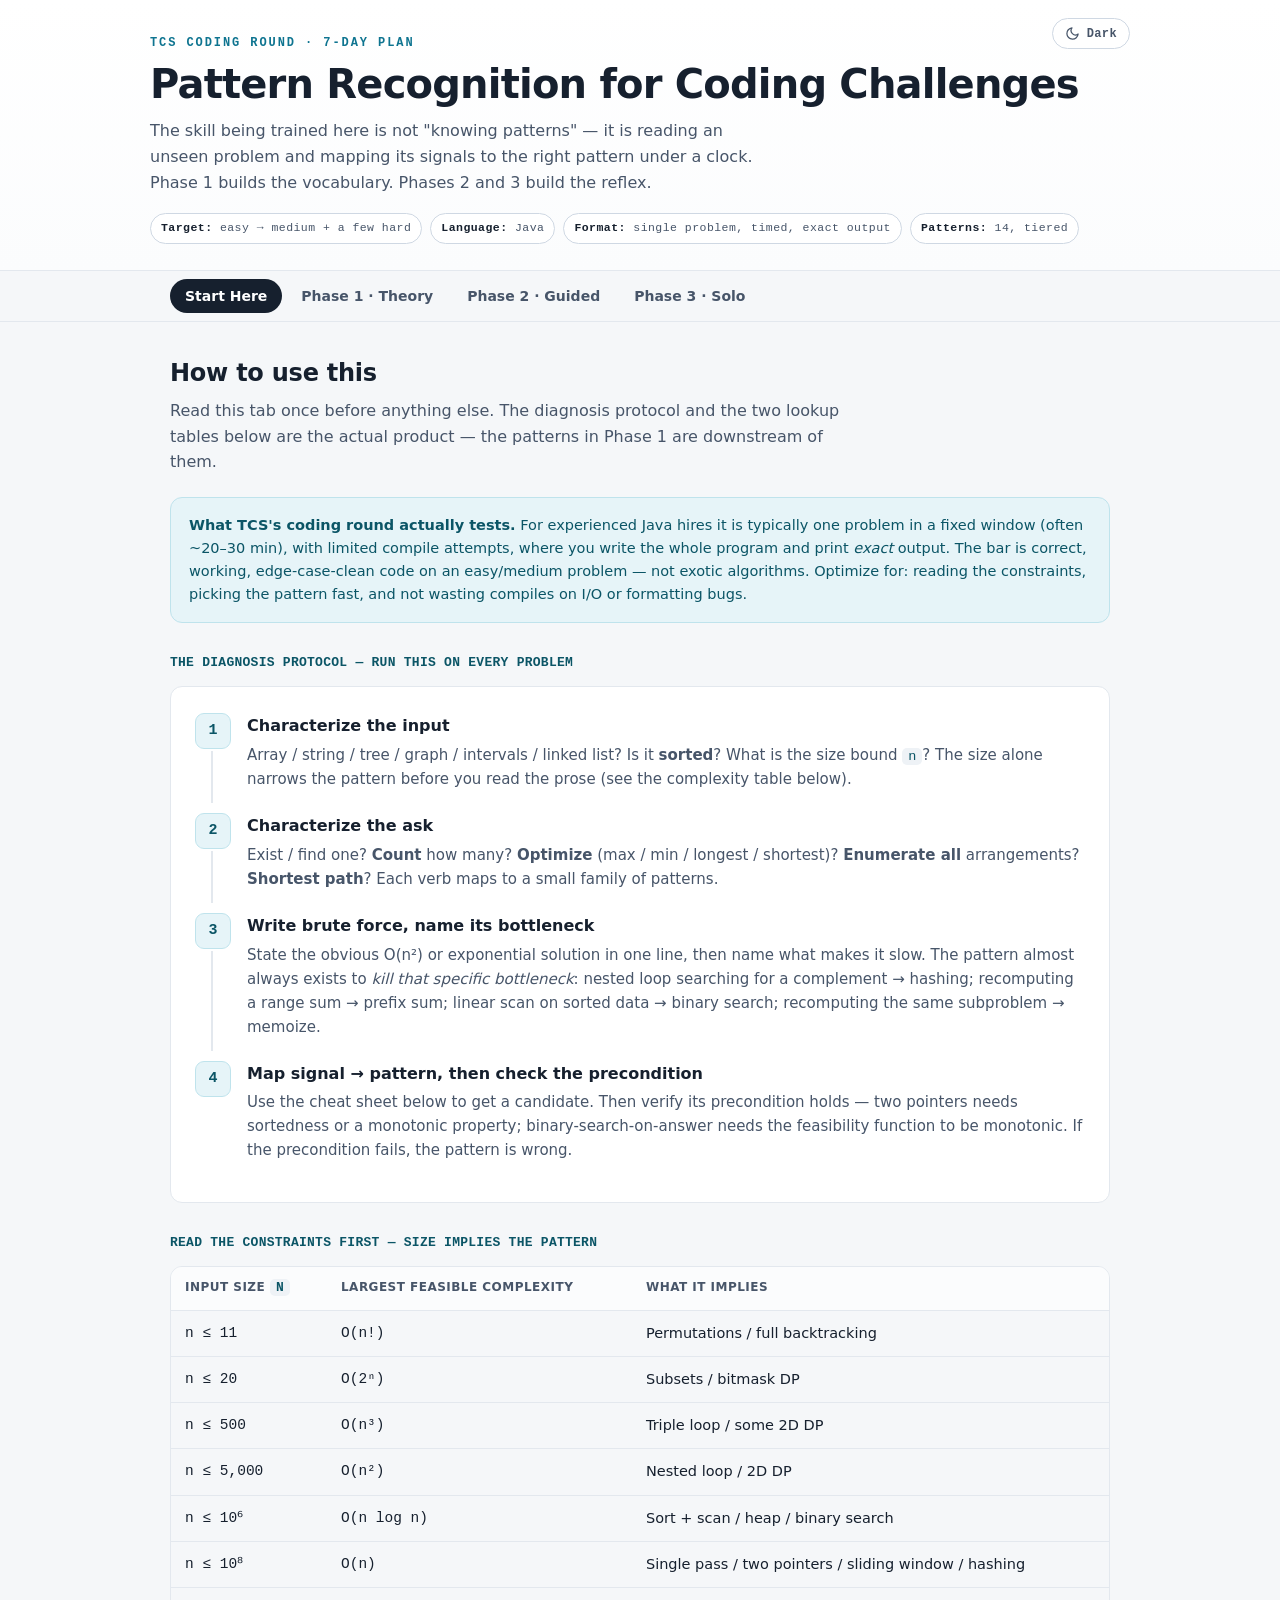
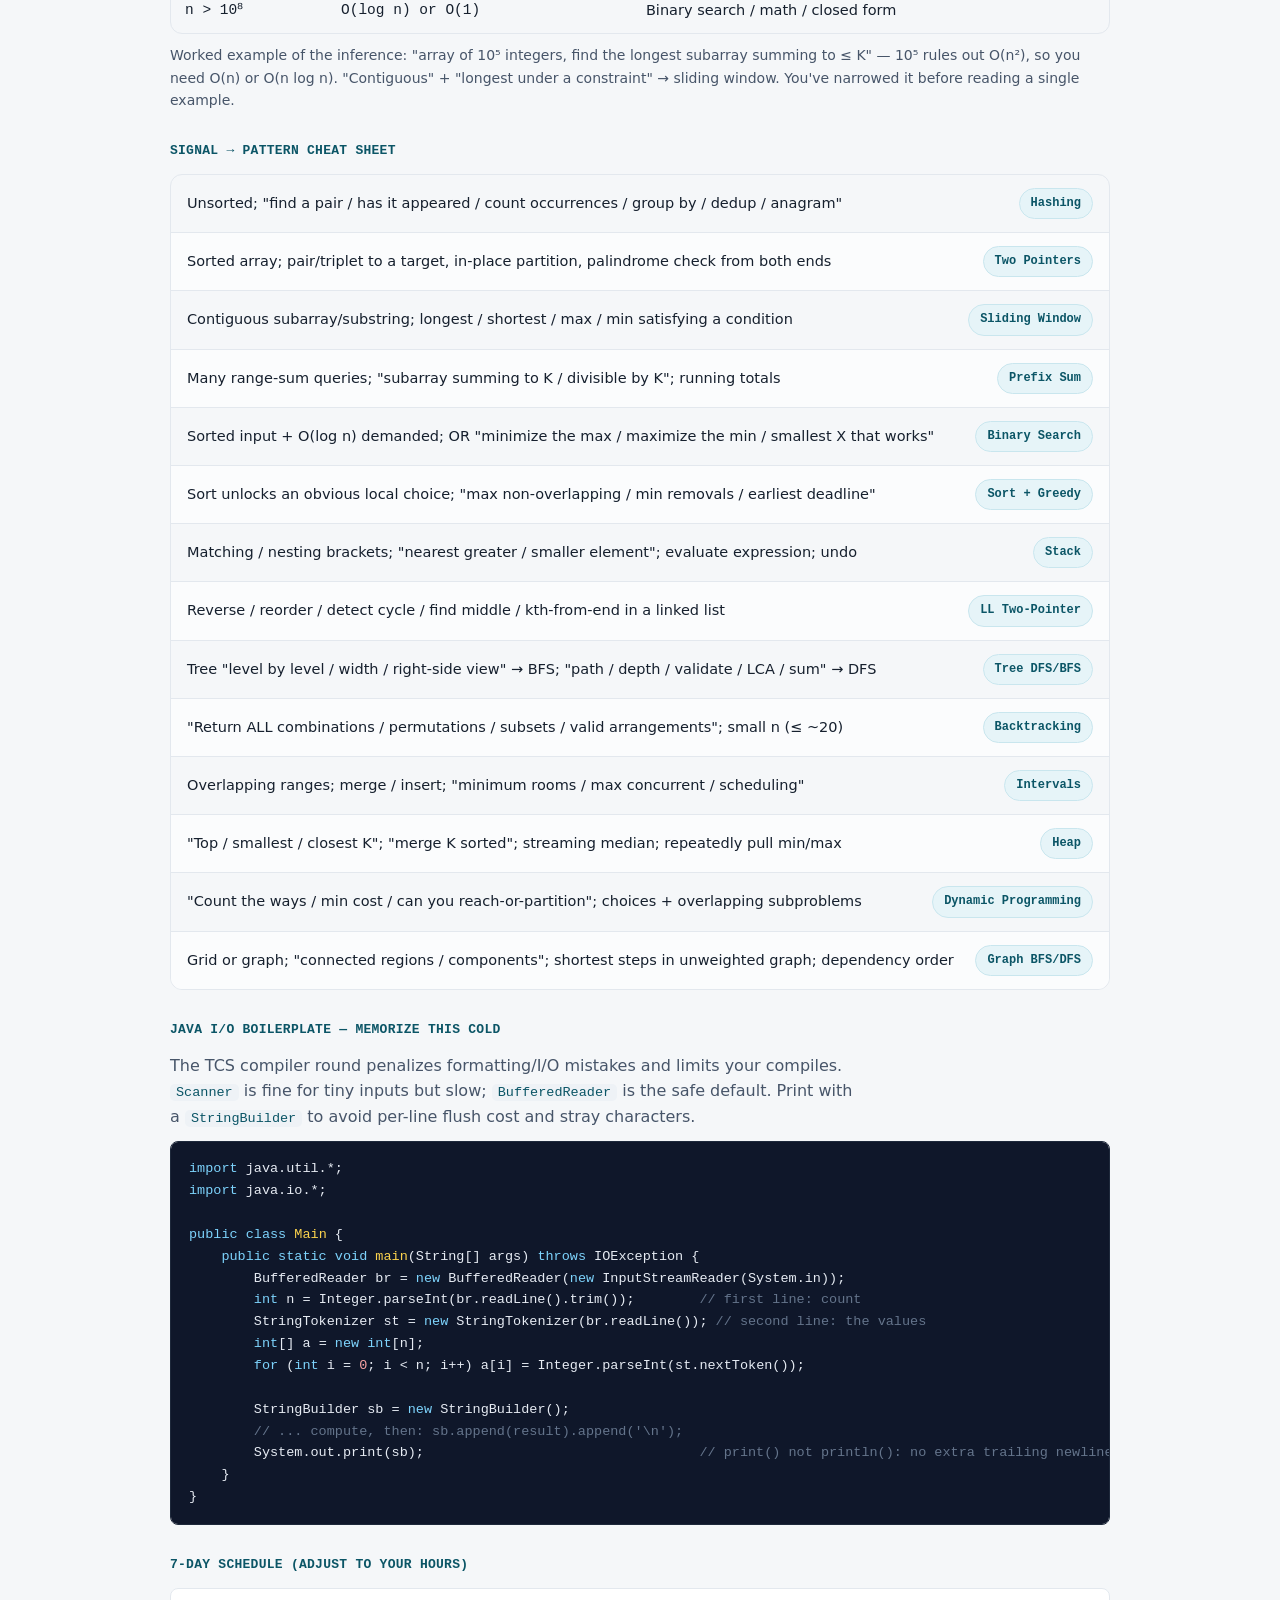
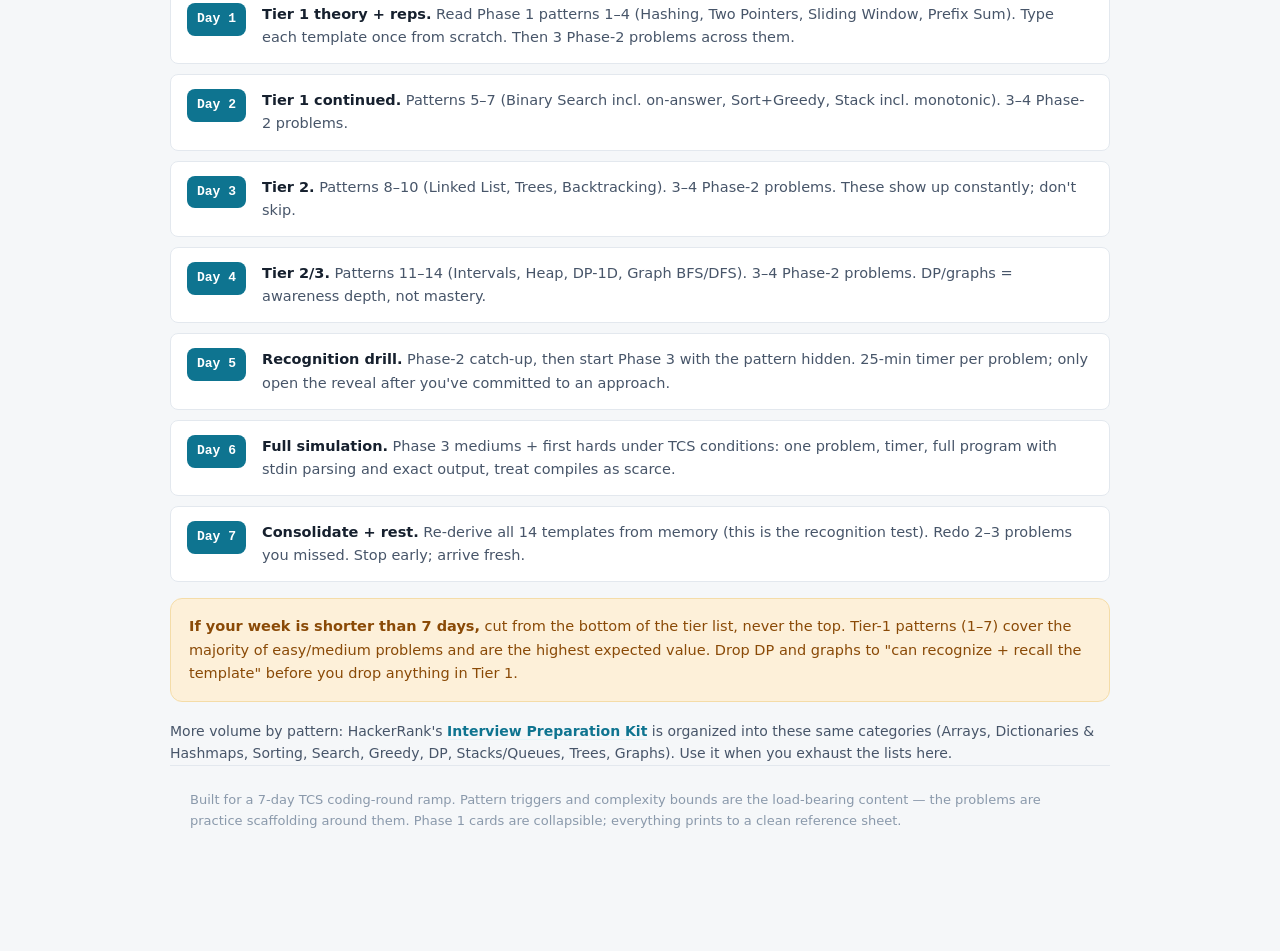
==== index.html @ 44c77632 "renaming to index" ====
<!doctype html>
<html lang="en">
<head>
<meta charset="utf-8">
<meta name="viewport" content="width=device-width, initial-scale=1">
<title>DSA Pattern Recognition — TCS Coding Round Prep</title>
<style>
  :root{
    --bg:#f5f7f9; --surface:#ffffff; --surface-2:#fbfcfd;
    --ink:#16202e; --ink-soft:#475569; --ink-faint:#8a99ab;
    --line:#e3e8ee; --line-strong:#cfd8e3;
    --accent:#0e7490; --accent-ink:#0b5566; --accent-wash:#e6f4f8;
    --p1:#0e7490; --p1-wash:#e6f4f8;
    --p2:#5b3fc4; --p2-wash:#efeaff;
    --p3:#bd4b1b; --p3-wash:#fdeee4;
    --easy:#15803d; --easy-wash:#e4f6ea;
    --med:#b45309; --med-wash:#fdf0d9;
    --hard:#be123c; --hard-wash:#fde7ec;
    --code-bg:#0f172a; --code-ink:#e6ebf3; --code-dim:#7c8aa3;
    --code-key:#7dd3fc; --code-str:#86efac; --code-num:#fca5a5; --code-com:#64748b; --code-fn:#fcd34d;
    --accent-fill:#0e7490; --on-accent:#ffffff;
    --nav-bg:rgba(245,247,249,.92); --sel-bg:#16202e; --sel-ink:#ffffff;
    --code-inline-bg:#eef2f6; --info-border:#bfe3ec; --tag-border:#c9e6ee;
    --warn-border:#f4dca8; --warn-ink:#8a4a07; --pitfall-ink:#7f1d2e;
    color-scheme:light;
    --radius:12px; --radius-sm:8px;
    --mono:ui-monospace,"SF Mono","JetBrains Mono","Cascadia Code",Menlo,Consolas,monospace;
    --sans:ui-sans-serif,system-ui,-apple-system,"Segoe UI",Roboto,Helvetica,Arial,sans-serif;
  }

  :root[data-theme="dark"]{
    color-scheme:dark;
    --bg:#0d1219; --surface:#161d28; --surface-2:#1b2330;
    --ink:#e6ebf2; --ink-soft:#9fb0c2; --ink-faint:#6b7a8d;
    --line:#283344; --line-strong:#3a475c;
    --accent:#39c2dd; --accent-ink:#7fd6ea; --accent-wash:#0d2c35; --accent-fill:#0e7490; --on-accent:#ffffff;
    --easy:#5fd98a; --easy-wash:#0f2c1c;
    --med:#e0a445; --med-wash:#2f2614;
    --hard:#f06a86; --hard-wash:#34141c;
    --nav-bg:rgba(13,18,25,.9); --sel-bg:#e6ebf2; --sel-ink:#0d1219;
    --code-inline-bg:#1b2533; --info-border:#0f3a47; --tag-border:#10414f;
    --warn-border:#4a3a12; --warn-ink:#e0a445; --pitfall-ink:#f06a86;
  }
  @media (prefers-color-scheme:dark){
    :root:not([data-theme="light"]){
      color-scheme:dark;
      --bg:#0d1219; --surface:#161d28; --surface-2:#1b2330;
      --ink:#e6ebf2; --ink-soft:#9fb0c2; --ink-faint:#6b7a8d;
      --line:#283344; --line-strong:#3a475c;
      --accent:#39c2dd; --accent-ink:#7fd6ea; --accent-wash:#0d2c35; --accent-fill:#0e7490; --on-accent:#ffffff;
      --easy:#5fd98a; --easy-wash:#0f2c1c;
      --med:#e0a445; --med-wash:#2f2614;
      --hard:#f06a86; --hard-wash:#34141c;
      --nav-bg:rgba(13,18,25,.9); --sel-bg:#e6ebf2; --sel-ink:#0d1219;
      --code-inline-bg:#1b2533; --info-border:#0f3a47; --tag-border:#10414f;
      --warn-border:#4a3a12; --warn-ink:#e0a445; --pitfall-ink:#f06a86;
    }
  }

  *{box-sizing:border-box}
  html{scroll-behavior:smooth}
  body{
    margin:0; background:var(--bg); color:var(--ink);
    font-family:var(--sans); line-height:1.6; font-size:16px;
    -webkit-font-smoothing:antialiased;
  }
  .wrap{max-width:980px; margin:0 auto; padding:0 20px}

  /* Header */
  header.top{
    border-bottom:1px solid var(--line);
    background:linear-gradient(180deg,var(--surface), var(--surface-2));
  }
  .top-inner{padding:34px 0 26px; position:relative}
  .theme-toggle{
    position:absolute; top:18px; right:0;
    display:inline-flex; align-items:center; gap:7px;
    font-family:var(--mono); font-size:12px; font-weight:600; letter-spacing:.03em;
    color:var(--ink-soft); background:var(--surface); border:1px solid var(--line-strong);
    padding:7px 12px; border-radius:100px; cursor:pointer; transition:.15s; line-height:1;
  }
  .theme-toggle:hover{color:var(--ink); border-color:var(--accent)}
  .theme-toggle:focus-visible{outline:2px solid var(--accent); outline-offset:2px}
  .theme-toggle .tt-ic{display:inline-flex}
  .theme-toggle svg{display:block}
  .eyebrow{
    font-family:var(--mono); font-size:12px; letter-spacing:.16em;
    text-transform:uppercase; color:var(--accent); font-weight:600; margin:0 0 10px;
  }
  h1.title{
    font-size:clamp(28px,4.4vw,40px); line-height:1.08; margin:0 0 12px;
    font-weight:800; letter-spacing:-.02em;
  }
  .subtitle{color:var(--ink-soft); max-width:62ch; margin:0; font-size:16px}
  .meta-row{display:flex; flex-wrap:wrap; gap:8px; margin-top:18px}
  .chip{
    font-family:var(--mono); font-size:11.5px; letter-spacing:.04em;
    background:var(--surface); border:1px solid var(--line-strong); color:var(--ink-soft);
    padding:5px 10px; border-radius:100px;
  }
  .chip b{color:var(--ink); font-weight:600}

  /* Nav tabs */
  nav.tabs{position:sticky; top:0; z-index:30; background:var(--nav-bg); backdrop-filter:blur(8px); border-bottom:1px solid var(--line)}
  .tabs-inner{display:flex; gap:4px; overflow-x:auto; padding:8px 20px; max-width:980px; margin:0 auto}
  .tab-btn{
    appearance:none; border:1px solid transparent; background:transparent; cursor:pointer;
    font-family:var(--sans); font-size:14px; font-weight:600; color:var(--ink-soft);
    padding:8px 14px; border-radius:100px; white-space:nowrap; transition:.15s;
  }
  .tab-btn:hover{color:var(--ink); background:var(--surface)}
  .tab-btn[aria-selected="true"]{background:var(--sel-bg); color:var(--sel-ink)}
  .tab-btn:focus-visible{outline:2px solid var(--accent); outline-offset:2px}

  main{padding:32px 0 80px}
  .panel{display:none; animation:fade .25s ease}
  .panel.active{display:block}
  @keyframes fade{from{opacity:0;transform:translateY(4px)}to{opacity:1;transform:none}}
  @media (prefers-reduced-motion:reduce){.panel{animation:none} html{scroll-behavior:auto}}

  h2.sec{font-size:24px; letter-spacing:-.01em; margin:0 0 6px; font-weight:800}
  .sec-sub{color:var(--ink-soft); margin:0 0 22px; max-width:68ch}
  h3.block{font-size:16px; font-family:var(--mono); letter-spacing:.02em; color:var(--accent-ink); margin:30px 0 12px; text-transform:uppercase; font-weight:600; font-size:13px}

  .card{background:var(--surface); border:1px solid var(--line); border-radius:var(--radius); padding:22px 24px; margin:0 0 16px}
  .card.tight{padding:16px 18px}

  /* Diagnosis protocol steps */
  ol.protocol{list-style:none; counter-reset:step; margin:0; padding:0}
  ol.protocol > li{counter-increment:step; position:relative; padding:0 0 18px 52px; margin:0}
  ol.protocol > li::before{
    content:counter(step); position:absolute; left:0; top:0;
    width:34px; height:34px; border-radius:9px; background:var(--accent-wash); color:var(--accent-ink);
    font-family:var(--mono); font-weight:700; font-size:15px; display:grid; place-items:center; border:1px solid var(--info-border);
  }
  ol.protocol > li:not(:last-child)::after{content:""; position:absolute; left:16px; top:38px; bottom:6px; width:2px; background:var(--line)}
  ol.protocol h4{margin:4px 0 4px; font-size:16px}
  ol.protocol p{margin:0; color:var(--ink-soft); font-size:15px}

  /* Tables */
  .table-scroll{overflow-x:auto; border:1px solid var(--line); border-radius:var(--radius)}
  table{border-collapse:collapse; width:100%; font-size:14.5px; min-width:540px}
  th,td{text-align:left; padding:11px 14px; border-bottom:1px solid var(--line); vertical-align:top}
  thead th{background:var(--surface-2); font-size:12px; text-transform:uppercase; letter-spacing:.04em; color:var(--ink-soft); font-weight:700}
  tbody tr:last-child td{border-bottom:none}
  td code, th code{font-family:var(--mono); font-size:13px; background:var(--code-inline-bg); padding:1px 6px; border-radius:5px; color:var(--accent-ink)}
  .num{font-family:var(--mono); white-space:nowrap}

  /* Signal -> pattern grid */
  .signal-grid{display:grid; grid-template-columns:1fr; gap:0; border:1px solid var(--line); border-radius:var(--radius); overflow:hidden}
  .signal-row{display:grid; grid-template-columns:1fr auto; gap:14px; align-items:center; padding:13px 16px; border-bottom:1px solid var(--line)}
  .signal-row:last-child{border-bottom:none}
  .signal-row:nth-child(even){background:var(--surface-2)}
  .signal-text{font-size:14.5px; color:var(--ink)}
  .pat-tag{font-family:var(--mono); font-size:12px; font-weight:600; background:var(--accent-wash); color:var(--accent-ink); padding:5px 11px; border-radius:100px; white-space:nowrap; border:1px solid var(--tag-border)}

  /* Code */
  pre{background:var(--code-bg); color:var(--code-ink); border-radius:var(--radius-sm); padding:16px 18px; overflow-x:auto; margin:12px 0; font-size:13.5px; line-height:1.62; border:1px solid #1e293b}
  pre code{font-family:var(--mono)}
  .k{color:var(--code-key)} .s{color:var(--code-str)} .n{color:var(--code-num)} .c{color:var(--code-com)} .f{color:var(--code-fn)}
  p code, li code{font-family:var(--mono); font-size:13.5px; background:var(--code-inline-bg); padding:1px 6px; border-radius:5px; color:var(--accent-ink)}

  /* Pattern cards (Phase 1) */
  details.pat{background:var(--surface); border:1px solid var(--line); border-radius:var(--radius); margin:0 0 12px; overflow:hidden}
  details.pat[open]{border-color:var(--line-strong); box-shadow:0 1px 3px rgba(16,32,46,.05)}
  details.pat > summary{
    list-style:none; cursor:pointer; padding:16px 20px; display:flex; align-items:center; gap:14px;
    font-weight:700; font-size:17px; user-select:none;
  }
  details.pat > summary::-webkit-details-marker{display:none}
  summary .idx{font-family:var(--mono); font-size:13px; color:var(--on-accent); background:var(--accent-fill); width:30px; height:30px; border-radius:8px; display:grid; place-items:center; flex:none; font-weight:700}
  summary .tier{margin-left:auto; font-family:var(--mono); font-size:11px; letter-spacing:.05em; padding:4px 9px; border-radius:100px; text-transform:uppercase; font-weight:600}
  .tier-1{background:var(--easy-wash); color:var(--easy)}
  .tier-2{background:var(--med-wash); color:var(--med)}
  .tier-3{background:var(--hard-wash); color:var(--hard)}
  summary .caret{flex:none; color:var(--ink-faint); transition:transform .2s}
  details.pat[open] summary .caret{transform:rotate(90deg)}
  .pat-body{padding:2px 20px 20px; border-top:1px solid var(--line)}
  .pat-body h5{margin:18px 0 6px; font-size:12px; text-transform:uppercase; letter-spacing:.06em; color:var(--accent-ink); font-family:var(--mono); font-weight:600}
  .pat-body h5:first-child{margin-top:14px}
  .trigger-list{margin:0; padding-left:18px}
  .trigger-list li{margin:4px 0; color:var(--ink)}
  .bigo{display:inline-flex; gap:16px; flex-wrap:wrap; font-family:var(--mono); font-size:13px; background:var(--surface-2); border:1px solid var(--line); border-radius:8px; padding:9px 14px; margin-top:4px}
  .bigo b{color:var(--accent-ink)}
  .pitfall{background:var(--hard-wash); border-left:3px solid var(--hard); border-radius:6px; padding:10px 14px; font-size:14px; margin-top:8px; color:var(--pitfall-ink)}

  /* Problem lists (Phase 2 / 3) */
  .pgroup{margin:0 0 26px}
  .pgroup-h{display:flex; align-items:center; gap:10px; margin:0 0 10px}
  .pgroup-h .pat-tag{font-size:13px}
  .pgroup-h .count{font-family:var(--mono); font-size:12px; color:var(--ink-faint)}
  .prob{background:var(--surface); border:1px solid var(--line); border-radius:var(--radius-sm); padding:14px 16px; margin:0 0 8px}
  .prob-top{display:flex; align-items:baseline; gap:10px; flex-wrap:wrap}
  .prob-name{font-weight:700; font-size:15.5px}
  .prob-name a{color:var(--ink); text-decoration:none; border-bottom:1.5px solid var(--accent-wash)}
  .prob-name a:hover{border-bottom-color:var(--accent)}
  .diff{font-family:var(--mono); font-size:10.5px; letter-spacing:.05em; padding:3px 8px; border-radius:100px; text-transform:uppercase; font-weight:700; flex:none}
  .d-easy{background:var(--easy-wash); color:var(--easy)} .d-med{background:var(--med-wash); color:var(--med)} .d-hard{background:var(--hard-wash); color:var(--hard)}
  .src{font-family:var(--mono); font-size:11px; color:var(--ink-faint); margin-left:auto}
  .hint{color:var(--ink-soft); font-size:14px; margin:8px 0 0}
  .hint b{color:var(--accent-ink); font-weight:600}
  details.reveal{margin-top:8px}
  details.reveal summary{cursor:pointer; font-family:var(--mono); font-size:12.5px; color:var(--accent); font-weight:600; list-style:none; display:inline-flex; align-items:center; gap:6px}
  details.reveal summary::-webkit-details-marker{display:none}
  details.reveal summary::before{content:"▸"; transition:.2s}
  details.reveal[open] summary::before{transform:rotate(90deg)}
  .reveal-body{margin-top:8px; padding:10px 14px; background:var(--surface-2); border:1px dashed var(--line-strong); border-radius:8px; font-size:14px; color:var(--ink-soft)}
  .reveal-body b{color:var(--ink)}

  .callout{border-radius:var(--radius); padding:16px 18px; margin:16px 0; font-size:14.5px; border:1px solid}
  .callout.info{background:var(--accent-wash); border-color:var(--info-border); color:var(--accent-ink)}
  .callout.warn{background:var(--med-wash); border-color:var(--warn-border); color:var(--warn-ink)}
  .callout p{margin:0}
  .callout p + p{margin-top:8px}

  .schedule{display:grid; gap:10px}
  .day{display:grid; grid-template-columns:auto 1fr; gap:16px; background:var(--surface); border:1px solid var(--line); border-radius:var(--radius-sm); padding:14px 16px}
  .day-tag{font-family:var(--mono); font-weight:700; font-size:13px; color:var(--on-accent); background:var(--accent-fill); padding:6px 10px; border-radius:8px; height:fit-content; white-space:nowrap}
  .day-body{font-size:14.5px}
  .day-body b{color:var(--ink)}
  .day-body span{color:var(--ink-soft)}

  footer{border-top:1px solid var(--line); padding:24px 0 40px; color:var(--ink-faint); font-size:13px}
  a.link{color:var(--accent); font-weight:600; text-decoration:none; border-bottom:1.5px solid var(--accent-wash)}
  a.link:hover{border-bottom-color:var(--accent)}
  .lead-num{font-family:var(--mono); color:var(--accent); font-weight:700}

  @media print{
    nav.tabs{display:none} .panel{display:block!important} pre{white-space:pre-wrap}
    body{background:#fff} .card,details.pat,.prob{break-inside:avoid}
  }
  @media (max-width:560px){
    .day{grid-template-columns:1fr} ol.protocol > li{padding-left:46px}
  }
</style>
</head>
<body>

<header class="top">
  <div class="wrap top-inner">
    <button id="themeToggle" class="theme-toggle" type="button" aria-label="Toggle dark mode" aria-pressed="false" onclick="toggleTheme()"><span class="tt-ic"></span><span class="tt-label">Dark</span></button>
    <p class="eyebrow">TCS Coding Round · 7-Day Plan</p>
    <h1 class="title">Pattern Recognition for Coding Challenges</h1>
    <p class="subtitle">The skill being trained here is not "knowing patterns" — it is reading an unseen problem and mapping its signals to the right pattern under a clock. Phase&nbsp;1 builds the vocabulary. Phases&nbsp;2 and&nbsp;3 build the reflex.</p>
    <div class="meta-row">
      <span class="chip"><b>Target:</b> easy → medium + a few hard</span>
      <span class="chip"><b>Language:</b> Java</span>
      <span class="chip"><b>Format:</b> single problem, timed, exact output</span>
      <span class="chip"><b>Patterns:</b> 14, tiered</span>
    </div>
  </div>
</header>

<nav class="tabs" aria-label="Sections">
  <div class="tabs-inner" role="tablist">
    <button class="tab-btn" role="tab" aria-selected="true" data-tab="start">Start Here</button>
    <button class="tab-btn" role="tab" aria-selected="false" data-tab="p1">Phase 1 · Theory</button>
    <button class="tab-btn" role="tab" aria-selected="false" data-tab="p2">Phase 2 · Guided</button>
    <button class="tab-btn" role="tab" aria-selected="false" data-tab="p3">Phase 3 · Solo</button>
  </div>
</nav>

<main>
<div class="wrap">

<!-- ============ START HERE ============ -->
<section class="panel active" id="tab-start" role="tabpanel">

  <h2 class="sec">How to use this</h2>
  <p class="sec-sub">Read this tab once before anything else. The diagnosis protocol and the two lookup tables below are the actual product — the patterns in Phase 1 are downstream of them.</p>

  <div class="callout info">
    <p><b>What TCS's coding round actually tests.</b> For experienced Java hires it is typically one problem in a fixed window (often ~20–30 min), with limited compile attempts, where you write the whole program and print <i>exact</i> output. The bar is correct, working, edge-case-clean code on an easy/medium problem — not exotic algorithms. Optimize for: reading the constraints, picking the pattern fast, and not wasting compiles on I/O or formatting bugs.</p>
  </div>

  <h3 class="block">The diagnosis protocol — run this on every problem</h3>
  <div class="card">
    <ol class="protocol">
      <li>
        <h4>Characterize the input</h4>
        <p>Array / string / tree / graph / intervals / linked list? Is it <b>sorted</b>? What is the size bound <code>n</code>? The size alone narrows the pattern before you read the prose (see the complexity table below).</p>
      </li>
      <li>
        <h4>Characterize the ask</h4>
        <p>Exist / find one? <b>Count</b> how many? <b>Optimize</b> (max / min / longest / shortest)? <b>Enumerate all</b> arrangements? <b>Shortest path</b>? Each verb maps to a small family of patterns.</p>
      </li>
      <li>
        <h4>Write brute force, name its bottleneck</h4>
        <p>State the obvious O(n²) or exponential solution in one line, then name what makes it slow. The pattern almost always exists to <i>kill that specific bottleneck</i>: nested loop searching for a complement → hashing; recomputing a range sum → prefix sum; linear scan on sorted data → binary search; recomputing the same subproblem → memoize.</p>
      </li>
      <li>
        <h4>Map signal → pattern, then check the precondition</h4>
        <p>Use the cheat sheet below to get a candidate. Then verify its precondition holds — two pointers needs sortedness or a monotonic property; binary-search-on-answer needs the feasibility function to be monotonic. If the precondition fails, the pattern is wrong.</p>
      </li>
    </ol>
  </div>

  <h3 class="block">Read the constraints first — size implies the pattern</h3>
  <div class="table-scroll">
    <table>
      <thead><tr><th>Input size <code>n</code></th><th>Largest feasible complexity</th><th>What it implies</th></tr></thead>
      <tbody>
        <tr><td class="num">n ≤ 11</td><td class="num">O(n!)</td><td>Permutations / full backtracking</td></tr>
        <tr><td class="num">n ≤ 20</td><td class="num">O(2ⁿ)</td><td>Subsets / bitmask DP</td></tr>
        <tr><td class="num">n ≤ 500</td><td class="num">O(n³)</td><td>Triple loop / some 2D DP</td></tr>
        <tr><td class="num">n ≤ 5,000</td><td class="num">O(n²)</td><td>Nested loop / 2D DP</td></tr>
        <tr><td class="num">n ≤ 10⁶</td><td class="num">O(n log n)</td><td>Sort + scan / heap / binary search</td></tr>
        <tr><td class="num">n ≤ 10⁸</td><td class="num">O(n)</td><td>Single pass / two pointers / sliding window / hashing</td></tr>
        <tr><td class="num">n &gt; 10⁸</td><td class="num">O(log n) or O(1)</td><td>Binary search / math / closed form</td></tr>
      </tbody>
    </table>
  </div>
  <p class="hint" style="margin-top:10px">Worked example of the inference: "array of 10⁵ integers, find the longest subarray summing to ≤ K" — 10⁵ rules out O(n²), so you need O(n) or O(n log n). "Contiguous" + "longest under a constraint" → sliding window. You've narrowed it before reading a single example.</p>

  <h3 class="block">Signal → pattern cheat sheet</h3>
  <div class="signal-grid">
    <div class="signal-row"><span class="signal-text">Unsorted; "find a pair / has it appeared / count occurrences / group by / dedup / anagram"</span><span class="pat-tag">Hashing</span></div>
    <div class="signal-row"><span class="signal-text">Sorted array; pair/triplet to a target, in-place partition, palindrome check from both ends</span><span class="pat-tag">Two Pointers</span></div>
    <div class="signal-row"><span class="signal-text">Contiguous subarray/substring; longest / shortest / max / min satisfying a condition</span><span class="pat-tag">Sliding Window</span></div>
    <div class="signal-row"><span class="signal-text">Many range-sum queries; "subarray summing to K / divisible by K"; running totals</span><span class="pat-tag">Prefix Sum</span></div>
    <div class="signal-row"><span class="signal-text">Sorted input + O(log n) demanded; OR "minimize the max / maximize the min / smallest X that works"</span><span class="pat-tag">Binary Search</span></div>
    <div class="signal-row"><span class="signal-text">Sort unlocks an obvious local choice; "max non-overlapping / min removals / earliest deadline"</span><span class="pat-tag">Sort + Greedy</span></div>
    <div class="signal-row"><span class="signal-text">Matching / nesting brackets; "nearest greater / smaller element"; evaluate expression; undo</span><span class="pat-tag">Stack</span></div>
    <div class="signal-row"><span class="signal-text">Reverse / reorder / detect cycle / find middle / kth-from-end in a linked list</span><span class="pat-tag">LL Two-Pointer</span></div>
    <div class="signal-row"><span class="signal-text">Tree "level by level / width / right-side view" → BFS; "path / depth / validate / LCA / sum" → DFS</span><span class="pat-tag">Tree DFS/BFS</span></div>
    <div class="signal-row"><span class="signal-text">"Return ALL combinations / permutations / subsets / valid arrangements"; small n (≤ ~20)</span><span class="pat-tag">Backtracking</span></div>
    <div class="signal-row"><span class="signal-text">Overlapping ranges; merge / insert; "minimum rooms / max concurrent / scheduling"</span><span class="pat-tag">Intervals</span></div>
    <div class="signal-row"><span class="signal-text">"Top / smallest / closest K"; "merge K sorted"; streaming median; repeatedly pull min/max</span><span class="pat-tag">Heap</span></div>
    <div class="signal-row"><span class="signal-text">"Count the ways / min cost / can you reach-or-partition"; choices + overlapping subproblems</span><span class="pat-tag">Dynamic Programming</span></div>
    <div class="signal-row"><span class="signal-text">Grid or graph; "connected regions / components"; shortest steps in unweighted graph; dependency order</span><span class="pat-tag">Graph BFS/DFS</span></div>
  </div>

  <h3 class="block">Java I/O boilerplate — memorize this cold</h3>
  <p class="sec-sub" style="margin-bottom:8px">The TCS compiler round penalizes formatting/I/O mistakes and limits your compiles. <code>Scanner</code> is fine for tiny inputs but slow; <code>BufferedReader</code> is the safe default. Print with a <code>StringBuilder</code> to avoid per-line flush cost and stray characters.</p>
  <pre><code><span class="k">import</span> java.util.*;
<span class="k">import</span> java.io.*;

<span class="k">public class</span> <span class="f">Main</span> {
    <span class="k">public static void</span> <span class="f">main</span>(String[] args) <span class="k">throws</span> IOException {
        BufferedReader br = <span class="k">new</span> BufferedReader(<span class="k">new</span> InputStreamReader(System.in));
        <span class="k">int</span> n = Integer.parseInt(br.readLine().trim());        <span class="c">// first line: count</span>
        StringTokenizer st = <span class="k">new</span> StringTokenizer(br.readLine()); <span class="c">// second line: the values</span>
        <span class="k">int</span>[] a = <span class="k">new</span> <span class="k">int</span>[n];
        <span class="k">for</span> (<span class="k">int</span> i = <span class="n">0</span>; i &lt; n; i++) a[i] = Integer.parseInt(st.nextToken());

        StringBuilder sb = <span class="k">new</span> StringBuilder();
        <span class="c">// ... compute, then: sb.append(result).append('\n');</span>
        System.out.print(sb);                                  <span class="c">// print() not println(): no extra trailing newline</span>
    }
}</code></pre>

  <h3 class="block">7-day schedule (adjust to your hours)</h3>
  <div class="schedule">
    <div class="day"><span class="day-tag">Day 1</span><div class="day-body"><b>Tier 1 theory + reps.</b> <span>Read Phase 1 patterns 1–4 (Hashing, Two Pointers, Sliding Window, Prefix Sum). Type each template once from scratch. Then 3 Phase-2 problems across them.</span></div></div>
    <div class="day"><span class="day-tag">Day 2</span><div class="day-body"><b>Tier 1 continued.</b> <span>Patterns 5–7 (Binary Search incl. on-answer, Sort+Greedy, Stack incl. monotonic). 3–4 Phase-2 problems.</span></div></div>
    <div class="day"><span class="day-tag">Day 3</span><div class="day-body"><b>Tier 2.</b> <span>Patterns 8–10 (Linked List, Trees, Backtracking). 3–4 Phase-2 problems. These show up constantly; don't skip.</span></div></div>
    <div class="day"><span class="day-tag">Day 4</span><div class="day-body"><b>Tier 2/3.</b> <span>Patterns 11–14 (Intervals, Heap, DP-1D, Graph BFS/DFS). 3–4 Phase-2 problems. DP/graphs = awareness depth, not mastery.</span></div></div>
    <div class="day"><span class="day-tag">Day 5</span><div class="day-body"><b>Recognition drill.</b> <span>Phase-2 catch-up, then start Phase 3 with the pattern hidden. 25-min timer per problem; only open the reveal after you've committed to an approach.</span></div></div>
    <div class="day"><span class="day-tag">Day 6</span><div class="day-body"><b>Full simulation.</b> <span>Phase 3 mediums + first hards under TCS conditions: one problem, timer, full program with stdin parsing and exact output, treat compiles as scarce.</span></div></div>
    <div class="day"><span class="day-tag">Day 7</span><div class="day-body"><b>Consolidate + rest.</b> <span>Re-derive all 14 templates from memory (this is the recognition test). Redo 2–3 problems you missed. Stop early; arrive fresh.</span></div></div>
  </div>

  <div class="callout warn">
    <p><b>If your week is shorter than 7 days,</b> cut from the bottom of the tier list, never the top. Tier-1 patterns (1–7) cover the majority of easy/medium problems and are the highest expected value. Drop DP and graphs to "can recognize + recall the template" before you drop anything in Tier 1.</p>
  </div>

  <p class="hint" style="margin-top:18px">More volume by pattern: HackerRank's <a class="link" href="https://www.hackerrank.com/interview/interview-preparation-kit" target="_blank" rel="noopener">Interview Preparation Kit</a> is organized into these same categories (Arrays, Dictionaries &amp; Hashmaps, Sorting, Search, Greedy, DP, Stacks/Queues, Trees, Graphs). Use it when you exhaust the lists here.</p>

</section>

<!-- ============ PHASE 1 ============ -->
<section class="panel" id="tab-p1" role="tabpanel">
  <h2 class="sec">Phase 1 — Theory &amp; templates</h2>
  <p class="sec-sub">Do <b>not</b> solve these. Read each card, then type the template out once from a blank file so your hands know it. Each card gives the recognition triggers (what to look for), the template, one worked example, complexity, and the pitfall that costs people the problem. Tier badge = priority.</p>

  <!-- 1 Hashing -->
  <details class="pat" open>
    <summary><span class="idx">1</span> Hashing — frequency &amp; lookup<span class="tier tier-1">Tier 1</span><span class="caret">▸</span></summary>
    <div class="pat-body">
      <h5>Recognize when</h5>
      <ul class="trigger-list">
        <li>You need "has this value/complement appeared before?" → trade memory for time, drop a nested loop to O(n).</li>
        <li>Counting occurrences, deduping, grouping by a key, anagram checks (count letters).</li>
      </ul>
      <h5>Worked example — Two Sum (unsorted, return indices)</h5>
      <pre><code><span class="k">int</span>[] <span class="f">twoSum</span>(<span class="k">int</span>[] nums, <span class="k">int</span> target) {
    Map&lt;Integer,Integer&gt; seen = <span class="k">new</span> HashMap&lt;&gt;();      <span class="c">// value -&gt; index</span>
    <span class="k">for</span> (<span class="k">int</span> i = <span class="n">0</span>; i &lt; nums.length; i++) {
        <span class="k">int</span> need = target - nums[i];
        <span class="k">if</span> (seen.containsKey(need)) <span class="k">return</span> <span class="k">new</span> <span class="k">int</span>[]{seen.get(need), i};
        seen.put(nums[i], i);
    }
    <span class="k">return</span> <span class="k">new</span> <span class="k">int</span>[]{-<span class="n">1</span>,-<span class="n">1</span>};
}</code></pre>
      <h5>Why it works</h5>
      <p style="color:var(--ink-soft);font-size:15px;margin:0">The brute force checks every pair (O(n²)). Instead of re-searching for the complement each time, you remember every value you've seen in a map; the lookup is O(1), so the whole scan is O(n).</p>
      <h5>Complexity</h5>
      <div class="bigo"><span>Time <b>O(n)</b></span><span>Space <b>O(n)</b></span></div>
      <div class="pitfall"><b>Pitfall:</b> put the current value into the map <i>after</i> checking for its complement, or you'll match an element with itself.</div>
    </div>
  </details>

  <!-- 2 Two pointers -->
  <details class="pat">
    <summary><span class="idx">2</span> Two Pointers<span class="tier tier-1">Tier 1</span><span class="caret">▸</span></summary>
    <div class="pat-body">
      <h5>Recognize when</h5>
      <ul class="trigger-list">
        <li>Input is <b>sorted</b> (or you can sort it) and you want a pair/triplet meeting a target.</li>
        <li>Comparing from both ends (palindrome, container area), or partitioning in place.</li>
        <li>Two sequences merged in order; or a slow/fast pair to drop duplicates.</li>
      </ul>
      <h5>Worked example — pair sum in a sorted array</h5>
      <pre><code><span class="k">int</span>[] <span class="f">pairSum</span>(<span class="k">int</span>[] a, <span class="k">int</span> target) {   <span class="c">// a is sorted ascending</span>
    <span class="k">int</span> lo = <span class="n">0</span>, hi = a.length - <span class="n">1</span>;
    <span class="k">while</span> (lo &lt; hi) {
        <span class="k">int</span> sum = a[lo] + a[hi];
        <span class="k">if</span> (sum == target) <span class="k">return</span> <span class="k">new</span> <span class="k">int</span>[]{lo, hi};
        <span class="k">if</span> (sum &lt; target) lo++;            <span class="c">// need bigger -&gt; move left bound up</span>
        <span class="k">else</span> hi--;                          <span class="c">// need smaller -&gt; move right bound down</span>
    }
    <span class="k">return</span> <span class="k">new</span> <span class="k">int</span>[]{-<span class="n">1</span>,-<span class="n">1</span>};
}</code></pre>
      <h5>Why it works</h5>
      <p style="color:var(--ink-soft);font-size:15px;margin:0">Sortedness gives a monotonic relationship: if the sum is too small, the only way to grow it is to raise the low pointer; too big, lower the high pointer. Each step eliminates one element, so it's a single O(n) pass instead of O(n²).</p>
      <h5>Complexity</h5>
      <div class="bigo"><span>Time <b>O(n)</b> (plus O(n log n) if you sort)</span><span>Space <b>O(1)</b></span></div>
      <div class="pitfall"><b>Pitfall:</b> the monotonic argument only holds on sorted data. On unsorted input, use hashing instead.</div>
    </div>
  </details>

  <!-- 3 Sliding window -->
  <details class="pat">
    <summary><span class="idx">3</span> Sliding Window<span class="tier tier-1">Tier 1</span><span class="caret">▸</span></summary>
    <div class="pat-body">
      <h5>Recognize when</h5>
      <ul class="trigger-list">
        <li>The answer is a <b>contiguous</b> subarray/substring, and you want longest/shortest/max/min/count under a constraint.</li>
        <li>Fixed window: "of size k". Variable window: "longest/shortest such that &lt;condition&gt;".</li>
      </ul>
      <h5>Worked example — longest substring without repeating characters (variable window)</h5>
      <pre><code><span class="k">int</span> <span class="f">longestUnique</span>(String s) {
    Map&lt;Character,Integer&gt; last = <span class="k">new</span> HashMap&lt;&gt;();  <span class="c">// char -&gt; most recent index</span>
    <span class="k">int</span> start = <span class="n">0</span>, best = <span class="n">0</span>;
    <span class="k">for</span> (<span class="k">int</span> end = <span class="n">0</span>; end &lt; s.length(); end++) {
        <span class="k">char</span> c = s.charAt(end);
        <span class="k">if</span> (last.containsKey(c) &amp;&amp; last.get(c) &gt;= start)
            start = last.get(c) + <span class="n">1</span>;          <span class="c">// shrink from the left past the duplicate</span>
        last.put(c, end);
        best = Math.max(best, end - start + <span class="n">1</span>);  <span class="c">// window length</span>
    }
    <span class="k">return</span> best;
}</code></pre>
      <h5>Why it works</h5>
      <p style="color:var(--ink-soft);font-size:15px;margin:0">Both pointers only move forward, so each element enters and leaves the window once → O(n). The window holds the current valid candidate; you grow it on the right and shrink it on the left only when the constraint breaks.</p>
      <h5>Complexity</h5>
      <div class="bigo"><span>Time <b>O(n)</b></span><span>Space <b>O(k)</b> (alphabet / window contents)</span></div>
      <div class="pitfall"><b>Pitfall:</b> when shrinking, only jump <code>start</code> forward — never backward — or you'll re-count characters and the window logic collapses.</div>
    </div>
  </details>

  <!-- 4 Prefix sum -->
  <details class="pat">
    <summary><span class="idx">4</span> Prefix Sum<span class="tier tier-1">Tier 1</span><span class="caret">▸</span></summary>
    <div class="pat-body">
      <h5>Recognize when</h5>
      <ul class="trigger-list">
        <li>Repeated range-sum queries, or "subarray summing to K / divisible by K / with property P".</li>
        <li>Any time you'd otherwise recompute overlapping sums in a loop.</li>
      </ul>
      <h5>Worked example — count subarrays summing to K (prefix + hashing)</h5>
      <pre><code><span class="k">int</span> <span class="f">subarraySumK</span>(<span class="k">int</span>[] nums, <span class="k">int</span> k) {
    Map&lt;Integer,Integer&gt; count = <span class="k">new</span> HashMap&lt;&gt;(); <span class="c">// prefixSum -&gt; how many times seen</span>
    count.put(<span class="n">0</span>, <span class="n">1</span>);                              <span class="c">// empty prefix</span>
    <span class="k">int</span> sum = <span class="n">0</span>, res = <span class="n">0</span>;
    <span class="k">for</span> (<span class="k">int</span> n : nums) {
        sum += n;
        res += count.getOrDefault(sum - k, <span class="n">0</span>);    <span class="c">// a prior prefix that makes the gap = k</span>
        count.merge(sum, <span class="n">1</span>, Integer::sum);
    }
    <span class="k">return</span> res;
}</code></pre>
      <h5>Why it works</h5>
      <p style="color:var(--ink-soft);font-size:15px;margin:0">Sum of <code>nums[i..j]</code> = prefix[j] − prefix[i−1]. Asking "which subarrays sum to k" becomes "for each prefix, how many earlier prefixes equal <code>sum − k</code>" — an O(1) map lookup per element. This combines two Tier-1 patterns, which is common.</p>
      <h5>Complexity</h5>
      <div class="bigo"><span>Time <b>O(n)</b></span><span>Space <b>O(n)</b></span></div>
      <div class="pitfall"><b>Pitfall:</b> forgetting the <code>count.put(0,1)</code> seed — you'll miss subarrays that start at index 0.</div>
    </div>
  </details>

  <!-- 5 Binary search -->
  <details class="pat">
    <summary><span class="idx">5</span> Binary Search (array &amp; on answer)<span class="tier tier-1">Tier 1</span><span class="caret">▸</span></summary>
    <div class="pat-body">
      <h5>Recognize when</h5>
      <ul class="trigger-list">
        <li>Sorted input + find/insert position, or O(log n) is explicitly required.</li>
        <li><b>On the answer:</b> "minimize the maximum / maximize the minimum / smallest capacity/speed/days such that it works." The feasibility of a candidate answer is monotonic.</li>
      </ul>
      <h5>Template A — classic search on a sorted array</h5>
      <pre><code><span class="k">int</span> <span class="f">search</span>(<span class="k">int</span>[] a, <span class="k">int</span> target) {
    <span class="k">int</span> lo = <span class="n">0</span>, hi = a.length - <span class="n">1</span>;
    <span class="k">while</span> (lo &lt;= hi) {
        <span class="k">int</span> mid = lo + (hi - lo) / <span class="n">2</span>;   <span class="c">// avoids overflow vs (lo+hi)/2</span>
        <span class="k">if</span> (a[mid] == target) <span class="k">return</span> mid;
        <span class="k">if</span> (a[mid] &lt; target) lo = mid + <span class="n">1</span>;
        <span class="k">else</span> hi = mid - <span class="n">1</span>;
    }
    <span class="k">return</span> -<span class="n">1</span>;
}</code></pre>
      <h5>Template B — binary search on the answer space</h5>
      <pre><code><span class="c">// smallest x in [lo, hi] for which feasible(x) is true; feasible must be monotonic</span>
<span class="k">int</span> <span class="f">minFeasible</span>(<span class="k">int</span> lo, <span class="k">int</span> hi) {
    <span class="k">while</span> (lo &lt; hi) {
        <span class="k">int</span> mid = lo + (hi - lo) / <span class="n">2</span>;
        <span class="k">if</span> (feasible(mid)) hi = mid;        <span class="c">// mid works -&gt; answer is mid or smaller</span>
        <span class="k">else</span> lo = mid + <span class="n">1</span>;                 <span class="c">// mid fails -&gt; need bigger</span>
    }
    <span class="k">return</span> lo;
}</code></pre>
      <h5>Why it works</h5>
      <p style="color:var(--ink-soft);font-size:15px;margin:0">Each step halves the search space. The leap most people miss: the "space" doesn't have to be an array index — it can be the range of possible answers (e.g. eating speeds from 1 to max pile). If "answer x works ⇒ every x′ &gt; x also works," the boolean is sorted and binary search applies.</p>
      <h5>Complexity</h5>
      <div class="bigo"><span>Time <b>O(log n)</b> · on-answer <b>O(n log(range))</b></span><span>Space <b>O(1)</b></span></div>
      <div class="pitfall"><b>Pitfall:</b> off-by-one infinite loops. Pick one template and keep its invariant straight: <code>lo &lt;= hi</code> with <code>mid±1</code> for exact-match; <code>lo &lt; hi</code> with <code>hi = mid</code> for boundary-finding.</div>
    </div>
  </details>

  <!-- 6 Sort + greedy -->
  <details class="pat">
    <summary><span class="idx">6</span> Sort + Greedy<span class="tier tier-1">Tier 1</span><span class="caret">▸</span></summary>
    <div class="pat-body">
      <h5>Recognize when</h5>
      <ul class="trigger-list">
        <li>Sorting first makes a locally-optimal choice obvious and safe.</li>
        <li>"Maximum number of non-overlapping", "minimum to remove", "earliest deadline", "assign smallest that fits".</li>
      </ul>
      <h5>Worked example — max non-overlapping intervals (activity selection)</h5>
      <pre><code><span class="k">int</span> <span class="f">maxNonOverlapping</span>(<span class="k">int</span>[][] intervals) {
    Arrays.sort(intervals, (x, y) -&gt; x[<span class="n">1</span>] - y[<span class="n">1</span>]);   <span class="c">// by END time, ascending</span>
    <span class="k">int</span> count = <span class="n">0</span>, lastEnd = Integer.MIN_VALUE;
    <span class="k">for</span> (<span class="k">int</span>[] iv : intervals) {
        <span class="k">if</span> (iv[<span class="n">0</span>] &gt;= lastEnd) {          <span class="c">// starts after the last one we kept ends</span>
            count++;
            lastEnd = iv[<span class="n">1</span>];
        }
    }
    <span class="k">return</span> count;
}</code></pre>
      <h5>Why it works</h5>
      <p style="color:var(--ink-soft);font-size:15px;margin:0">Picking the interval that <i>ends earliest</i> leaves the most room for the rest — a provably optimal greedy choice. The danger with greedy is that the local choice isn't always safe; the sort key is what makes it safe here.</p>
      <h5>Complexity</h5>
      <div class="bigo"><span>Time <b>O(n log n)</b></span><span>Space <b>O(1)</b></span></div>
      <div class="pitfall"><b>Pitfall:</b> sorting by start time instead of end time. It feels natural and is wrong — it can pick a long early interval that blocks several short ones.</div>
    </div>
  </details>

  <!-- 7 Stack -->
  <details class="pat">
    <summary><span class="idx">7</span> Stack (matching &amp; monotonic)<span class="tier tier-1">Tier 1</span><span class="caret">▸</span></summary>
    <div class="pat-body">
      <h5>Recognize when</h5>
      <ul class="trigger-list">
        <li>Brackets / nesting / "valid sequence"; evaluating expressions; an undo-style most-recent-first need.</li>
        <li><b>Monotonic stack:</b> "next/previous greater or smaller element", "how far until a taller bar".</li>
      </ul>
      <h5>Worked example A — valid parentheses</h5>
      <pre><code><span class="k">boolean</span> <span class="f">isValid</span>(String s) {
    Deque&lt;Character&gt; st = <span class="k">new</span> ArrayDeque&lt;&gt;();
    Map&lt;Character,Character&gt; pair = Map.of(<span class="s">')'</span>,<span class="s">'('</span>, <span class="s">']'</span>,<span class="s">'['</span>, <span class="s">'}'</span>,<span class="s">'{'</span>);
    <span class="k">for</span> (<span class="k">char</span> c : s.toCharArray()) {
        <span class="k">if</span> (pair.containsKey(c)) {           <span class="c">// a closing bracket</span>
            <span class="k">if</span> (st.isEmpty() || st.pop() != pair.get(c)) <span class="k">return</span> <span class="k">false</span>;
        } <span class="k">else</span> st.push(c);                  <span class="c">// an opening bracket</span>
    }
    <span class="k">return</span> st.isEmpty();
}</code></pre>
      <h5>Worked example B — next greater element (monotonic stack)</h5>
      <pre><code><span class="k">int</span>[] <span class="f">nextGreater</span>(<span class="k">int</span>[] a) {
    <span class="k">int</span>[] res = <span class="k">new</span> <span class="k">int</span>[a.length];
    Arrays.fill(res, -<span class="n">1</span>);
    Deque&lt;Integer&gt; st = <span class="k">new</span> ArrayDeque&lt;&gt;();   <span class="c">// holds INDICES, values decreasing</span>
    <span class="k">for</span> (<span class="k">int</span> i = <span class="n">0</span>; i &lt; a.length; i++) {
        <span class="k">while</span> (!st.isEmpty() &amp;&amp; a[st.peek()] &lt; a[i])
            res[st.pop()] = a[i];            <span class="c">// a[i] is the answer for everything smaller below it</span>
        st.push(i);
    }
    <span class="k">return</span> res;
}</code></pre>
      <h5>Why it works</h5>
      <p style="color:var(--ink-soft);font-size:15px;margin:0">A stack captures "most recent unresolved thing". For brackets, the top is the only opener a closer can legally match. For the monotonic version, each index is pushed and popped once → O(n), and the stack invariant guarantees the first taller element you meet is the true "next greater".</p>
      <h5>Complexity</h5>
      <div class="bigo"><span>Time <b>O(n)</b></span><span>Space <b>O(n)</b></span></div>
      <div class="pitfall"><b>Pitfall:</b> use <code>ArrayDeque</code>, not the legacy <code>java.util.Stack</code> (synchronized, slower). And in Java, <code>st.pop() != pair.get(c)</code> compares <code>Character</code> objects — fine for the small cached range, but prefer <code>!Objects.equals(...)</code> or unbox explicitly if values can exceed 127.</div>
    </div>
  </details>

  <!-- 8 Linked list -->
  <details class="pat">
    <summary><span class="idx">8</span> Linked List Two-Pointer<span class="tier tier-2">Tier 2</span><span class="caret">▸</span></summary>
    <div class="pat-body">
      <h5>Recognize when</h5>
      <ul class="trigger-list">
        <li>Reverse / reorder a list; detect a cycle; find the middle; find the kth node from the end.</li>
        <li>A <b>dummy head</b> node simplifies edge cases when the head itself may change.</li>
      </ul>
      <h5>Worked example A — reverse a linked list</h5>
      <pre><code>ListNode <span class="f">reverse</span>(ListNode head) {
    ListNode prev = <span class="k">null</span>, cur = head;
    <span class="k">while</span> (cur != <span class="k">null</span>) {
        ListNode next = cur.next;   <span class="c">// save before we overwrite</span>
        cur.next = prev;            <span class="c">// flip the pointer</span>
        prev = cur;                 <span class="c">// advance both</span>
        cur = next;
    }
    <span class="k">return</span> prev;                    <span class="c">// new head</span>
}</code></pre>
      <h5>Worked example B — cycle detection (Floyd's tortoise &amp; hare)</h5>
      <pre><code><span class="k">boolean</span> <span class="f">hasCycle</span>(ListNode head) {
    ListNode slow = head, fast = head;
    <span class="k">while</span> (fast != <span class="k">null</span> &amp;&amp; fast.next != <span class="k">null</span>) {
        slow = slow.next;           <span class="c">// +1</span>
        fast = fast.next.next;      <span class="c">// +2</span>
        <span class="k">if</span> (slow == fast) <span class="k">return</span> <span class="k">true</span>;  <span class="c">// they meet iff there's a cycle</span>
    }
    <span class="k">return</span> <span class="k">false</span>;
}</code></pre>
      <h5>Why it works</h5>
      <p style="color:var(--ink-soft);font-size:15px;margin:0">Reversal is pure pointer bookkeeping — the only trick is caching <code>next</code> before you clobber it. The fast/slow trick works because a 2× speed pointer laps a 1× pointer inside any loop; the same idea finds the middle (fast hits the end when slow is halfway).</p>
      <h5>Complexity</h5>
      <div class="bigo"><span>Time <b>O(n)</b></span><span>Space <b>O(1)</b></span></div>
      <div class="pitfall"><b>Pitfall:</b> dereferencing <code>fast.next.next</code> without the <code>fast != null &amp;&amp; fast.next != null</code> guard → NullPointerException on even-length lists.</div>
    </div>
  </details>

  <!-- 9 Trees -->
  <details class="pat">
    <summary><span class="idx">9</span> Tree Traversal (DFS &amp; BFS)<span class="tier tier-2">Tier 2</span><span class="caret">▸</span></summary>
    <div class="pat-body">
      <h5>Recognize when</h5>
      <ul class="trigger-list">
        <li>"Level by level / width / right-side view / zigzag" → BFS with a queue.</li>
        <li>"Depth / path sum / validate / lowest common ancestor / mirror" → DFS recursion.</li>
      </ul>
      <h5>Worked example A — level-order traversal (BFS)</h5>
      <pre><code>List&lt;List&lt;Integer&gt;&gt; <span class="f">levelOrder</span>(TreeNode root) {
    List&lt;List&lt;Integer&gt;&gt; res = <span class="k">new</span> ArrayList&lt;&gt;();
    <span class="k">if</span> (root == <span class="k">null</span>) <span class="k">return</span> res;
    Queue&lt;TreeNode&gt; q = <span class="k">new</span> LinkedList&lt;&gt;();
    q.add(root);
    <span class="k">while</span> (!q.isEmpty()) {
        <span class="k">int</span> size = q.size();             <span class="c">// freeze this level's count</span>
        List&lt;Integer&gt; level = <span class="k">new</span> ArrayList&lt;&gt;();
        <span class="k">for</span> (<span class="k">int</span> i = <span class="n">0</span>; i &lt; size; i++) {
            TreeNode node = q.poll();
            level.add(node.val);
            <span class="k">if</span> (node.left != <span class="k">null</span>) q.add(node.left);
            <span class="k">if</span> (node.right != <span class="k">null</span>) q.add(node.right);
        }
        res.add(level);
    }
    <span class="k">return</span> res;
}</code></pre>
      <h5>Worked example B — max depth (DFS recursion)</h5>
      <pre><code><span class="k">int</span> <span class="f">maxDepth</span>(TreeNode root) {
    <span class="k">if</span> (root == <span class="k">null</span>) <span class="k">return</span> <span class="n">0</span>;                 <span class="c">// base case</span>
    <span class="k">return</span> <span class="n">1</span> + Math.max(maxDepth(root.left), maxDepth(root.right));
}</code></pre>
      <h5>Why it works</h5>
      <p style="color:var(--ink-soft);font-size:15px;margin:0">The "freeze <code>q.size()</code> at the top of the loop" trick is what separates levels in BFS. DFS on trees is just recursion with a base case at <code>null</code>; most tree problems reduce to "combine the answers from the left and right subtrees".</p>
      <h5>Complexity</h5>
      <div class="bigo"><span>Time <b>O(n)</b></span><span>Space <b>O(width)</b> BFS · <b>O(height)</b> DFS</span></div>
      <div class="pitfall"><b>Pitfall:</b> deep/skewed trees can blow the recursion stack in DFS; if depth can approach n, convert to an explicit stack.</div>
    </div>
  </details>

  <!-- 10 Backtracking -->
  <details class="pat">
    <summary><span class="idx">10</span> Recursion &amp; Backtracking<span class="tier tier-2">Tier 2</span><span class="caret">▸</span></summary>
    <div class="pat-body">
      <h5>Recognize when</h5>
      <ul class="trigger-list">
        <li>"Return / count <b>all</b> combinations / permutations / subsets / valid arrangements / paths."</li>
        <li>Constraint satisfaction (Sudoku, word search, N-Queens). Small n (the size table says ≤ ~20).</li>
      </ul>
      <h5>Worked example — all subsets</h5>
      <pre><code>List&lt;List&lt;Integer&gt;&gt; <span class="f">subsets</span>(<span class="k">int</span>[] nums) {
    List&lt;List&lt;Integer&gt;&gt; res = <span class="k">new</span> ArrayList&lt;&gt;();
    backtrack(nums, <span class="n">0</span>, <span class="k">new</span> ArrayList&lt;&gt;(), res);
    <span class="k">return</span> res;
}
<span class="k">void</span> <span class="f">backtrack</span>(<span class="k">int</span>[] nums, <span class="k">int</span> start, List&lt;Integer&gt; cur, List&lt;List&lt;Integer&gt;&gt; res) {
    res.add(<span class="k">new</span> ArrayList&lt;&gt;(cur));            <span class="c">// every prefix is a valid subset; copy it</span>
    <span class="k">for</span> (<span class="k">int</span> i = start; i &lt; nums.length; i++) {
        cur.add(nums[i]);                     <span class="c">// choose</span>
        backtrack(nums, i + <span class="n">1</span>, cur, res);     <span class="c">// explore</span>
        cur.remove(cur.size() - <span class="n">1</span>);          <span class="c">// un-choose (the backtrack)</span>
    }
}</code></pre>
      <h5>Why it works</h5>
      <p style="color:var(--ink-soft);font-size:15px;margin:0">The shape is always <b>choose → explore → un-choose</b>. The <code>start</code> index prevents revisiting earlier elements (so you get combinations, not duplicates). For permutations you'd track a <code>used[]</code> boolean array instead of <code>start</code>.</p>
      <h5>Complexity</h5>
      <div class="bigo"><span>Subsets <b>O(2ⁿ · n)</b> · permutations <b>O(n! · n)</b></span><span>Space <b>O(n)</b> recursion</span></div>
      <div class="pitfall"><b>Pitfall:</b> adding <code>cur</code> directly to <code>res</code> instead of a copy — every entry then points at the same list that keeps mutating. Always <code>new ArrayList&lt;&gt;(cur)</code>.</div>
    </div>
  </details>

  <!-- 11 Intervals -->
  <details class="pat">
    <summary><span class="idx">11</span> Intervals (sort + sweep)<span class="tier tier-2">Tier 2</span><span class="caret">▸</span></summary>
    <div class="pat-body">
      <h5>Recognize when</h5>
      <ul class="trigger-list">
        <li>Ranges that may overlap; merge them, insert one, or count maximum simultaneous overlap.</li>
        <li>"Minimum meeting rooms", "can attend all meetings", "free time".</li>
      </ul>
      <h5>Worked example — merge overlapping intervals</h5>
      <pre><code><span class="k">int</span>[][] <span class="f">merge</span>(<span class="k">int</span>[][] intervals) {
    Arrays.sort(intervals, (x, y) -&gt; x[<span class="n">0</span>] - y[<span class="n">0</span>]);    <span class="c">// by START</span>
    List&lt;<span class="k">int</span>[]&gt; out = <span class="k">new</span> ArrayList&lt;&gt;();
    <span class="k">for</span> (<span class="k">int</span>[] iv : intervals) {
        <span class="k">if</span> (out.isEmpty() || out.get(out.size()-<span class="n">1</span>)[<span class="n">1</span>] &lt; iv[<span class="n">0</span>])
            out.add(iv);                                  <span class="c">// no overlap -&gt; new block</span>
        <span class="k">else</span>
            out.get(out.size()-<span class="n">1</span>)[<span class="n">1</span>] =
                Math.max(out.get(out.size()-<span class="n">1</span>)[<span class="n">1</span>], iv[<span class="n">1</span>]); <span class="c">// overlap -&gt; extend the end</span>
    }
    <span class="k">return</span> out.toArray(<span class="k">new</span> <span class="k">int</span>[<span class="n">0</span>][]);
}</code></pre>
      <h5>Why it works</h5>
      <p style="color:var(--ink-soft);font-size:15px;margin:0">After sorting by start, any overlap must be with the <i>immediately preceding</i> kept interval, so one linear pass suffices. For "max concurrent" problems, a different sweep — sort start and end events separately and walk them — counts overlaps without building the merged set.</p>
      <h5>Complexity</h5>
      <div class="bigo"><span>Time <b>O(n log n)</b></span><span>Space <b>O(n)</b></span></div>
      <div class="pitfall"><b>Pitfall:</b> deciding whether touching endpoints (<code>[1,2]</code> and <code>[2,3]</code>) count as overlapping — read the problem; it changes <code>&lt;</code> to <code>&lt;=</code>.</div>
    </div>
  </details>

  <!-- 12 Heap -->
  <details class="pat">
    <summary><span class="idx">12</span> Heap / Priority Queue<span class="tier tier-2">Tier 2</span><span class="caret">▸</span></summary>
    <div class="pat-body">
      <h5>Recognize when</h5>
      <ul class="trigger-list">
        <li>"Top / smallest / K closest"; "merge K sorted lists"; streaming median; repeatedly extract the min/max.</li>
        <li>You need <i>partial</i> ordering (the best k) but not a full sort.</li>
      </ul>
      <h5>Worked example — kth largest element (min-heap of size k)</h5>
      <pre><code><span class="k">int</span> <span class="f">kthLargest</span>(<span class="k">int</span>[] nums, <span class="k">int</span> k) {
    PriorityQueue&lt;Integer&gt; heap = <span class="k">new</span> PriorityQueue&lt;&gt;(); <span class="c">// min-heap by default</span>
    <span class="k">for</span> (<span class="k">int</span> n : nums) {
        heap.offer(n);
        <span class="k">if</span> (heap.size() &gt; k) heap.poll();   <span class="c">// keep only the k largest; smallest falls out</span>
    }
    <span class="k">return</span> heap.peek();                     <span class="c">// the smallest of the top-k = kth largest</span>
}</code></pre>
      <h5>Why it works</h5>
      <p style="color:var(--ink-soft);font-size:15px;margin:0">A size-k min-heap always holds the k biggest seen so far; the root is the kth largest. Sorting is O(n log n) and wasteful when k is small — this is O(n log k). For max-behavior use <code>new PriorityQueue&lt;&gt;(Collections.reverseOrder())</code> or a comparator.</p>
      <h5>Complexity</h5>
      <div class="bigo"><span>Time <b>O(n log k)</b></span><span>Space <b>O(k)</b></span></div>
      <div class="pitfall"><b>Pitfall:</b> mixing up the heap direction. To keep the k <i>largest</i>, you evict with a <i>min</i>-heap. The intuition feels backwards the first few times — write the invariant down.</div>
    </div>
  </details>

  <!-- 13 DP -->
  <details class="pat">
    <summary><span class="idx">13</span> Dynamic Programming<span class="tier tier-3">Tier 3</span><span class="caret">▸</span></summary>
    <div class="pat-body">
      <h5>Recognize when</h5>
      <ul class="trigger-list">
        <li>"Count the number of ways", "min/max cost or length", "can you reach / partition / make change".</li>
        <li>A brute-force recursion exists but recomputes the same <code>(index, state)</code> repeatedly (overlapping subproblems + optimal substructure).</li>
      </ul>
      <h5>Worked example — house robber (1D DP, space-optimized)</h5>
      <pre><code><span class="k">int</span> <span class="f">rob</span>(<span class="k">int</span>[] nums) {
    <span class="k">int</span> prev2 = <span class="n">0</span>, prev1 = <span class="n">0</span>;            <span class="c">// best up to i-2 and i-1</span>
    <span class="k">for</span> (<span class="k">int</span> n : nums) {
        <span class="k">int</span> cur = Math.max(prev1, prev2 + n); <span class="c">// skip this house vs rob it</span>
        prev2 = prev1;
        prev1 = cur;
    }
    <span class="k">return</span> prev1;
}</code></pre>
      <h5>Recognition workflow (more useful than memorizing recurrences)</h5>
      <p style="color:var(--ink-soft);font-size:15px;margin:0 0 6px">1) Write the recursive brute force and identify the <b>state</b> (what arguments change). 2) If the same state recurs, add a memo (<code>Integer[] dp</code>, fill with null). 3) Optionally flip to bottom-up tabulation. 4) Optionally drop the table to a few rolling variables, as above. For 2D problems (grids, two strings — edit distance, LCS) the state is a pair <code>(i, j)</code> and the table is a 2D array.</p>
      <h5>Complexity</h5>
      <div class="bigo"><span>1D <b>O(n)</b> · 2D <b>O(n·m)</b></span><span>Space <b>O(1)→O(n·m)</b></span></div>
      <div class="pitfall"><b>Pitfall (and why this is Tier 3 for TCS):</b> DP recognition is the hardest to fake under time pressure. Target "I can identify the state and write the memoized recursion for classic 1D problems" — don't burn days on hard 2D DP you're unlikely to be gated on.</div>
    </div>
  </details>

  <!-- 14 Graph -->
  <details class="pat">
    <summary><span class="idx">14</span> Graph BFS / DFS<span class="tier tier-3">Tier 3</span><span class="caret">▸</span></summary>
    <div class="pat-body">
      <h5>Recognize when</h5>
      <ul class="trigger-list">
        <li>A grid or explicit graph; "number of connected regions / components / islands".</li>
        <li>"Shortest number of steps" in an <b>unweighted</b> graph → BFS. "Ordering with prerequisites" → topological sort.</li>
      </ul>
      <h5>Worked example — number of islands (grid DFS / flood fill)</h5>
      <pre><code><span class="k">int</span> <span class="f">numIslands</span>(<span class="k">char</span>[][] grid) {
    <span class="k">int</span> count = <span class="n">0</span>;
    <span class="k">for</span> (<span class="k">int</span> r = <span class="n">0</span>; r &lt; grid.length; r++)
        <span class="k">for</span> (<span class="k">int</span> c = <span class="n">0</span>; c &lt; grid[<span class="n">0</span>].length; c++)
            <span class="k">if</span> (grid[r][c] == <span class="s">'1'</span>) { sink(grid, r, c); count++; }
    <span class="k">return</span> count;
}
<span class="k">void</span> <span class="f">sink</span>(<span class="k">char</span>[][] g, <span class="k">int</span> r, <span class="k">int</span> c) {
    <span class="k">if</span> (r &lt; <span class="n">0</span> || c &lt; <span class="n">0</span> || r &gt;= g.length || c &gt;= g[<span class="n">0</span>].length || g[r][c] != <span class="s">'1'</span>) <span class="k">return</span>;
    g[r][c] = <span class="s">'0'</span>;                       <span class="c">// mark visited in place</span>
    sink(g, r+<span class="n">1</span>, c); sink(g, r-<span class="n">1</span>, c);
    sink(g, r, c+<span class="n">1</span>); sink(g, r, c-<span class="n">1</span>);  <span class="c">// 4-directional flood</span>
}</code></pre>
      <h5>Why it works</h5>
      <p style="color:var(--ink-soft);font-size:15px;margin:0">Each new <code>'1'</code> you encounter starts a fresh region; the flood fill consumes the entire connected piece so you never double-count. For shortest-path-in-steps, swap DFS for a BFS queue and count levels — BFS reaches nodes in increasing distance order, which DFS does not.</p>
      <h5>Complexity</h5>
      <div class="bigo"><span>Time <b>O(rows · cols)</b> / <b>O(V + E)</b></span><span>Space <b>O(rows · cols)</b></span></div>
      <div class="pitfall"><b>Pitfall:</b> forgetting to mark nodes visited (here: overwriting to <code>'0'</code>) → infinite recursion. On a graph with an adjacency list, keep a separate <code>visited</code> set.</div>
    </div>
  </details>

  <div class="callout info" style="margin-top:24px">
    <p><b>Awareness-only (don't drill for TCS, but recognize the name):</b> Union-Find / DSU (connectivity, merging groups, cycle detection in undirected graphs), Trie (prefix lookups, autocomplete), Bit manipulation (XOR for the "single number", masks for subsets), Dijkstra (shortest path with <i>weights</i> — a heap-driven BFS). If you see one of these in the round, you'll likely have time to look up the template; you just need to recognize which one it is.</p>
  </div>

</section>

<!-- ============ PHASE 2 ============ -->
<section class="panel" id="tab-p2" role="tabpanel">
  <h2 class="sec">Phase 2 — Guided practice</h2>
  <p class="sec-sub">The pattern is named for you; the solution is not. For each: confirm the recognition triggers fired, recall the template from Phase 1, adapt it, and solve it in your IDE / on the problem site. Links go to the problem statement — write the code yourself.</p>

  <div class="callout warn"><p>Do these <b>after</b> reading the corresponding Phase-1 card, not before. The goal is template recall under a named pattern, which is the bridge to unprompted recognition in Phase 3.</p></div>

  <!-- Hashing -->
  <div class="pgroup">
    <div class="pgroup-h"><span class="pat-tag">Hashing</span><span class="count">3 problems</span></div>
    <div class="prob"><div class="prob-top"><span class="prob-name"><a href="https://leetcode.com/problems/contains-duplicate/" target="_blank" rel="noopener">Contains Duplicate</a></span><span class="diff d-easy">Easy</span><span class="src">LeetCode 217</span></div><p class="hint"><b>Approach:</b> one pass, add to a <code>HashSet</code>; if <code>add</code> returns false you've seen it.</p></div>
    <div class="prob"><div class="prob-top"><span class="prob-name"><a href="https://leetcode.com/problems/valid-anagram/" target="_blank" rel="noopener">Valid Anagram</a></span><span class="diff d-easy">Easy</span><span class="src">LeetCode 242</span></div><p class="hint"><b>Approach:</b> count letters of both (an <code>int[26]</code> is faster than a map for lowercase). Equal counts ⇒ anagram.</p></div>
    <div class="prob"><div class="prob-top"><span class="prob-name"><a href="https://leetcode.com/problems/group-anagrams/" target="_blank" rel="noopener">Group Anagrams</a></span><span class="diff d-med">Medium</span><span class="src">LeetCode 49</span></div><p class="hint"><b>Approach:</b> map a canonical key (sorted string, or the 26-count signature) → list of words.</p></div>
  </div>

  <!-- Two pointers -->
  <div class="pgroup">
    <div class="pgroup-h"><span class="pat-tag">Two Pointers</span><span class="count">3 problems</span></div>
    <div class="prob"><div class="prob-top"><span class="prob-name"><a href="https://leetcode.com/problems/valid-palindrome/" target="_blank" rel="noopener">Valid Palindrome</a></span><span class="diff d-easy">Easy</span><span class="src">LeetCode 125</span></div><p class="hint"><b>Approach:</b> pointers from both ends, skip non-alphanumerics, compare lowercased.</p></div>
    <div class="prob"><div class="prob-top"><span class="prob-name"><a href="https://leetcode.com/problems/two-sum-ii-input-array-is-sorted/" target="_blank" rel="noopener">Two Sum II — Input Array Is Sorted</a></span><span class="diff d-med">Medium</span><span class="src">LeetCode 167</span></div><p class="hint"><b>Approach:</b> the exact template from card 2. Sortedness is the precondition that makes it valid.</p></div>
    <div class="prob"><div class="prob-top"><span class="prob-name"><a href="https://leetcode.com/problems/3sum/" target="_blank" rel="noopener">3Sum</a></span><span class="diff d-med">Medium</span><span class="src">LeetCode 15</span></div><p class="hint"><b>Approach:</b> sort, fix one element, two-pointer the rest for the complement. Skip duplicates to dedupe triplets.</p></div>
  </div>

  <!-- Sliding window -->
  <div class="pgroup">
    <div class="pgroup-h"><span class="pat-tag">Sliding Window</span><span class="count">3 problems</span></div>
    <div class="prob"><div class="prob-top"><span class="prob-name"><a href="https://leetcode.com/problems/maximum-average-subarray-i/" target="_blank" rel="noopener">Maximum Average Subarray I</a></span><span class="diff d-easy">Easy</span><span class="src">LeetCode 643</span></div><p class="hint"><b>Approach:</b> fixed window of size k — add the entering element, subtract the leaving one, track the max sum.</p></div>
    <div class="prob"><div class="prob-top"><span class="prob-name"><a href="https://leetcode.com/problems/longest-substring-without-repeating-characters/" target="_blank" rel="noopener">Longest Substring Without Repeating Characters</a></span><span class="diff d-med">Medium</span><span class="src">LeetCode 3</span></div><p class="hint"><b>Approach:</b> the variable-window template from card 3.</p></div>
    <div class="prob"><div class="prob-top"><span class="prob-name"><a href="https://leetcode.com/problems/longest-repeating-character-replacement/" target="_blank" rel="noopener">Longest Repeating Character Replacement</a></span><span class="diff d-med">Medium</span><span class="src">LeetCode 424</span></div><p class="hint"><b>Approach:</b> window is valid while <code>(windowLen − countOfMostFrequentChar) ≤ k</code>; shrink when it isn't.</p></div>
  </div>

  <!-- Prefix sum -->
  <div class="pgroup">
    <div class="pgroup-h"><span class="pat-tag">Prefix Sum</span><span class="count">2 problems</span></div>
    <div class="prob"><div class="prob-top"><span class="prob-name"><a href="https://leetcode.com/problems/find-pivot-index/" target="_blank" rel="noopener">Find Pivot Index</a></span><span class="diff d-easy">Easy</span><span class="src">LeetCode 724</span></div><p class="hint"><b>Approach:</b> total sum known; left sum running. Pivot where <code>left == total − left − a[i]</code>.</p></div>
    <div class="prob"><div class="prob-top"><span class="prob-name"><a href="https://leetcode.com/problems/subarray-sum-equals-k/" target="_blank" rel="noopener">Subarray Sum Equals K</a></span><span class="diff d-med">Medium</span><span class="src">LeetCode 560</span></div><p class="hint"><b>Approach:</b> the prefix-count map from card 4. Note how prefix sum + hashing combine.</p></div>
  </div>

  <!-- Binary search -->
  <div class="pgroup">
    <div class="pgroup-h"><span class="pat-tag">Binary Search</span><span class="count">3 problems</span></div>
    <div class="prob"><div class="prob-top"><span class="prob-name"><a href="https://leetcode.com/problems/binary-search/" target="_blank" rel="noopener">Binary Search</a></span><span class="diff d-easy">Easy</span><span class="src">LeetCode 704</span></div><p class="hint"><b>Approach:</b> template A. Get the boundary conditions automatic.</p></div>
    <div class="prob"><div class="prob-top"><span class="prob-name"><a href="https://leetcode.com/problems/find-minimum-in-rotated-sorted-array/" target="_blank" rel="noopener">Find Minimum in Rotated Sorted Array</a></span><span class="diff d-med">Medium</span><span class="src">LeetCode 153</span></div><p class="hint"><b>Approach:</b> compare <code>mid</code> to <code>hi</code> to decide which half holds the rotation point.</p></div>
    <div class="prob"><div class="prob-top"><span class="prob-name"><a href="https://leetcode.com/problems/koko-eating-bananas/" target="_blank" rel="noopener">Koko Eating Bananas</a></span><span class="diff d-med">Medium</span><span class="src">LeetCode 875</span></div><p class="hint"><b>Approach:</b> binary search <i>on the answer</i> (template B). Search eating speeds; <code>feasible(speed)</code> = "finishes within h hours".</p></div>
  </div>

  <!-- Sort + greedy -->
  <div class="pgroup">
    <div class="pgroup-h"><span class="pat-tag">Sort + Greedy</span><span class="count">2 problems</span></div>
    <div class="prob"><div class="prob-top"><span class="prob-name"><a href="https://leetcode.com/problems/maximum-subarray/" target="_blank" rel="noopener">Maximum Subarray</a></span><span class="diff d-med">Medium</span><span class="src">LeetCode 53</span></div><p class="hint"><b>Approach:</b> Kadane's — greedy running sum; drop it to 0 (or the current element) when it goes negative. Sits between greedy and 1D DP.</p></div>
    <div class="prob"><div class="prob-top"><span class="prob-name"><a href="https://leetcode.com/problems/non-overlapping-intervals/" target="_blank" rel="noopener">Non-overlapping Intervals</a></span><span class="diff d-med">Medium</span><span class="src">LeetCode 435</span></div><p class="hint"><b>Approach:</b> the earliest-end greedy from card 6; removals = total − kept.</p></div>
  </div>

  <!-- Stack -->
  <div class="pgroup">
    <div class="pgroup-h"><span class="pat-tag">Stack</span><span class="count">3 problems</span></div>
    <div class="prob"><div class="prob-top"><span class="prob-name"><a href="https://leetcode.com/problems/valid-parentheses/" target="_blank" rel="noopener">Valid Parentheses</a></span><span class="diff d-easy">Easy</span><span class="src">LeetCode 20</span></div><p class="hint"><b>Approach:</b> card 7, example A, verbatim.</p></div>
    <div class="prob"><div class="prob-top"><span class="prob-name"><a href="https://leetcode.com/problems/min-stack/" target="_blank" rel="noopener">Min Stack</a></span><span class="diff d-med">Medium</span><span class="src">LeetCode 155</span></div><p class="hint"><b>Approach:</b> a second stack (or pair on the main stack) tracking the running minimum so <code>getMin</code> is O(1).</p></div>
    <div class="prob"><div class="prob-top"><span class="prob-name"><a href="https://leetcode.com/problems/daily-temperatures/" target="_blank" rel="noopener">Daily Temperatures</a></span><span class="diff d-med">Medium</span><span class="src">LeetCode 739</span></div><p class="hint"><b>Approach:</b> monotonic stack of indices (card 7, example B). Answer = distance to next warmer day.</p></div>
  </div>

  <!-- Linked list -->
  <div class="pgroup">
    <div class="pgroup-h"><span class="pat-tag">Linked List</span><span class="count">3 problems</span></div>
    <div class="prob"><div class="prob-top"><span class="prob-name"><a href="https://leetcode.com/problems/reverse-linked-list/" target="_blank" rel="noopener">Reverse Linked List</a></span><span class="diff d-easy">Easy</span><span class="src">LeetCode 206</span></div><p class="hint"><b>Approach:</b> card 8, example A.</p></div>
    <div class="prob"><div class="prob-top"><span class="prob-name"><a href="https://leetcode.com/problems/merge-two-sorted-lists/" target="_blank" rel="noopener">Merge Two Sorted Lists</a></span><span class="diff d-easy">Easy</span><span class="src">LeetCode 21</span></div><p class="hint"><b>Approach:</b> dummy head + two pointers; splice the smaller node each step. This is where the dummy-node trick pays off.</p></div>
    <div class="prob"><div class="prob-top"><span class="prob-name"><a href="https://leetcode.com/problems/remove-nth-node-from-end-of-list/" target="_blank" rel="noopener">Remove Nth Node From End of List</a></span><span class="diff d-med">Medium</span><span class="src">LeetCode 19</span></div><p class="hint"><b>Approach:</b> advance a lead pointer n steps, then move both until lead hits the end; the trailing pointer lands before the target.</p></div>
  </div>

  <!-- Trees -->
  <div class="pgroup">
    <div class="pgroup-h"><span class="pat-tag">Tree DFS/BFS</span><span class="count">3 problems</span></div>
    <div class="prob"><div class="prob-top"><span class="prob-name"><a href="https://leetcode.com/problems/maximum-depth-of-binary-tree/" target="_blank" rel="noopener">Maximum Depth of Binary Tree</a></span><span class="diff d-easy">Easy</span><span class="src">LeetCode 104</span></div><p class="hint"><b>Approach:</b> card 9, example B.</p></div>
    <div class="prob"><div class="prob-top"><span class="prob-name"><a href="https://leetcode.com/problems/binary-tree-level-order-traversal/" target="_blank" rel="noopener">Binary Tree Level Order Traversal</a></span><span class="diff d-med">Medium</span><span class="src">LeetCode 102</span></div><p class="hint"><b>Approach:</b> BFS with the frozen <code>q.size()</code> trick (card 9, example A).</p></div>
    <div class="prob"><div class="prob-top"><span class="prob-name"><a href="https://leetcode.com/problems/validate-binary-search-tree/" target="_blank" rel="noopener">Validate Binary Search Tree</a></span><span class="diff d-med">Medium</span><span class="src">LeetCode 98</span></div><p class="hint"><b>Approach:</b> DFS passing down a valid <code>(min, max)</code> range; each node must fall strictly inside.</p></div>
  </div>

  <!-- Backtracking -->
  <div class="pgroup">
    <div class="pgroup-h"><span class="pat-tag">Backtracking</span><span class="count">3 problems</span></div>
    <div class="prob"><div class="prob-top"><span class="prob-name"><a href="https://leetcode.com/problems/subsets/" target="_blank" rel="noopener">Subsets</a></span><span class="diff d-med">Medium</span><span class="src">LeetCode 78</span></div><p class="hint"><b>Approach:</b> card 10, verbatim.</p></div>
    <div class="prob"><div class="prob-top"><span class="prob-name"><a href="https://leetcode.com/problems/permutations/" target="_blank" rel="noopener">Permutations</a></span><span class="diff d-med">Medium</span><span class="src">LeetCode 46</span></div><p class="hint"><b>Approach:</b> same skeleton, but track <code>used[]</code> instead of a <code>start</code> index.</p></div>
    <div class="prob"><div class="prob-top"><span class="prob-name"><a href="https://leetcode.com/problems/combination-sum/" target="_blank" rel="noopener">Combination Sum</a></span><span class="diff d-med">Medium</span><span class="src">LeetCode 39</span></div><p class="hint"><b>Approach:</b> backtrack with reuse allowed — recurse on the same index <code>i</code>, prune when the remaining target goes negative.</p></div>
  </div>

  <!-- Intervals -->
  <div class="pgroup">
    <div class="pgroup-h"><span class="pat-tag">Intervals</span><span class="count">2 problems</span></div>
    <div class="prob"><div class="prob-top"><span class="prob-name"><a href="https://leetcode.com/problems/merge-intervals/" target="_blank" rel="noopener">Merge Intervals</a></span><span class="diff d-med">Medium</span><span class="src">LeetCode 56</span></div><p class="hint"><b>Approach:</b> card 11, verbatim.</p></div>
    <div class="prob"><div class="prob-top"><span class="prob-name"><a href="https://leetcode.com/problems/insert-interval/" target="_blank" rel="noopener">Insert Interval</a></span><span class="diff d-med">Medium</span><span class="src">LeetCode 57</span></div><p class="hint"><b>Approach:</b> three phases — intervals entirely before, the overlapping run (merge it), intervals entirely after.</p></div>
  </div>

  <!-- Heap -->
  <div class="pgroup">
    <div class="pgroup-h"><span class="pat-tag">Heap</span><span class="count">2 problems</span></div>
    <div class="prob"><div class="prob-top"><span class="prob-name"><a href="https://leetcode.com/problems/kth-largest-element-in-an-array/" target="_blank" rel="noopener">Kth Largest Element in an Array</a></span><span class="diff d-med">Medium</span><span class="src">LeetCode 215</span></div><p class="hint"><b>Approach:</b> card 12, verbatim (or Quickselect if asked for average O(n)).</p></div>
    <div class="prob"><div class="prob-top"><span class="prob-name"><a href="https://leetcode.com/problems/top-k-frequent-elements/" target="_blank" rel="noopener">Top K Frequent Elements</a></span><span class="diff d-med">Medium</span><span class="src">LeetCode 347</span></div><p class="hint"><b>Approach:</b> count with a map, then a size-k heap by frequency (or bucket sort by count for O(n)).</p></div>
  </div>

  <!-- DP -->
  <div class="pgroup">
    <div class="pgroup-h"><span class="pat-tag">Dynamic Programming</span><span class="count">3 problems</span></div>
    <div class="prob"><div class="prob-top"><span class="prob-name"><a href="https://leetcode.com/problems/climbing-stairs/" target="_blank" rel="noopener">Climbing Stairs</a></span><span class="diff d-easy">Easy</span><span class="src">LeetCode 70</span></div><p class="hint"><b>Approach:</b> <code>ways(n) = ways(n−1) + ways(n−2)</code> — Fibonacci in disguise. The gateway DP.</p></div>
    <div class="prob"><div class="prob-top"><span class="prob-name"><a href="https://leetcode.com/problems/house-robber/" target="_blank" rel="noopener">House Robber</a></span><span class="diff d-med">Medium</span><span class="src">LeetCode 198</span></div><p class="hint"><b>Approach:</b> card 13, verbatim.</p></div>
    <div class="prob"><div class="prob-top"><span class="prob-name"><a href="https://leetcode.com/problems/coin-change/" target="_blank" rel="noopener">Coin Change</a></span><span class="diff d-med">Medium</span><span class="src">LeetCode 322</span></div><p class="hint"><b>Approach:</b> <code>dp[amount]</code> = min coins; <code>dp[x] = 1 + min over coins of dp[x − coin]</code>. Classic unbounded DP.</p></div>
  </div>

  <!-- Graph -->
  <div class="pgroup">
    <div class="pgroup-h"><span class="pat-tag">Graph BFS/DFS</span><span class="count">3 problems</span></div>
    <div class="prob"><div class="prob-top"><span class="prob-name"><a href="https://leetcode.com/problems/flood-fill/" target="_blank" rel="noopener">Flood Fill</a></span><span class="diff d-easy">Easy</span><span class="src">LeetCode 733</span></div><p class="hint"><b>Approach:</b> DFS/BFS from the start pixel, recolor connected same-color pixels. The minimal grid-traversal warm-up.</p></div>
    <div class="prob"><div class="prob-top"><span class="prob-name"><a href="https://leetcode.com/problems/number-of-islands/" target="_blank" rel="noopener">Number of Islands</a></span><span class="diff d-med">Medium</span><span class="src">LeetCode 200</span></div><p class="hint"><b>Approach:</b> card 14, verbatim.</p></div>
    <div class="prob"><div class="prob-top"><span class="prob-name"><a href="https://leetcode.com/problems/course-schedule/" target="_blank" rel="noopener">Course Schedule</a></span><span class="diff d-med">Medium</span><span class="src">LeetCode 207</span></div><p class="hint"><b>Approach:</b> detect a cycle in a directed graph — topological sort via Kahn's (in-degree + queue) or DFS coloring.</p></div>
  </div>

</section>

<!-- ============ PHASE 3 ============ -->
<section class="panel" id="tab-p3" role="tabpanel">
  <h2 class="sec">Phase 3 — Solo (pattern hidden)</h2>
  <p class="sec-sub">No pattern is given. Run the diagnosis protocol from the Start Here tab, commit to an approach, then code it. Only after you've attempted it should you open "What pattern was this?" to check your diagnosis. Mediums first, hards at the end — those are your "couple of hards".</p>

  <div class="callout warn"><p>Use a <b>timer</b>: 25 min for mediums, 40 for hards. If you're stuck at the time limit, open the reveal, see the pattern (not the solution), and re-attempt. The miss-then-see-the-pattern loop is exactly what builds recognition — a clean solve teaches less than a corrected wrong guess.</p></div>

  <h3 class="block">Mediums — diagnose then solve</h3>

  <div class="prob"><div class="prob-top"><span class="prob-name"><a href="https://leetcode.com/problems/product-of-array-except-self/" target="_blank" rel="noopener">Product of Array Except Self</a></span><span class="diff d-med">Medium</span><span class="src">LeetCode 238</span></div>
    <details class="reveal"><summary>What pattern was this?</summary><div class="reveal-body"><b>Prefix / suffix products.</b> The "no division, O(n)" constraint is the tell. Build running products from the left, then multiply by running products from the right in a second pass.</div></details>
  </div>

  <div class="prob"><div class="prob-top"><span class="prob-name"><a href="https://leetcode.com/problems/find-all-anagrams-in-a-string/" target="_blank" rel="noopener">Find All Anagrams in a String</a></span><span class="diff d-med">Medium</span><span class="src">LeetCode 438</span></div>
    <details class="reveal"><summary>What pattern was this?</summary><div class="reveal-body"><b>Sliding window + hashing.</b> "All substrings of fixed length that are anagrams" → fixed-size window over a 26-count signature; slide and compare counts.</div></details>
  </div>

  <div class="prob"><div class="prob-top"><span class="prob-name"><a href="https://leetcode.com/problems/search-in-rotated-sorted-array/" target="_blank" rel="noopener">Search in Rotated Sorted Array</a></span><span class="diff d-med">Medium</span><span class="src">LeetCode 33</span></div>
    <details class="reveal"><summary>What pattern was this?</summary><div class="reveal-body"><b>Binary search (modified).</b> Sorted-ish + O(log n) demanded. At each step one half is properly sorted — figure out which, and whether the target lies in it.</div></details>
  </div>

  <div class="prob"><div class="prob-top"><span class="prob-name"><a href="https://leetcode.com/problems/word-search/" target="_blank" rel="noopener">Word Search</a></span><span class="diff d-med">Medium</span><span class="src">LeetCode 79</span></div>
    <details class="reveal"><summary>What pattern was this?</summary><div class="reveal-body"><b>Backtracking on a grid (DFS).</b> "Does a path exist spelling the word" → DFS from each cell, mark visited, recurse on neighbors, un-mark on the way out.</div></details>
  </div>

  <div class="prob"><div class="prob-top"><span class="prob-name"><a href="https://leetcode.com/problems/rotting-oranges/" target="_blank" rel="noopener">Rotting Oranges</a></span><span class="diff d-med">Medium</span><span class="src">LeetCode 994</span></div>
    <details class="reveal"><summary>What pattern was this?</summary><div class="reveal-body"><b>Multi-source BFS.</b> "Minimum minutes for spread" = shortest time in an unweighted grid → BFS from <i>all</i> rotten cells at once, counting levels.</div></details>
  </div>

  <div class="prob"><div class="prob-top"><span class="prob-name"><a href="https://leetcode.com/problems/longest-palindromic-substring/" target="_blank" rel="noopener">Longest Palindromic Substring</a></span><span class="diff d-med">Medium</span><span class="src">LeetCode 5</span></div>
    <details class="reveal"><summary>What pattern was this?</summary><div class="reveal-body"><b>Expand around center</b> (or 2D DP). For each of the 2n−1 centers, expand outward while characters match. The "contiguous substring with a property" framing hints at a window-like scan; here the center-expansion variant is cleanest.</div></details>
  </div>

  <div class="prob"><div class="prob-top"><span class="prob-name"><a href="https://leetcode.com/problems/longest-increasing-subsequence/" target="_blank" rel="noopener">Longest Increasing Subsequence</a></span><span class="diff d-med">Medium</span><span class="src">LeetCode 300</span></div>
    <details class="reveal"><summary>What pattern was this?</summary><div class="reveal-body"><b>DP</b> (O(n²)) — <code>dp[i]</code> = LIS ending at i. The O(n log n) version uses binary search over a "tails" array; recognizing the binary-search upgrade is a strong signal.</div></details>
  </div>

  <h3 class="block">Hards — your stretch set</h3>

  <div class="prob"><div class="prob-top"><span class="prob-name"><a href="https://leetcode.com/problems/trapping-rain-water/" target="_blank" rel="noopener">Trapping Rain Water</a></span><span class="diff d-hard">Hard</span><span class="src">LeetCode 42</span></div>
    <details class="reveal"><summary>What pattern was this?</summary><div class="reveal-body"><b>Two pointers</b> (or monotonic stack, or prefix max arrays). Water above each bar = min(maxLeft, maxRight) − height. Two pointers converging from both ends does it in O(1) space.</div></details>
  </div>

  <div class="prob"><div class="prob-top"><span class="prob-name"><a href="https://leetcode.com/problems/minimum-window-substring/" target="_blank" rel="noopener">Minimum Window Substring</a></span><span class="diff d-hard">Hard</span><span class="src">LeetCode 76</span></div>
    <details class="reveal"><summary>What pattern was this?</summary><div class="reveal-body"><b>Variable sliding window + hashing.</b> "Shortest substring containing all of T" → grow the right to become valid, then shrink the left as far as still-valid, recording the minimum. The hardest version of card 3.</div></details>
  </div>

  <div class="prob"><div class="prob-top"><span class="prob-name"><a href="https://leetcode.com/problems/word-ladder/" target="_blank" rel="noopener">Word Ladder</a></span><span class="diff d-hard">Hard</span><span class="src">LeetCode 127</span></div>
    <details class="reveal"><summary>What pattern was this?</summary><div class="reveal-body"><b>BFS shortest path.</b> "Fewest transformations" where each one-letter change is an edge → BFS over the implicit word graph; the first time you reach <code>endWord</code> is the shortest ladder.</div></details>
  </div>

  <div class="prob"><div class="prob-top"><span class="prob-name"><a href="https://leetcode.com/problems/merge-k-sorted-lists/" target="_blank" rel="noopener">Merge k Sorted Lists</a></span><span class="diff d-hard">Hard</span><span class="src">LeetCode 23</span></div>
    <details class="reveal"><summary>What pattern was this?</summary><div class="reveal-body"><b>Heap (k-way merge).</b> "Merge K sorted" is the canonical heap signal — a size-k min-heap of the current front of each list; poll the smallest, push its successor.</div></details>
  </div>

  <div class="prob"><div class="prob-top"><span class="prob-name"><a href="https://leetcode.com/problems/edit-distance/" target="_blank" rel="noopener">Edit Distance</a></span><span class="diff d-hard">Hard</span><span class="src">LeetCode 72</span></div>
    <details class="reveal"><summary>What pattern was this?</summary><div class="reveal-body"><b>2D DP.</b> Two strings + "minimum operations" → state <code>(i, j)</code> over both prefixes; each cell is the best of insert/delete/replace. The archetypal 2D table. If you only learn one hard DP, learn this shape.</div></details>
  </div>

  <div class="callout info" style="margin-top:22px"><p><b>After Phase 3:</b> the real test of recognition is doing fresh problems you've never seen, cold, on a timer, and naming the pattern in the first two minutes. Pull random mediums from the <a class="link" href="https://www.hackerrank.com/interview/interview-preparation-kit" target="_blank" rel="noopener">HackerRank Interview Preparation Kit</a> or LeetCode's tag filters and run the diagnosis protocol against each before writing a line.</p></div>

</section>

<footer>
  <div class="wrap">
    Built for a 7-day TCS coding-round ramp. Pattern triggers and complexity bounds are the load-bearing content — the problems are practice scaffolding around them. Phase 1 cards are collapsible; everything prints to a clean reference sheet.
  </div>
</footer>

</div>
</main>

<script>
  (function(){
    var btns = document.querySelectorAll('.tab-btn');
    var panels = {
      start: document.getElementById('tab-start'),
      p1: document.getElementById('tab-p1'),
      p2: document.getElementById('tab-p2'),
      p3: document.getElementById('tab-p3')
    };
    function select(name){
      btns.forEach(function(b){
        var on = b.dataset.tab === name;
        b.setAttribute('aria-selected', on ? 'true' : 'false');
      });
      Object.keys(panels).forEach(function(k){
        panels[k].classList.toggle('active', k === name);
      });
      window.scrollTo({top:0, behavior:'auto'});
    }
    btns.forEach(function(b){
      b.addEventListener('click', function(){ select(b.dataset.tab); });
    });
    // keyboard arrow navigation across tabs
    document.querySelector('.tabs-inner').addEventListener('keydown', function(e){
      if(e.key !== 'ArrowRight' && e.key !== 'ArrowLeft') return;
      var order = ['start','p1','p2','p3'];
      var cur = order.findIndex(function(n){ return panels[n].classList.contains('active'); });
      var next = e.key === 'ArrowRight' ? (cur+1)%order.length : (cur-1+order.length)%order.length;
      select(order[next]);
      btns[next].focus();
    });
  })();

  // ---- Theme toggle (defaults to OS preference; per-session override) ----
  (function(){
    var MOON = '<svg viewBox="0 0 24 24" width="15" height="15" fill="none" stroke="currentColor" stroke-width="2" stroke-linecap="round" stroke-linejoin="round"><path d="M21 12.8A9 9 0 1 1 11.2 3a7 7 0 0 0 9.8 9.8Z"/></svg>';
    var SUN = '<svg viewBox="0 0 24 24" width="15" height="15" fill="none" stroke="currentColor" stroke-width="2" stroke-linecap="round" stroke-linejoin="round"><circle cx="12" cy="12" r="4"/><path d="M12 2v2M12 20v2M4.9 4.9l1.4 1.4M17.7 17.7l1.4 1.4M2 12h2M20 12h2M4.9 19.1l1.4-1.4M17.7 6.3l1.4-1.4"/></svg>';
    function mqDark(){ return window.matchMedia && window.matchMedia('(prefers-color-scheme:dark)').matches; }
    function effectiveDark(){
      var attr = document.documentElement.getAttribute('data-theme');
      return attr ? attr === 'dark' : mqDark();
    }
    function sync(){
      var btn = document.getElementById('themeToggle');
      if(!btn) return;
      var isDark = effectiveDark();
      btn.querySelector('.tt-ic').innerHTML = isDark ? SUN : MOON;
      btn.querySelector('.tt-label').textContent = isDark ? 'Light' : 'Dark';
      btn.setAttribute('aria-pressed', isDark ? 'true' : 'false');
    }
    window.toggleTheme = function(){
      document.documentElement.setAttribute('data-theme', effectiveDark() ? 'light' : 'dark');
      sync();
    };
    if(window.matchMedia){
      window.matchMedia('(prefers-color-scheme:dark)').addEventListener('change', function(){
        if(!document.documentElement.getAttribute('data-theme')) sync();
      });
    }
    sync();
  })();
</script>

</body>
</html>
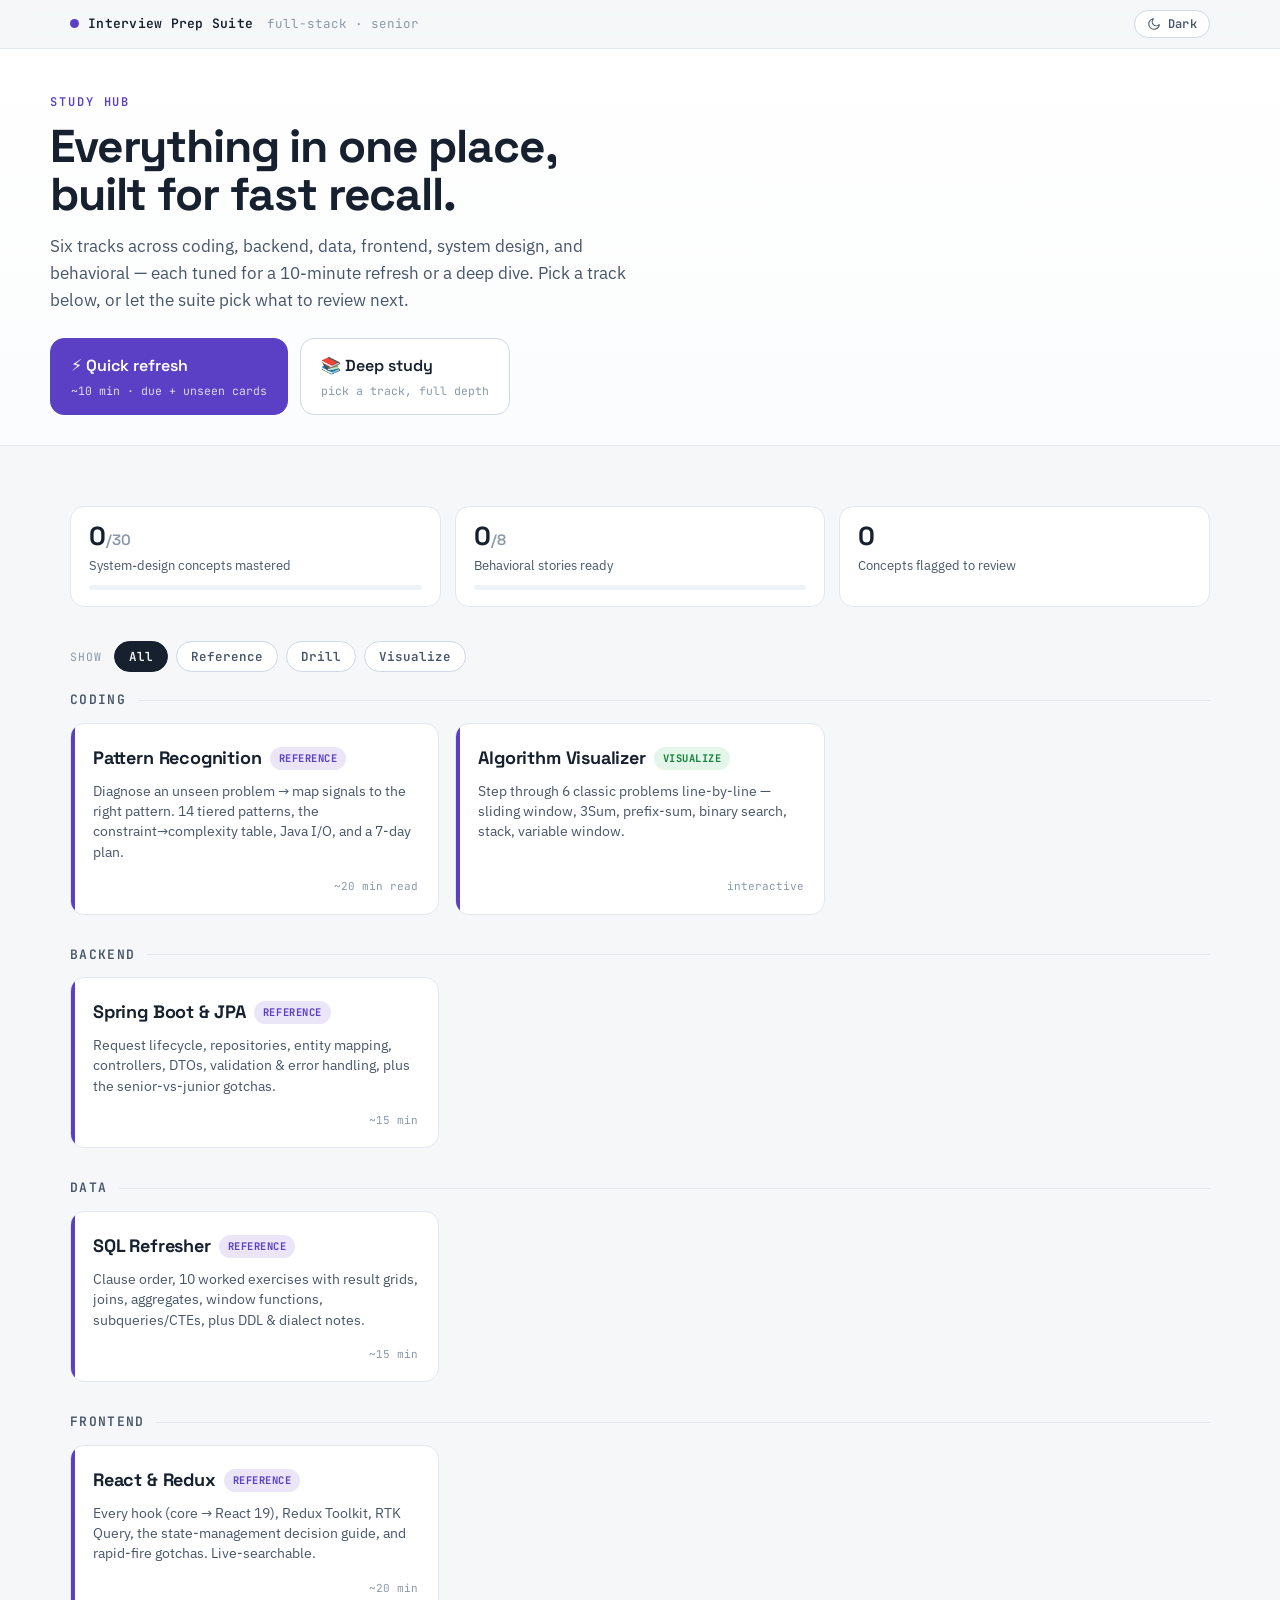
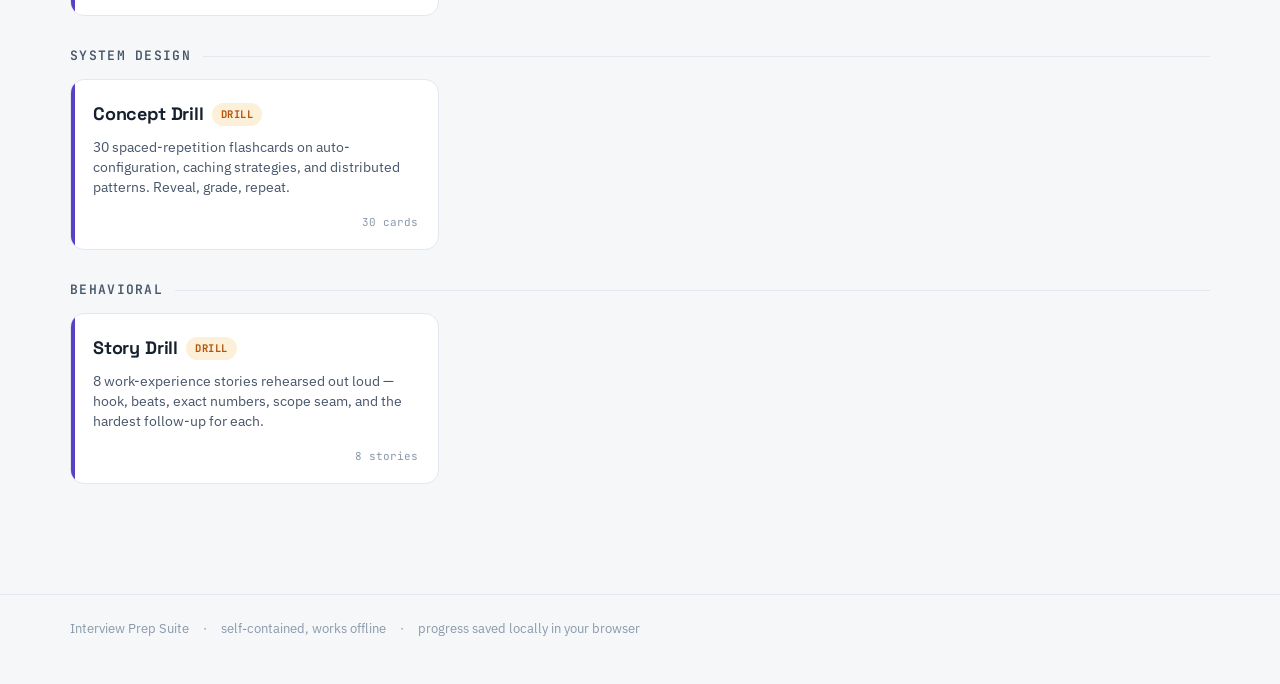
==== commit b25206d6: "refactor: unify coding guide into modular study suite Splits the monolithic index.html into dedicate" ====
--- a/index.html
+++ b/index.html
@@ -1,1081 +1,258 @@
 <!doctype html>
-<html lang="en">
+<html lang="en" data-track="hub">
 <head>
 <meta charset="utf-8">
 <meta name="viewport" content="width=device-width, initial-scale=1">
-<title>DSA Pattern Recognition — TCS Coding Round Prep</title>
+<title>Interview Prep Suite</title>
+<script>(function(){try{var t=localStorage.getItem('prep:theme');if(t!=='dark'&&t!=='light')t=matchMedia('(prefers-color-scheme:dark)').matches?'dark':'light';document.documentElement.setAttribute('data-theme',t);}catch(e){}})();</script>
+<link rel="preconnect" href="https://fonts.googleapis.com">
+<link rel="preconnect" href="https://fonts.gstatic.com" crossorigin>
+<link href="https://fonts.googleapis.com/css2?family=Space+Grotesk:wght@500;600;700&family=IBM+Plex+Sans:wght@400;500;600&family=JetBrains+Mono:wght@400;600&display=swap" rel="stylesheet">
+<link rel="stylesheet" href="assets/app.css">
 <style>
-  :root{
-    --bg:#f5f7f9; --surface:#ffffff; --surface-2:#fbfcfd;
-    --ink:#16202e; --ink-soft:#475569; --ink-faint:#8a99ab;
-    --line:#e3e8ee; --line-strong:#cfd8e3;
-    --accent:#0e7490; --accent-ink:#0b5566; --accent-wash:#e6f4f8;
-    --p1:#0e7490; --p1-wash:#e6f4f8;
-    --p2:#5b3fc4; --p2-wash:#efeaff;
-    --p3:#bd4b1b; --p3-wash:#fdeee4;
-    --easy:#15803d; --easy-wash:#e4f6ea;
-    --med:#b45309; --med-wash:#fdf0d9;
-    --hard:#be123c; --hard-wash:#fde7ec;
-    --code-bg:#0f172a; --code-ink:#e6ebf3; --code-dim:#7c8aa3;
-    --code-key:#7dd3fc; --code-str:#86efac; --code-num:#fca5a5; --code-com:#64748b; --code-fn:#fcd34d;
-    --accent-fill:#0e7490; --on-accent:#ffffff;
-    --nav-bg:rgba(245,247,249,.92); --sel-bg:#16202e; --sel-ink:#ffffff;
-    --code-inline-bg:#eef2f6; --info-border:#bfe3ec; --tag-border:#c9e6ee;
-    --warn-border:#f4dca8; --warn-ink:#8a4a07; --pitfall-ink:#7f1d2e;
-    color-scheme:light;
-    --radius:12px; --radius-sm:8px;
-    --mono:ui-monospace,"SF Mono","JetBrains Mono","Cascadia Code",Menlo,Consolas,monospace;
-    --sans:ui-sans-serif,system-ui,-apple-system,"Segoe UI",Roboto,Helvetica,Arial,sans-serif;
-  }
-
-  :root[data-theme="dark"]{
-    color-scheme:dark;
-    --bg:#0d1219; --surface:#161d28; --surface-2:#1b2330;
-    --ink:#e6ebf2; --ink-soft:#9fb0c2; --ink-faint:#6b7a8d;
-    --line:#283344; --line-strong:#3a475c;
-    --accent:#39c2dd; --accent-ink:#7fd6ea; --accent-wash:#0d2c35; --accent-fill:#0e7490; --on-accent:#ffffff;
-    --easy:#5fd98a; --easy-wash:#0f2c1c;
-    --med:#e0a445; --med-wash:#2f2614;
-    --hard:#f06a86; --hard-wash:#34141c;
-    --nav-bg:rgba(13,18,25,.9); --sel-bg:#e6ebf2; --sel-ink:#0d1219;
-    --code-inline-bg:#1b2533; --info-border:#0f3a47; --tag-border:#10414f;
-    --warn-border:#4a3a12; --warn-ink:#e0a445; --pitfall-ink:#f06a86;
-  }
-  @media (prefers-color-scheme:dark){
-    :root:not([data-theme="light"]){
-      color-scheme:dark;
-      --bg:#0d1219; --surface:#161d28; --surface-2:#1b2330;
-      --ink:#e6ebf2; --ink-soft:#9fb0c2; --ink-faint:#6b7a8d;
-      --line:#283344; --line-strong:#3a475c;
-      --accent:#39c2dd; --accent-ink:#7fd6ea; --accent-wash:#0d2c35; --accent-fill:#0e7490; --on-accent:#ffffff;
-      --easy:#5fd98a; --easy-wash:#0f2c1c;
-      --med:#e0a445; --med-wash:#2f2614;
-      --hard:#f06a86; --hard-wash:#34141c;
-      --nav-bg:rgba(13,18,25,.9); --sel-bg:#e6ebf2; --sel-ink:#0d1219;
-      --code-inline-bg:#1b2533; --info-border:#0f3a47; --tag-border:#10414f;
-      --warn-border:#4a3a12; --warn-ink:#e0a445; --pitfall-ink:#f06a86;
-    }
-  }
-
-  *{box-sizing:border-box}
-  html{scroll-behavior:smooth}
-  body{
-    margin:0; background:var(--bg); color:var(--ink);
-    font-family:var(--sans); line-height:1.6; font-size:16px;
-    -webkit-font-smoothing:antialiased;
-  }
-  .wrap{max-width:980px; margin:0 auto; padding:0 20px}
-
-  /* Header */
-  header.top{
-    border-bottom:1px solid var(--line);
-    background:linear-gradient(180deg,var(--surface), var(--surface-2));
-  }
-  .top-inner{padding:34px 0 26px; position:relative}
-  .theme-toggle{
-    position:absolute; top:18px; right:0;
-    display:inline-flex; align-items:center; gap:7px;
-    font-family:var(--mono); font-size:12px; font-weight:600; letter-spacing:.03em;
-    color:var(--ink-soft); background:var(--surface); border:1px solid var(--line-strong);
-    padding:7px 12px; border-radius:100px; cursor:pointer; transition:.15s; line-height:1;
-  }
-  .theme-toggle:hover{color:var(--ink); border-color:var(--accent)}
-  .theme-toggle:focus-visible{outline:2px solid var(--accent); outline-offset:2px}
-  .theme-toggle .tt-ic{display:inline-flex}
-  .theme-toggle svg{display:block}
-  .eyebrow{
-    font-family:var(--mono); font-size:12px; letter-spacing:.16em;
-    text-transform:uppercase; color:var(--accent); font-weight:600; margin:0 0 10px;
-  }
-  h1.title{
-    font-size:clamp(28px,4.4vw,40px); line-height:1.08; margin:0 0 12px;
-    font-weight:800; letter-spacing:-.02em;
-  }
-  .subtitle{color:var(--ink-soft); max-width:62ch; margin:0; font-size:16px}
-  .meta-row{display:flex; flex-wrap:wrap; gap:8px; margin-top:18px}
-  .chip{
-    font-family:var(--mono); font-size:11.5px; letter-spacing:.04em;
-    background:var(--surface); border:1px solid var(--line-strong); color:var(--ink-soft);
-    padding:5px 10px; border-radius:100px;
-  }
-  .chip b{color:var(--ink); font-weight:600}
-
-  /* Nav tabs */
-  nav.tabs{position:sticky; top:0; z-index:30; background:var(--nav-bg); backdrop-filter:blur(8px); border-bottom:1px solid var(--line)}
-  .tabs-inner{display:flex; gap:4px; overflow-x:auto; padding:8px 20px; max-width:980px; margin:0 auto}
-  .tab-btn{
-    appearance:none; border:1px solid transparent; background:transparent; cursor:pointer;
-    font-family:var(--sans); font-size:14px; font-weight:600; color:var(--ink-soft);
-    padding:8px 14px; border-radius:100px; white-space:nowrap; transition:.15s;
-  }
-  .tab-btn:hover{color:var(--ink); background:var(--surface)}
-  .tab-btn[aria-selected="true"]{background:var(--sel-bg); color:var(--sel-ink)}
-  .tab-btn:focus-visible{outline:2px solid var(--accent); outline-offset:2px}
-
-  main{padding:32px 0 80px}
-  .panel{display:none; animation:fade .25s ease}
-  .panel.active{display:block}
-  @keyframes fade{from{opacity:0;transform:translateY(4px)}to{opacity:1;transform:none}}
-  @media (prefers-reduced-motion:reduce){.panel{animation:none} html{scroll-behavior:auto}}
-
-  h2.sec{font-size:24px; letter-spacing:-.01em; margin:0 0 6px; font-weight:800}
-  .sec-sub{color:var(--ink-soft); margin:0 0 22px; max-width:68ch}
-  h3.block{font-size:16px; font-family:var(--mono); letter-spacing:.02em; color:var(--accent-ink); margin:30px 0 12px; text-transform:uppercase; font-weight:600; font-size:13px}
-
-  .card{background:var(--surface); border:1px solid var(--line); border-radius:var(--radius); padding:22px 24px; margin:0 0 16px}
-  .card.tight{padding:16px 18px}
-
-  /* Diagnosis protocol steps */
-  ol.protocol{list-style:none; counter-reset:step; margin:0; padding:0}
-  ol.protocol > li{counter-increment:step; position:relative; padding:0 0 18px 52px; margin:0}
-  ol.protocol > li::before{
-    content:counter(step); position:absolute; left:0; top:0;
-    width:34px; height:34px; border-radius:9px; background:var(--accent-wash); color:var(--accent-ink);
-    font-family:var(--mono); font-weight:700; font-size:15px; display:grid; place-items:center; border:1px solid var(--info-border);
-  }
-  ol.protocol > li:not(:last-child)::after{content:""; position:absolute; left:16px; top:38px; bottom:6px; width:2px; background:var(--line)}
-  ol.protocol h4{margin:4px 0 4px; font-size:16px}
-  ol.protocol p{margin:0; color:var(--ink-soft); font-size:15px}
-
-  /* Tables */
-  .table-scroll{overflow-x:auto; border:1px solid var(--line); border-radius:var(--radius)}
-  table{border-collapse:collapse; width:100%; font-size:14.5px; min-width:540px}
-  th,td{text-align:left; padding:11px 14px; border-bottom:1px solid var(--line); vertical-align:top}
-  thead th{background:var(--surface-2); font-size:12px; text-transform:uppercase; letter-spacing:.04em; color:var(--ink-soft); font-weight:700}
-  tbody tr:last-child td{border-bottom:none}
-  td code, th code{font-family:var(--mono); font-size:13px; background:var(--code-inline-bg); padding:1px 6px; border-radius:5px; color:var(--accent-ink)}
-  .num{font-family:var(--mono); white-space:nowrap}
-
-  /* Signal -> pattern grid */
-  .signal-grid{display:grid; grid-template-columns:1fr; gap:0; border:1px solid var(--line); border-radius:var(--radius); overflow:hidden}
-  .signal-row{display:grid; grid-template-columns:1fr auto; gap:14px; align-items:center; padding:13px 16px; border-bottom:1px solid var(--line)}
-  .signal-row:last-child{border-bottom:none}
-  .signal-row:nth-child(even){background:var(--surface-2)}
-  .signal-text{font-size:14.5px; color:var(--ink)}
-  .pat-tag{font-family:var(--mono); font-size:12px; font-weight:600; background:var(--accent-wash); color:var(--accent-ink); padding:5px 11px; border-radius:100px; white-space:nowrap; border:1px solid var(--tag-border)}
-
-  /* Code */
-  pre{background:var(--code-bg); color:var(--code-ink); border-radius:var(--radius-sm); padding:16px 18px; overflow-x:auto; margin:12px 0; font-size:13.5px; line-height:1.62; border:1px solid #1e293b}
-  pre code{font-family:var(--mono)}
-  .k{color:var(--code-key)} .s{color:var(--code-str)} .n{color:var(--code-num)} .c{color:var(--code-com)} .f{color:var(--code-fn)}
-  p code, li code{font-family:var(--mono); font-size:13.5px; background:var(--code-inline-bg); padding:1px 6px; border-radius:5px; color:var(--accent-ink)}
-
-  /* Pattern cards (Phase 1) */
-  details.pat{background:var(--surface); border:1px solid var(--line); border-radius:var(--radius); margin:0 0 12px; overflow:hidden}
-  details.pat[open]{border-color:var(--line-strong); box-shadow:0 1px 3px rgba(16,32,46,.05)}
-  details.pat > summary{
-    list-style:none; cursor:pointer; padding:16px 20px; display:flex; align-items:center; gap:14px;
-    font-weight:700; font-size:17px; user-select:none;
-  }
-  details.pat > summary::-webkit-details-marker{display:none}
-  summary .idx{font-family:var(--mono); font-size:13px; color:var(--on-accent); background:var(--accent-fill); width:30px; height:30px; border-radius:8px; display:grid; place-items:center; flex:none; font-weight:700}
-  summary .tier{margin-left:auto; font-family:var(--mono); font-size:11px; letter-spacing:.05em; padding:4px 9px; border-radius:100px; text-transform:uppercase; font-weight:600}
-  .tier-1{background:var(--easy-wash); color:var(--easy)}
-  .tier-2{background:var(--med-wash); color:var(--med)}
-  .tier-3{background:var(--hard-wash); color:var(--hard)}
-  summary .caret{flex:none; color:var(--ink-faint); transition:transform .2s}
-  details.pat[open] summary .caret{transform:rotate(90deg)}
-  .pat-body{padding:2px 20px 20px; border-top:1px solid var(--line)}
-  .pat-body h5{margin:18px 0 6px; font-size:12px; text-transform:uppercase; letter-spacing:.06em; color:var(--accent-ink); font-family:var(--mono); font-weight:600}
-  .pat-body h5:first-child{margin-top:14px}
-  .trigger-list{margin:0; padding-left:18px}
-  .trigger-list li{margin:4px 0; color:var(--ink)}
-  .bigo{display:inline-flex; gap:16px; flex-wrap:wrap; font-family:var(--mono); font-size:13px; background:var(--surface-2); border:1px solid var(--line); border-radius:8px; padding:9px 14px; margin-top:4px}
-  .bigo b{color:var(--accent-ink)}
-  .pitfall{background:var(--hard-wash); border-left:3px solid var(--hard); border-radius:6px; padding:10px 14px; font-size:14px; margin-top:8px; color:var(--pitfall-ink)}
-
-  /* Problem lists (Phase 2 / 3) */
-  .pgroup{margin:0 0 26px}
-  .pgroup-h{display:flex; align-items:center; gap:10px; margin:0 0 10px}
-  .pgroup-h .pat-tag{font-size:13px}
-  .pgroup-h .count{font-family:var(--mono); font-size:12px; color:var(--ink-faint)}
-  .prob{background:var(--surface); border:1px solid var(--line); border-radius:var(--radius-sm); padding:14px 16px; margin:0 0 8px}
-  .prob-top{display:flex; align-items:baseline; gap:10px; flex-wrap:wrap}
-  .prob-name{font-weight:700; font-size:15.5px}
-  .prob-name a{color:var(--ink); text-decoration:none; border-bottom:1.5px solid var(--accent-wash)}
-  .prob-name a:hover{border-bottom-color:var(--accent)}
-  .diff{font-family:var(--mono); font-size:10.5px; letter-spacing:.05em; padding:3px 8px; border-radius:100px; text-transform:uppercase; font-weight:700; flex:none}
-  .d-easy{background:var(--easy-wash); color:var(--easy)} .d-med{background:var(--med-wash); color:var(--med)} .d-hard{background:var(--hard-wash); color:var(--hard)}
-  .src{font-family:var(--mono); font-size:11px; color:var(--ink-faint); margin-left:auto}
-  .hint{color:var(--ink-soft); font-size:14px; margin:8px 0 0}
-  .hint b{color:var(--accent-ink); font-weight:600}
-  details.reveal{margin-top:8px}
-  details.reveal summary{cursor:pointer; font-family:var(--mono); font-size:12.5px; color:var(--accent); font-weight:600; list-style:none; display:inline-flex; align-items:center; gap:6px}
-  details.reveal summary::-webkit-details-marker{display:none}
-  details.reveal summary::before{content:"▸"; transition:.2s}
-  details.reveal[open] summary::before{transform:rotate(90deg)}
-  .reveal-body{margin-top:8px; padding:10px 14px; background:var(--surface-2); border:1px dashed var(--line-strong); border-radius:8px; font-size:14px; color:var(--ink-soft)}
-  .reveal-body b{color:var(--ink)}
-
-  .callout{border-radius:var(--radius); padding:16px 18px; margin:16px 0; font-size:14.5px; border:1px solid}
-  .callout.info{background:var(--accent-wash); border-color:var(--info-border); color:var(--accent-ink)}
-  .callout.warn{background:var(--med-wash); border-color:var(--warn-border); color:var(--warn-ink)}
-  .callout p{margin:0}
-  .callout p + p{margin-top:8px}
-
-  .schedule{display:grid; gap:10px}
-  .day{display:grid; grid-template-columns:auto 1fr; gap:16px; background:var(--surface); border:1px solid var(--line); border-radius:var(--radius-sm); padding:14px 16px}
-  .day-tag{font-family:var(--mono); font-weight:700; font-size:13px; color:var(--on-accent); background:var(--accent-fill); padding:6px 10px; border-radius:8px; height:fit-content; white-space:nowrap}
-  .day-body{font-size:14.5px}
-  .day-body b{color:var(--ink)}
-  .day-body span{color:var(--ink-soft)}
-
-  footer{border-top:1px solid var(--line); padding:24px 0 40px; color:var(--ink-faint); font-size:13px}
-  a.link{color:var(--accent); font-weight:600; text-decoration:none; border-bottom:1.5px solid var(--accent-wash)}
-  a.link:hover{border-bottom-color:var(--accent)}
-  .lead-num{font-family:var(--mono); color:var(--accent); font-weight:700}
-
-  @media print{
-    nav.tabs{display:none} .panel{display:block!important} pre{white-space:pre-wrap}
-    body{background:#fff} .card,details.pat,.prob{break-inside:avoid}
-  }
-  @media (max-width:560px){
-    .day{grid-template-columns:1fr} ol.protocol > li{padding-left:46px}
-  }
+  .hub-hero{padding:44px 0 30px}
+  .hub-hero h1{font-size:clamp(30px,5vw,46px); font-weight:700; letter-spacing:-.025em; margin:0 0 14px; line-height:1.05}
+  .hub-hero .subtitle{font-size:17px; max-width:60ch}
+  .session-row{display:flex; flex-wrap:wrap; gap:12px; margin-top:24px}
+  .session-btn{
+    display:flex; flex-direction:column; gap:3px; align-items:flex-start;
+    padding:14px 20px; border-radius:var(--radius); cursor:pointer; text-decoration:none;
+    border:1px solid var(--line-strong); background:var(--surface); transition:.15s; min-width:210px;
+  }
+  .session-btn:hover{border-color:var(--accent); transform:translateY(-2px)}
+  .session-btn.primary{background:var(--accent); border-color:var(--accent)}
+  .session-btn .sb-t{font-family:var(--display); font-weight:600; font-size:16px; color:var(--ink)}
+  .session-btn.primary .sb-t{color:var(--on-accent)}
+  .session-btn .sb-s{font-family:var(--mono); font-size:11.5px; color:var(--ink-faint)}
+  .session-btn.primary .sb-s{color:color-mix(in srgb, var(--on-accent) 80%, transparent)}
+
+  .dashboard{display:grid; grid-template-columns:repeat(auto-fit,minmax(150px,1fr)); gap:14px; margin:30px 0 8px}
+  .stat{background:var(--surface); border:1px solid var(--line); border-radius:var(--radius); padding:16px 18px}
+  .stat .v{font-family:var(--display); font-weight:700; font-size:26px; line-height:1}
+  .stat .v small{font-size:15px; color:var(--ink-faint); font-weight:600}
+  .stat .l{font-size:12.5px; color:var(--ink-soft); margin-top:6px}
+  .stat .bar{height:5px; border-radius:4px; background:var(--surface-3); margin-top:10px; overflow:hidden}
+  .stat .bar > i{display:block; height:100%; background:var(--accent); border-radius:4px; width:0; transition:width .5s ease}
+  .resume{font-size:13px; color:var(--ink-soft); margin-top:8px}
+  .resume a{font-family:var(--mono); font-size:12.5px}
+
+  .filter-row{display:flex; flex-wrap:wrap; gap:8px; align-items:center; margin:34px 0 18px}
+  .filter-row .flabel{font-family:var(--mono); font-size:11.5px; letter-spacing:.08em; text-transform:uppercase; color:var(--ink-faint); margin-right:4px}
+  .fchip{
+    appearance:none; cursor:pointer; font-family:var(--mono); font-size:12.5px; font-weight:600;
+    padding:6px 14px; border-radius:100px; border:1px solid var(--line-strong);
+    background:var(--surface); color:var(--ink-soft); transition:.15s;
+  }
+  .fchip:hover{color:var(--ink)}
+  .fchip[aria-pressed="true"]{background:var(--ink); color:var(--bg); border-color:var(--ink)}
+
+  .track-group{margin:0 0 30px}
+  .track-group-h{display:flex; align-items:center; gap:12px; margin:0 0 12px}
+  .track-group-h h2{font-size:13px; font-family:var(--mono); letter-spacing:.1em; text-transform:uppercase; color:var(--ink-soft); margin:0; font-weight:600}
+  .track-group-h .ln{flex:1; height:1px; background:var(--line)}
+
+  .track-cards{display:grid; grid-template-columns:repeat(auto-fill,minmax(282px,1fr)); gap:16px}
+  .track-card{
+    position:relative; display:flex; flex-direction:column; gap:8px;
+    background:var(--surface); border:1px solid var(--line); border-radius:var(--radius);
+    padding:20px 20px 18px 22px; text-decoration:none; color:var(--ink); transition:.16s; overflow:hidden;
+  }
+  .track-card::before{content:""; position:absolute; left:0; top:0; bottom:0; width:4px; background:var(--accent)}
+  .track-card:hover{border-color:var(--accent); transform:translateY(-3px); box-shadow:var(--shadow)}
+  .tc-top{display:flex; align-items:center; gap:8px; flex-wrap:wrap}
+  .tc-title{font-family:var(--display); font-weight:700; font-size:18px; letter-spacing:-.01em}
+  .tc-blurb{font-size:13.5px; color:var(--ink-soft); line-height:1.5; margin:0}
+  .tc-meta{display:flex; align-items:center; gap:10px; margin-top:auto; padding-top:8px}
+  .tc-time{font-family:var(--mono); font-size:11px; color:var(--ink-faint); margin-left:auto}
+  .tc-prog{font-family:var(--mono); font-size:11px; color:var(--accent); font-weight:600}
+
+  footer.app-foot .wrap{display:flex; flex-wrap:wrap; gap:6px 14px; align-items:center}
 </style>
 </head>
 <body>
 
-<header class="top">
-  <div class="wrap top-inner">
-    <button id="themeToggle" class="theme-toggle" type="button" aria-label="Toggle dark mode" aria-pressed="false" onclick="toggleTheme()"><span class="tt-ic"></span><span class="tt-label">Dark</span></button>
-    <p class="eyebrow">TCS Coding Round · 7-Day Plan</p>
-    <h1 class="title">Pattern Recognition for Coding Challenges</h1>
-    <p class="subtitle">The skill being trained here is not "knowing patterns" — it is reading an unseen problem and mapping its signals to the right pattern under a clock. Phase&nbsp;1 builds the vocabulary. Phases&nbsp;2 and&nbsp;3 build the reflex.</p>
-    <div class="meta-row">
-      <span class="chip"><b>Target:</b> easy → medium + a few hard</span>
-      <span class="chip"><b>Language:</b> Java</span>
-      <span class="chip"><b>Format:</b> single problem, timed, exact output</span>
-      <span class="chip"><b>Patterns:</b> 14, tiered</span>
+<div class="app-topbar">
+  <div class="app-topbar-inner">
+    <a class="app-brand" href="index.html"><span class="dot"></span>Interview Prep Suite</a>
+    <span class="app-crumb">full-stack · senior</span>
+    <span class="app-spacer"></span>
+    <button class="theme-toggle" type="button" aria-label="Toggle dark mode"><span class="tt-ic"></span><span class="tt-label">Dark</span></button>
+  </div>
+</div>
+
+<header class="page-head">
+  <div class="wrap wide hub-hero">
+    <p class="eyebrow">Study hub</p>
+    <h1>Everything in one place,<br>built for fast recall.</h1>
+    <p class="subtitle">Six tracks across coding, backend, data, frontend, system design, and behavioral — each tuned for a 10-minute refresh or a deep dive. Pick a track below, or let the suite pick what to review next.</p>
+    <div class="session-row">
+      <a class="session-btn primary" href="drills.html?mode=quick&n=10">
+        <span class="sb-t">⚡ Quick refresh</span>
+        <span class="sb-s">~10 min · due + unseen cards</span>
+      </a>
+      <a class="session-btn" href="#tracks">
+        <span class="sb-t">📚 Deep study</span>
+        <span class="sb-s">pick a track, full depth</span>
+      </a>
     </div>
   </div>
 </header>
 
-<nav class="tabs" aria-label="Sections">
-  <div class="tabs-inner" role="tablist">
-    <button class="tab-btn" role="tab" aria-selected="true" data-tab="start">Start Here</button>
-    <button class="tab-btn" role="tab" aria-selected="false" data-tab="p1">Phase 1 · Theory</button>
-    <button class="tab-btn" role="tab" aria-selected="false" data-tab="p2">Phase 2 · Guided</button>
-    <button class="tab-btn" role="tab" aria-selected="false" data-tab="p3">Phase 3 · Solo</button>
-  </div>
-</nav>
-
 <main>
-<div class="wrap">
-
-<!-- ============ START HERE ============ -->
-<section class="panel active" id="tab-start" role="tabpanel">
-
-  <h2 class="sec">How to use this</h2>
-  <p class="sec-sub">Read this tab once before anything else. The diagnosis protocol and the two lookup tables below are the actual product — the patterns in Phase 1 are downstream of them.</p>
-
-  <div class="callout info">
-    <p><b>What TCS's coding round actually tests.</b> For experienced Java hires it is typically one problem in a fixed window (often ~20–30 min), with limited compile attempts, where you write the whole program and print <i>exact</i> output. The bar is correct, working, edge-case-clean code on an easy/medium problem — not exotic algorithms. Optimize for: reading the constraints, picking the pattern fast, and not wasting compiles on I/O or formatting bugs.</p>
-  </div>
-
-  <h3 class="block">The diagnosis protocol — run this on every problem</h3>
-  <div class="card">
-    <ol class="protocol">
-      <li>
-        <h4>Characterize the input</h4>
-        <p>Array / string / tree / graph / intervals / linked list? Is it <b>sorted</b>? What is the size bound <code>n</code>? The size alone narrows the pattern before you read the prose (see the complexity table below).</p>
-      </li>
-      <li>
-        <h4>Characterize the ask</h4>
-        <p>Exist / find one? <b>Count</b> how many? <b>Optimize</b> (max / min / longest / shortest)? <b>Enumerate all</b> arrangements? <b>Shortest path</b>? Each verb maps to a small family of patterns.</p>
-      </li>
-      <li>
-        <h4>Write brute force, name its bottleneck</h4>
-        <p>State the obvious O(n²) or exponential solution in one line, then name what makes it slow. The pattern almost always exists to <i>kill that specific bottleneck</i>: nested loop searching for a complement → hashing; recomputing a range sum → prefix sum; linear scan on sorted data → binary search; recomputing the same subproblem → memoize.</p>
-      </li>
-      <li>
-        <h4>Map signal → pattern, then check the precondition</h4>
-        <p>Use the cheat sheet below to get a candidate. Then verify its precondition holds — two pointers needs sortedness or a monotonic property; binary-search-on-answer needs the feasibility function to be monotonic. If the precondition fails, the pattern is wrong.</p>
-      </li>
-    </ol>
-  </div>
-
-  <h3 class="block">Read the constraints first — size implies the pattern</h3>
-  <div class="table-scroll">
-    <table>
-      <thead><tr><th>Input size <code>n</code></th><th>Largest feasible complexity</th><th>What it implies</th></tr></thead>
-      <tbody>
-        <tr><td class="num">n ≤ 11</td><td class="num">O(n!)</td><td>Permutations / full backtracking</td></tr>
-        <tr><td class="num">n ≤ 20</td><td class="num">O(2ⁿ)</td><td>Subsets / bitmask DP</td></tr>
-        <tr><td class="num">n ≤ 500</td><td class="num">O(n³)</td><td>Triple loop / some 2D DP</td></tr>
-        <tr><td class="num">n ≤ 5,000</td><td class="num">O(n²)</td><td>Nested loop / 2D DP</td></tr>
-        <tr><td class="num">n ≤ 10⁶</td><td class="num">O(n log n)</td><td>Sort + scan / heap / binary search</td></tr>
-        <tr><td class="num">n ≤ 10⁸</td><td class="num">O(n)</td><td>Single pass / two pointers / sliding window / hashing</td></tr>
-        <tr><td class="num">n &gt; 10⁸</td><td class="num">O(log n) or O(1)</td><td>Binary search / math / closed form</td></tr>
-      </tbody>
-    </table>
-  </div>
-  <p class="hint" style="margin-top:10px">Worked example of the inference: "array of 10⁵ integers, find the longest subarray summing to ≤ K" — 10⁵ rules out O(n²), so you need O(n) or O(n log n). "Contiguous" + "longest under a constraint" → sliding window. You've narrowed it before reading a single example.</p>
-
-  <h3 class="block">Signal → pattern cheat sheet</h3>
-  <div class="signal-grid">
-    <div class="signal-row"><span class="signal-text">Unsorted; "find a pair / has it appeared / count occurrences / group by / dedup / anagram"</span><span class="pat-tag">Hashing</span></div>
-    <div class="signal-row"><span class="signal-text">Sorted array; pair/triplet to a target, in-place partition, palindrome check from both ends</span><span class="pat-tag">Two Pointers</span></div>
-    <div class="signal-row"><span class="signal-text">Contiguous subarray/substring; longest / shortest / max / min satisfying a condition</span><span class="pat-tag">Sliding Window</span></div>
-    <div class="signal-row"><span class="signal-text">Many range-sum queries; "subarray summing to K / divisible by K"; running totals</span><span class="pat-tag">Prefix Sum</span></div>
-    <div class="signal-row"><span class="signal-text">Sorted input + O(log n) demanded; OR "minimize the max / maximize the min / smallest X that works"</span><span class="pat-tag">Binary Search</span></div>
-    <div class="signal-row"><span class="signal-text">Sort unlocks an obvious local choice; "max non-overlapping / min removals / earliest deadline"</span><span class="pat-tag">Sort + Greedy</span></div>
-    <div class="signal-row"><span class="signal-text">Matching / nesting brackets; "nearest greater / smaller element"; evaluate expression; undo</span><span class="pat-tag">Stack</span></div>
-    <div class="signal-row"><span class="signal-text">Reverse / reorder / detect cycle / find middle / kth-from-end in a linked list</span><span class="pat-tag">LL Two-Pointer</span></div>
-    <div class="signal-row"><span class="signal-text">Tree "level by level / width / right-side view" → BFS; "path / depth / validate / LCA / sum" → DFS</span><span class="pat-tag">Tree DFS/BFS</span></div>
-    <div class="signal-row"><span class="signal-text">"Return ALL combinations / permutations / subsets / valid arrangements"; small n (≤ ~20)</span><span class="pat-tag">Backtracking</span></div>
-    <div class="signal-row"><span class="signal-text">Overlapping ranges; merge / insert; "minimum rooms / max concurrent / scheduling"</span><span class="pat-tag">Intervals</span></div>
-    <div class="signal-row"><span class="signal-text">"Top / smallest / closest K"; "merge K sorted"; streaming median; repeatedly pull min/max</span><span class="pat-tag">Heap</span></div>
-    <div class="signal-row"><span class="signal-text">"Count the ways / min cost / can you reach-or-partition"; choices + overlapping subproblems</span><span class="pat-tag">Dynamic Programming</span></div>
-    <div class="signal-row"><span class="signal-text">Grid or graph; "connected regions / components"; shortest steps in unweighted graph; dependency order</span><span class="pat-tag">Graph BFS/DFS</span></div>
-  </div>
-
-  <h3 class="block">Java I/O boilerplate — memorize this cold</h3>
-  <p class="sec-sub" style="margin-bottom:8px">The TCS compiler round penalizes formatting/I/O mistakes and limits your compiles. <code>Scanner</code> is fine for tiny inputs but slow; <code>BufferedReader</code> is the safe default. Print with a <code>StringBuilder</code> to avoid per-line flush cost and stray characters.</p>
-  <pre><code><span class="k">import</span> java.util.*;
-<span class="k">import</span> java.io.*;
-
-<span class="k">public class</span> <span class="f">Main</span> {
-    <span class="k">public static void</span> <span class="f">main</span>(String[] args) <span class="k">throws</span> IOException {
-        BufferedReader br = <span class="k">new</span> BufferedReader(<span class="k">new</span> InputStreamReader(System.in));
-        <span class="k">int</span> n = Integer.parseInt(br.readLine().trim());        <span class="c">// first line: count</span>
-        StringTokenizer st = <span class="k">new</span> StringTokenizer(br.readLine()); <span class="c">// second line: the values</span>
-        <span class="k">int</span>[] a = <span class="k">new</span> <span class="k">int</span>[n];
-        <span class="k">for</span> (<span class="k">int</span> i = <span class="n">0</span>; i &lt; n; i++) a[i] = Integer.parseInt(st.nextToken());
-
-        StringBuilder sb = <span class="k">new</span> StringBuilder();
-        <span class="c">// ... compute, then: sb.append(result).append('\n');</span>
-        System.out.print(sb);                                  <span class="c">// print() not println(): no extra trailing newline</span>
-    }
-}</code></pre>
-
-  <h3 class="block">7-day schedule (adjust to your hours)</h3>
-  <div class="schedule">
-    <div class="day"><span class="day-tag">Day 1</span><div class="day-body"><b>Tier 1 theory + reps.</b> <span>Read Phase 1 patterns 1–4 (Hashing, Two Pointers, Sliding Window, Prefix Sum). Type each template once from scratch. Then 3 Phase-2 problems across them.</span></div></div>
-    <div class="day"><span class="day-tag">Day 2</span><div class="day-body"><b>Tier 1 continued.</b> <span>Patterns 5–7 (Binary Search incl. on-answer, Sort+Greedy, Stack incl. monotonic). 3–4 Phase-2 problems.</span></div></div>
-    <div class="day"><span class="day-tag">Day 3</span><div class="day-body"><b>Tier 2.</b> <span>Patterns 8–10 (Linked List, Trees, Backtracking). 3–4 Phase-2 problems. These show up constantly; don't skip.</span></div></div>
-    <div class="day"><span class="day-tag">Day 4</span><div class="day-body"><b>Tier 2/3.</b> <span>Patterns 11–14 (Intervals, Heap, DP-1D, Graph BFS/DFS). 3–4 Phase-2 problems. DP/graphs = awareness depth, not mastery.</span></div></div>
-    <div class="day"><span class="day-tag">Day 5</span><div class="day-body"><b>Recognition drill.</b> <span>Phase-2 catch-up, then start Phase 3 with the pattern hidden. 25-min timer per problem; only open the reveal after you've committed to an approach.</span></div></div>
-    <div class="day"><span class="day-tag">Day 6</span><div class="day-body"><b>Full simulation.</b> <span>Phase 3 mediums + first hards under TCS conditions: one problem, timer, full program with stdin parsing and exact output, treat compiles as scarce.</span></div></div>
-    <div class="day"><span class="day-tag">Day 7</span><div class="day-body"><b>Consolidate + rest.</b> <span>Re-derive all 14 templates from memory (this is the recognition test). Redo 2–3 problems you missed. Stop early; arrive fresh.</span></div></div>
-  </div>
-
-  <div class="callout warn">
-    <p><b>If your week is shorter than 7 days,</b> cut from the bottom of the tier list, never the top. Tier-1 patterns (1–7) cover the majority of easy/medium problems and are the highest expected value. Drop DP and graphs to "can recognize + recall the template" before you drop anything in Tier 1.</p>
-  </div>
-
-  <p class="hint" style="margin-top:18px">More volume by pattern: HackerRank's <a class="link" href="https://www.hackerrank.com/interview/interview-preparation-kit" target="_blank" rel="noopener">Interview Preparation Kit</a> is organized into these same categories (Arrays, Dictionaries &amp; Hashmaps, Sorting, Search, Greedy, DP, Stacks/Queues, Trees, Graphs). Use it when you exhaust the lists here.</p>
-
-</section>
-
-<!-- ============ PHASE 1 ============ -->
-<section class="panel" id="tab-p1" role="tabpanel">
-  <h2 class="sec">Phase 1 — Theory &amp; templates</h2>
-  <p class="sec-sub">Do <b>not</b> solve these. Read each card, then type the template out once from a blank file so your hands know it. Each card gives the recognition triggers (what to look for), the template, one worked example, complexity, and the pitfall that costs people the problem. Tier badge = priority.</p>
-
-  <!-- 1 Hashing -->
-  <details class="pat" open>
-    <summary><span class="idx">1</span> Hashing — frequency &amp; lookup<span class="tier tier-1">Tier 1</span><span class="caret">▸</span></summary>
-    <div class="pat-body">
-      <h5>Recognize when</h5>
-      <ul class="trigger-list">
-        <li>You need "has this value/complement appeared before?" → trade memory for time, drop a nested loop to O(n).</li>
-        <li>Counting occurrences, deduping, grouping by a key, anagram checks (count letters).</li>
-      </ul>
-      <h5>Worked example — Two Sum (unsorted, return indices)</h5>
-      <pre><code><span class="k">int</span>[] <span class="f">twoSum</span>(<span class="k">int</span>[] nums, <span class="k">int</span> target) {
-    Map&lt;Integer,Integer&gt; seen = <span class="k">new</span> HashMap&lt;&gt;();      <span class="c">// value -&gt; index</span>
-    <span class="k">for</span> (<span class="k">int</span> i = <span class="n">0</span>; i &lt; nums.length; i++) {
-        <span class="k">int</span> need = target - nums[i];
-        <span class="k">if</span> (seen.containsKey(need)) <span class="k">return</span> <span class="k">new</span> <span class="k">int</span>[]{seen.get(need), i};
-        seen.put(nums[i], i);
-    }
-    <span class="k">return</span> <span class="k">new</span> <span class="k">int</span>[]{-<span class="n">1</span>,-<span class="n">1</span>};
-}</code></pre>
-      <h5>Why it works</h5>
-      <p style="color:var(--ink-soft);font-size:15px;margin:0">The brute force checks every pair (O(n²)). Instead of re-searching for the complement each time, you remember every value you've seen in a map; the lookup is O(1), so the whole scan is O(n).</p>
-      <h5>Complexity</h5>
-      <div class="bigo"><span>Time <b>O(n)</b></span><span>Space <b>O(n)</b></span></div>
-      <div class="pitfall"><b>Pitfall:</b> put the current value into the map <i>after</i> checking for its complement, or you'll match an element with itself.</div>
-    </div>
-  </details>
-
-  <!-- 2 Two pointers -->
-  <details class="pat">
-    <summary><span class="idx">2</span> Two Pointers<span class="tier tier-1">Tier 1</span><span class="caret">▸</span></summary>
-    <div class="pat-body">
-      <h5>Recognize when</h5>
-      <ul class="trigger-list">
-        <li>Input is <b>sorted</b> (or you can sort it) and you want a pair/triplet meeting a target.</li>
-        <li>Comparing from both ends (palindrome, container area), or partitioning in place.</li>
-        <li>Two sequences merged in order; or a slow/fast pair to drop duplicates.</li>
-      </ul>
-      <h5>Worked example — pair sum in a sorted array</h5>
-      <pre><code><span class="k">int</span>[] <span class="f">pairSum</span>(<span class="k">int</span>[] a, <span class="k">int</span> target) {   <span class="c">// a is sorted ascending</span>
-    <span class="k">int</span> lo = <span class="n">0</span>, hi = a.length - <span class="n">1</span>;
-    <span class="k">while</span> (lo &lt; hi) {
-        <span class="k">int</span> sum = a[lo] + a[hi];
-        <span class="k">if</span> (sum == target) <span class="k">return</span> <span class="k">new</span> <span class="k">int</span>[]{lo, hi};
-        <span class="k">if</span> (sum &lt; target) lo++;            <span class="c">// need bigger -&gt; move left bound up</span>
-        <span class="k">else</span> hi--;                          <span class="c">// need smaller -&gt; move right bound down</span>
-    }
-    <span class="k">return</span> <span class="k">new</span> <span class="k">int</span>[]{-<span class="n">1</span>,-<span class="n">1</span>};
-}</code></pre>
-      <h5>Why it works</h5>
-      <p style="color:var(--ink-soft);font-size:15px;margin:0">Sortedness gives a monotonic relationship: if the sum is too small, the only way to grow it is to raise the low pointer; too big, lower the high pointer. Each step eliminates one element, so it's a single O(n) pass instead of O(n²).</p>
-      <h5>Complexity</h5>
-      <div class="bigo"><span>Time <b>O(n)</b> (plus O(n log n) if you sort)</span><span>Space <b>O(1)</b></span></div>
-      <div class="pitfall"><b>Pitfall:</b> the monotonic argument only holds on sorted data. On unsorted input, use hashing instead.</div>
-    </div>
-  </details>
-
-  <!-- 3 Sliding window -->
-  <details class="pat">
-    <summary><span class="idx">3</span> Sliding Window<span class="tier tier-1">Tier 1</span><span class="caret">▸</span></summary>
-    <div class="pat-body">
-      <h5>Recognize when</h5>
-      <ul class="trigger-list">
-        <li>The answer is a <b>contiguous</b> subarray/substring, and you want longest/shortest/max/min/count under a constraint.</li>
-        <li>Fixed window: "of size k". Variable window: "longest/shortest such that &lt;condition&gt;".</li>
-      </ul>
-      <h5>Worked example — longest substring without repeating characters (variable window)</h5>
-      <pre><code><span class="k">int</span> <span class="f">longestUnique</span>(String s) {
-    Map&lt;Character,Integer&gt; last = <span class="k">new</span> HashMap&lt;&gt;();  <span class="c">// char -&gt; most recent index</span>
-    <span class="k">int</span> start = <span class="n">0</span>, best = <span class="n">0</span>;
-    <span class="k">for</span> (<span class="k">int</span> end = <span class="n">0</span>; end &lt; s.length(); end++) {
-        <span class="k">char</span> c = s.charAt(end);
-        <span class="k">if</span> (last.containsKey(c) &amp;&amp; last.get(c) &gt;= start)
-            start = last.get(c) + <span class="n">1</span>;          <span class="c">// shrink from the left past the duplicate</span>
-        last.put(c, end);
-        best = Math.max(best, end - start + <span class="n">1</span>);  <span class="c">// window length</span>
-    }
-    <span class="k">return</span> best;
-}</code></pre>
-      <h5>Why it works</h5>
-      <p style="color:var(--ink-soft);font-size:15px;margin:0">Both pointers only move forward, so each element enters and leaves the window once → O(n). The window holds the current valid candidate; you grow it on the right and shrink it on the left only when the constraint breaks.</p>
-      <h5>Complexity</h5>
-      <div class="bigo"><span>Time <b>O(n)</b></span><span>Space <b>O(k)</b> (alphabet / window contents)</span></div>
-      <div class="pitfall"><b>Pitfall:</b> when shrinking, only jump <code>start</code> forward — never backward — or you'll re-count characters and the window logic collapses.</div>
-    </div>
-  </details>
-
-  <!-- 4 Prefix sum -->
-  <details class="pat">
-    <summary><span class="idx">4</span> Prefix Sum<span class="tier tier-1">Tier 1</span><span class="caret">▸</span></summary>
-    <div class="pat-body">
-      <h5>Recognize when</h5>
-      <ul class="trigger-list">
-        <li>Repeated range-sum queries, or "subarray summing to K / divisible by K / with property P".</li>
-        <li>Any time you'd otherwise recompute overlapping sums in a loop.</li>
-      </ul>
-      <h5>Worked example — count subarrays summing to K (prefix + hashing)</h5>
-      <pre><code><span class="k">int</span> <span class="f">subarraySumK</span>(<span class="k">int</span>[] nums, <span class="k">int</span> k) {
-    Map&lt;Integer,Integer&gt; count = <span class="k">new</span> HashMap&lt;&gt;(); <span class="c">// prefixSum -&gt; how many times seen</span>
-    count.put(<span class="n">0</span>, <span class="n">1</span>);                              <span class="c">// empty prefix</span>
-    <span class="k">int</span> sum = <span class="n">0</span>, res = <span class="n">0</span>;
-    <span class="k">for</span> (<span class="k">int</span> n : nums) {
-        sum += n;
-        res += count.getOrDefault(sum - k, <span class="n">0</span>);    <span class="c">// a prior prefix that makes the gap = k</span>
-        count.merge(sum, <span class="n">1</span>, Integer::sum);
-    }
-    <span class="k">return</span> res;
-}</code></pre>
-      <h5>Why it works</h5>
-      <p style="color:var(--ink-soft);font-size:15px;margin:0">Sum of <code>nums[i..j]</code> = prefix[j] − prefix[i−1]. Asking "which subarrays sum to k" becomes "for each prefix, how many earlier prefixes equal <code>sum − k</code>" — an O(1) map lookup per element. This combines two Tier-1 patterns, which is common.</p>
-      <h5>Complexity</h5>
-      <div class="bigo"><span>Time <b>O(n)</b></span><span>Space <b>O(n)</b></span></div>
-      <div class="pitfall"><b>Pitfall:</b> forgetting the <code>count.put(0,1)</code> seed — you'll miss subarrays that start at index 0.</div>
-    </div>
-  </details>
-
-  <!-- 5 Binary search -->
-  <details class="pat">
-    <summary><span class="idx">5</span> Binary Search (array &amp; on answer)<span class="tier tier-1">Tier 1</span><span class="caret">▸</span></summary>
-    <div class="pat-body">
-      <h5>Recognize when</h5>
-      <ul class="trigger-list">
-        <li>Sorted input + find/insert position, or O(log n) is explicitly required.</li>
-        <li><b>On the answer:</b> "minimize the maximum / maximize the minimum / smallest capacity/speed/days such that it works." The feasibility of a candidate answer is monotonic.</li>
-      </ul>
-      <h5>Template A — classic search on a sorted array</h5>
-      <pre><code><span class="k">int</span> <span class="f">search</span>(<span class="k">int</span>[] a, <span class="k">int</span> target) {
-    <span class="k">int</span> lo = <span class="n">0</span>, hi = a.length - <span class="n">1</span>;
-    <span class="k">while</span> (lo &lt;= hi) {
-        <span class="k">int</span> mid = lo + (hi - lo) / <span class="n">2</span>;   <span class="c">// avoids overflow vs (lo+hi)/2</span>
-        <span class="k">if</span> (a[mid] == target) <span class="k">return</span> mid;
-        <span class="k">if</span> (a[mid] &lt; target) lo = mid + <span class="n">1</span>;
-        <span class="k">else</span> hi = mid - <span class="n">1</span>;
-    }
-    <span class="k">return</span> -<span class="n">1</span>;
-}</code></pre>
-      <h5>Template B — binary search on the answer space</h5>
-      <pre><code><span class="c">// smallest x in [lo, hi] for which feasible(x) is true; feasible must be monotonic</span>
-<span class="k">int</span> <span class="f">minFeasible</span>(<span class="k">int</span> lo, <span class="k">int</span> hi) {
-    <span class="k">while</span> (lo &lt; hi) {
-        <span class="k">int</span> mid = lo + (hi - lo) / <span class="n">2</span>;
-        <span class="k">if</span> (feasible(mid)) hi = mid;        <span class="c">// mid works -&gt; answer is mid or smaller</span>
-        <span class="k">else</span> lo = mid + <span class="n">1</span>;                 <span class="c">// mid fails -&gt; need bigger</span>
-    }
-    <span class="k">return</span> lo;
-}</code></pre>
-      <h5>Why it works</h5>
-      <p style="color:var(--ink-soft);font-size:15px;margin:0">Each step halves the search space. The leap most people miss: the "space" doesn't have to be an array index — it can be the range of possible answers (e.g. eating speeds from 1 to max pile). If "answer x works ⇒ every x′ &gt; x also works," the boolean is sorted and binary search applies.</p>
-      <h5>Complexity</h5>
-      <div class="bigo"><span>Time <b>O(log n)</b> · on-answer <b>O(n log(range))</b></span><span>Space <b>O(1)</b></span></div>
-      <div class="pitfall"><b>Pitfall:</b> off-by-one infinite loops. Pick one template and keep its invariant straight: <code>lo &lt;= hi</code> with <code>mid±1</code> for exact-match; <code>lo &lt; hi</code> with <code>hi = mid</code> for boundary-finding.</div>
-    </div>
-  </details>
-
-  <!-- 6 Sort + greedy -->
-  <details class="pat">
-    <summary><span class="idx">6</span> Sort + Greedy<span class="tier tier-1">Tier 1</span><span class="caret">▸</span></summary>
-    <div class="pat-body">
-      <h5>Recognize when</h5>
-      <ul class="trigger-list">
-        <li>Sorting first makes a locally-optimal choice obvious and safe.</li>
-        <li>"Maximum number of non-overlapping", "minimum to remove", "earliest deadline", "assign smallest that fits".</li>
-      </ul>
-      <h5>Worked example — max non-overlapping intervals (activity selection)</h5>
-      <pre><code><span class="k">int</span> <span class="f">maxNonOverlapping</span>(<span class="k">int</span>[][] intervals) {
-    Arrays.sort(intervals, (x, y) -&gt; x[<span class="n">1</span>] - y[<span class="n">1</span>]);   <span class="c">// by END time, ascending</span>
-    <span class="k">int</span> count = <span class="n">0</span>, lastEnd = Integer.MIN_VALUE;
-    <span class="k">for</span> (<span class="k">int</span>[] iv : intervals) {
-        <span class="k">if</span> (iv[<span class="n">0</span>] &gt;= lastEnd) {          <span class="c">// starts after the last one we kept ends</span>
-            count++;
-            lastEnd = iv[<span class="n">1</span>];
-        }
-    }
-    <span class="k">return</span> count;
-}</code></pre>
-      <h5>Why it works</h5>
-      <p style="color:var(--ink-soft);font-size:15px;margin:0">Picking the interval that <i>ends earliest</i> leaves the most room for the rest — a provably optimal greedy choice. The danger with greedy is that the local choice isn't always safe; the sort key is what makes it safe here.</p>
-      <h5>Complexity</h5>
-      <div class="bigo"><span>Time <b>O(n log n)</b></span><span>Space <b>O(1)</b></span></div>
-      <div class="pitfall"><b>Pitfall:</b> sorting by start time instead of end time. It feels natural and is wrong — it can pick a long early interval that blocks several short ones.</div>
-    </div>
-  </details>
-
-  <!-- 7 Stack -->
-  <details class="pat">
-    <summary><span class="idx">7</span> Stack (matching &amp; monotonic)<span class="tier tier-1">Tier 1</span><span class="caret">▸</span></summary>
-    <div class="pat-body">
-      <h5>Recognize when</h5>
-      <ul class="trigger-list">
-        <li>Brackets / nesting / "valid sequence"; evaluating expressions; an undo-style most-recent-first need.</li>
-        <li><b>Monotonic stack:</b> "next/previous greater or smaller element", "how far until a taller bar".</li>
-      </ul>
-      <h5>Worked example A — valid parentheses</h5>
-      <pre><code><span class="k">boolean</span> <span class="f">isValid</span>(String s) {
-    Deque&lt;Character&gt; st = <span class="k">new</span> ArrayDeque&lt;&gt;();
-    Map&lt;Character,Character&gt; pair = Map.of(<span class="s">')'</span>,<span class="s">'('</span>, <span class="s">']'</span>,<span class="s">'['</span>, <span class="s">'}'</span>,<span class="s">'{'</span>);
-    <span class="k">for</span> (<span class="k">char</span> c : s.toCharArray()) {
-        <span class="k">if</span> (pair.containsKey(c)) {           <span class="c">// a closing bracket</span>
-            <span class="k">if</span> (st.isEmpty() || st.pop() != pair.get(c)) <span class="k">return</span> <span class="k">false</span>;
-        } <span class="k">else</span> st.push(c);                  <span class="c">// an opening bracket</span>
-    }
-    <span class="k">return</span> st.isEmpty();
-}</code></pre>
-      <h5>Worked example B — next greater element (monotonic stack)</h5>
-      <pre><code><span class="k">int</span>[] <span class="f">nextGreater</span>(<span class="k">int</span>[] a) {
-    <span class="k">int</span>[] res = <span class="k">new</span> <span class="k">int</span>[a.length];
-    Arrays.fill(res, -<span class="n">1</span>);
-    Deque&lt;Integer&gt; st = <span class="k">new</span> ArrayDeque&lt;&gt;();   <span class="c">// holds INDICES, values decreasing</span>
-    <span class="k">for</span> (<span class="k">int</span> i = <span class="n">0</span>; i &lt; a.length; i++) {
-        <span class="k">while</span> (!st.isEmpty() &amp;&amp; a[st.peek()] &lt; a[i])
-            res[st.pop()] = a[i];            <span class="c">// a[i] is the answer for everything smaller below it</span>
-        st.push(i);
-    }
-    <span class="k">return</span> res;
-}</code></pre>
-      <h5>Why it works</h5>
-      <p style="color:var(--ink-soft);font-size:15px;margin:0">A stack captures "most recent unresolved thing". For brackets, the top is the only opener a closer can legally match. For the monotonic version, each index is pushed and popped once → O(n), and the stack invariant guarantees the first taller element you meet is the true "next greater".</p>
-      <h5>Complexity</h5>
-      <div class="bigo"><span>Time <b>O(n)</b></span><span>Space <b>O(n)</b></span></div>
-      <div class="pitfall"><b>Pitfall:</b> use <code>ArrayDeque</code>, not the legacy <code>java.util.Stack</code> (synchronized, slower). And in Java, <code>st.pop() != pair.get(c)</code> compares <code>Character</code> objects — fine for the small cached range, but prefer <code>!Objects.equals(...)</code> or unbox explicitly if values can exceed 127.</div>
-    </div>
-  </details>
-
-  <!-- 8 Linked list -->
-  <details class="pat">
-    <summary><span class="idx">8</span> Linked List Two-Pointer<span class="tier tier-2">Tier 2</span><span class="caret">▸</span></summary>
-    <div class="pat-body">
-      <h5>Recognize when</h5>
-      <ul class="trigger-list">
-        <li>Reverse / reorder a list; detect a cycle; find the middle; find the kth node from the end.</li>
-        <li>A <b>dummy head</b> node simplifies edge cases when the head itself may change.</li>
-      </ul>
-      <h5>Worked example A — reverse a linked list</h5>
-      <pre><code>ListNode <span class="f">reverse</span>(ListNode head) {
-    ListNode prev = <span class="k">null</span>, cur = head;
-    <span class="k">while</span> (cur != <span class="k">null</span>) {
-        ListNode next = cur.next;   <span class="c">// save before we overwrite</span>
-        cur.next = prev;            <span class="c">// flip the pointer</span>
-        prev = cur;                 <span class="c">// advance both</span>
-        cur = next;
-    }
-    <span class="k">return</span> prev;                    <span class="c">// new head</span>
-}</code></pre>
-      <h5>Worked example B — cycle detection (Floyd's tortoise &amp; hare)</h5>
-      <pre><code><span class="k">boolean</span> <span class="f">hasCycle</span>(ListNode head) {
-    ListNode slow = head, fast = head;
-    <span class="k">while</span> (fast != <span class="k">null</span> &amp;&amp; fast.next != <span class="k">null</span>) {
-        slow = slow.next;           <span class="c">// +1</span>
-        fast = fast.next.next;      <span class="c">// +2</span>
-        <span class="k">if</span> (slow == fast) <span class="k">return</span> <span class="k">true</span>;  <span class="c">// they meet iff there's a cycle</span>
-    }
-    <span class="k">return</span> <span class="k">false</span>;
-}</code></pre>
-      <h5>Why it works</h5>
-      <p style="color:var(--ink-soft);font-size:15px;margin:0">Reversal is pure pointer bookkeeping — the only trick is caching <code>next</code> before you clobber it. The fast/slow trick works because a 2× speed pointer laps a 1× pointer inside any loop; the same idea finds the middle (fast hits the end when slow is halfway).</p>
-      <h5>Complexity</h5>
-      <div class="bigo"><span>Time <b>O(n)</b></span><span>Space <b>O(1)</b></span></div>
-      <div class="pitfall"><b>Pitfall:</b> dereferencing <code>fast.next.next</code> without the <code>fast != null &amp;&amp; fast.next != null</code> guard → NullPointerException on even-length lists.</div>
-    </div>
-  </details>
-
-  <!-- 9 Trees -->
-  <details class="pat">
-    <summary><span class="idx">9</span> Tree Traversal (DFS &amp; BFS)<span class="tier tier-2">Tier 2</span><span class="caret">▸</span></summary>
-    <div class="pat-body">
-      <h5>Recognize when</h5>
-      <ul class="trigger-list">
-        <li>"Level by level / width / right-side view / zigzag" → BFS with a queue.</li>
-        <li>"Depth / path sum / validate / lowest common ancestor / mirror" → DFS recursion.</li>
-      </ul>
-      <h5>Worked example A — level-order traversal (BFS)</h5>
-      <pre><code>List&lt;List&lt;Integer&gt;&gt; <span class="f">levelOrder</span>(TreeNode root) {
-    List&lt;List&lt;Integer&gt;&gt; res = <span class="k">new</span> ArrayList&lt;&gt;();
-    <span class="k">if</span> (root == <span class="k">null</span>) <span class="k">return</span> res;
-    Queue&lt;TreeNode&gt; q = <span class="k">new</span> LinkedList&lt;&gt;();
-    q.add(root);
-    <span class="k">while</span> (!q.isEmpty()) {
-        <span class="k">int</span> size = q.size();             <span class="c">// freeze this level's count</span>
-        List&lt;Integer&gt; level = <span class="k">new</span> ArrayList&lt;&gt;();
-        <span class="k">for</span> (<span class="k">int</span> i = <span class="n">0</span>; i &lt; size; i++) {
-            TreeNode node = q.poll();
-            level.add(node.val);
-            <span class="k">if</span> (node.left != <span class="k">null</span>) q.add(node.left);
-            <span class="k">if</span> (node.right != <span class="k">null</span>) q.add(node.right);
-        }
-        res.add(level);
-    }
-    <span class="k">return</span> res;
-}</code></pre>
-      <h5>Worked example B — max depth (DFS recursion)</h5>
-      <pre><code><span class="k">int</span> <span class="f">maxDepth</span>(TreeNode root) {
-    <span class="k">if</span> (root == <span class="k">null</span>) <span class="k">return</span> <span class="n">0</span>;                 <span class="c">// base case</span>
-    <span class="k">return</span> <span class="n">1</span> + Math.max(maxDepth(root.left), maxDepth(root.right));
-}</code></pre>
-      <h5>Why it works</h5>
-      <p style="color:var(--ink-soft);font-size:15px;margin:0">The "freeze <code>q.size()</code> at the top of the loop" trick is what separates levels in BFS. DFS on trees is just recursion with a base case at <code>null</code>; most tree problems reduce to "combine the answers from the left and right subtrees".</p>
-      <h5>Complexity</h5>
-      <div class="bigo"><span>Time <b>O(n)</b></span><span>Space <b>O(width)</b> BFS · <b>O(height)</b> DFS</span></div>
-      <div class="pitfall"><b>Pitfall:</b> deep/skewed trees can blow the recursion stack in DFS; if depth can approach n, convert to an explicit stack.</div>
-    </div>
-  </details>
-
-  <!-- 10 Backtracking -->
-  <details class="pat">
-    <summary><span class="idx">10</span> Recursion &amp; Backtracking<span class="tier tier-2">Tier 2</span><span class="caret">▸</span></summary>
-    <div class="pat-body">
-      <h5>Recognize when</h5>
-      <ul class="trigger-list">
-        <li>"Return / count <b>all</b> combinations / permutations / subsets / valid arrangements / paths."</li>
-        <li>Constraint satisfaction (Sudoku, word search, N-Queens). Small n (the size table says ≤ ~20).</li>
-      </ul>
-      <h5>Worked example — all subsets</h5>
-      <pre><code>List&lt;List&lt;Integer&gt;&gt; <span class="f">subsets</span>(<span class="k">int</span>[] nums) {
-    List&lt;List&lt;Integer&gt;&gt; res = <span class="k">new</span> ArrayList&lt;&gt;();
-    backtrack(nums, <span class="n">0</span>, <span class="k">new</span> ArrayList&lt;&gt;(), res);
-    <span class="k">return</span> res;
-}
-<span class="k">void</span> <span class="f">backtrack</span>(<span class="k">int</span>[] nums, <span class="k">int</span> start, List&lt;Integer&gt; cur, List&lt;List&lt;Integer&gt;&gt; res) {
-    res.add(<span class="k">new</span> ArrayList&lt;&gt;(cur));            <span class="c">// every prefix is a valid subset; copy it</span>
-    <span class="k">for</span> (<span class="k">int</span> i = start; i &lt; nums.length; i++) {
-        cur.add(nums[i]);                     <span class="c">// choose</span>
-        backtrack(nums, i + <span class="n">1</span>, cur, res);     <span class="c">// explore</span>
-        cur.remove(cur.size() - <span class="n">1</span>);          <span class="c">// un-choose (the backtrack)</span>
-    }
-}</code></pre>
-      <h5>Why it works</h5>
-      <p style="color:var(--ink-soft);font-size:15px;margin:0">The shape is always <b>choose → explore → un-choose</b>. The <code>start</code> index prevents revisiting earlier elements (so you get combinations, not duplicates). For permutations you'd track a <code>used[]</code> boolean array instead of <code>start</code>.</p>
-      <h5>Complexity</h5>
-      <div class="bigo"><span>Subsets <b>O(2ⁿ · n)</b> · permutations <b>O(n! · n)</b></span><span>Space <b>O(n)</b> recursion</span></div>
-      <div class="pitfall"><b>Pitfall:</b> adding <code>cur</code> directly to <code>res</code> instead of a copy — every entry then points at the same list that keeps mutating. Always <code>new ArrayList&lt;&gt;(cur)</code>.</div>
-    </div>
-  </details>
-
-  <!-- 11 Intervals -->
-  <details class="pat">
-    <summary><span class="idx">11</span> Intervals (sort + sweep)<span class="tier tier-2">Tier 2</span><span class="caret">▸</span></summary>
-    <div class="pat-body">
-      <h5>Recognize when</h5>
-      <ul class="trigger-list">
-        <li>Ranges that may overlap; merge them, insert one, or count maximum simultaneous overlap.</li>
-        <li>"Minimum meeting rooms", "can attend all meetings", "free time".</li>
-      </ul>
-      <h5>Worked example — merge overlapping intervals</h5>
-      <pre><code><span class="k">int</span>[][] <span class="f">merge</span>(<span class="k">int</span>[][] intervals) {
-    Arrays.sort(intervals, (x, y) -&gt; x[<span class="n">0</span>] - y[<span class="n">0</span>]);    <span class="c">// by START</span>
-    List&lt;<span class="k">int</span>[]&gt; out = <span class="k">new</span> ArrayList&lt;&gt;();
-    <span class="k">for</span> (<span class="k">int</span>[] iv : intervals) {
-        <span class="k">if</span> (out.isEmpty() || out.get(out.size()-<span class="n">1</span>)[<span class="n">1</span>] &lt; iv[<span class="n">0</span>])
-            out.add(iv);                                  <span class="c">// no overlap -&gt; new block</span>
-        <span class="k">else</span>
-            out.get(out.size()-<span class="n">1</span>)[<span class="n">1</span>] =
-                Math.max(out.get(out.size()-<span class="n">1</span>)[<span class="n">1</span>], iv[<span class="n">1</span>]); <span class="c">// overlap -&gt; extend the end</span>
-    }
-    <span class="k">return</span> out.toArray(<span class="k">new</span> <span class="k">int</span>[<span class="n">0</span>][]);
-}</code></pre>
-      <h5>Why it works</h5>
-      <p style="color:var(--ink-soft);font-size:15px;margin:0">After sorting by start, any overlap must be with the <i>immediately preceding</i> kept interval, so one linear pass suffices. For "max concurrent" problems, a different sweep — sort start and end events separately and walk them — counts overlaps without building the merged set.</p>
-      <h5>Complexity</h5>
-      <div class="bigo"><span>Time <b>O(n log n)</b></span><span>Space <b>O(n)</b></span></div>
-      <div class="pitfall"><b>Pitfall:</b> deciding whether touching endpoints (<code>[1,2]</code> and <code>[2,3]</code>) count as overlapping — read the problem; it changes <code>&lt;</code> to <code>&lt;=</code>.</div>
-    </div>
-  </details>
-
-  <!-- 12 Heap -->
-  <details class="pat">
-    <summary><span class="idx">12</span> Heap / Priority Queue<span class="tier tier-2">Tier 2</span><span class="caret">▸</span></summary>
-    <div class="pat-body">
-      <h5>Recognize when</h5>
-      <ul class="trigger-list">
-        <li>"Top / smallest / K closest"; "merge K sorted lists"; streaming median; repeatedly extract the min/max.</li>
-        <li>You need <i>partial</i> ordering (the best k) but not a full sort.</li>
-      </ul>
-      <h5>Worked example — kth largest element (min-heap of size k)</h5>
-      <pre><code><span class="k">int</span> <span class="f">kthLargest</span>(<span class="k">int</span>[] nums, <span class="k">int</span> k) {
-    PriorityQueue&lt;Integer&gt; heap = <span class="k">new</span> PriorityQueue&lt;&gt;(); <span class="c">// min-heap by default</span>
-    <span class="k">for</span> (<span class="k">int</span> n : nums) {
-        heap.offer(n);
-        <span class="k">if</span> (heap.size() &gt; k) heap.poll();   <span class="c">// keep only the k largest; smallest falls out</span>
-    }
-    <span class="k">return</span> heap.peek();                     <span class="c">// the smallest of the top-k = kth largest</span>
-}</code></pre>
-      <h5>Why it works</h5>
-      <p style="color:var(--ink-soft);font-size:15px;margin:0">A size-k min-heap always holds the k biggest seen so far; the root is the kth largest. Sorting is O(n log n) and wasteful when k is small — this is O(n log k). For max-behavior use <code>new PriorityQueue&lt;&gt;(Collections.reverseOrder())</code> or a comparator.</p>
-      <h5>Complexity</h5>
-      <div class="bigo"><span>Time <b>O(n log k)</b></span><span>Space <b>O(k)</b></span></div>
-      <div class="pitfall"><b>Pitfall:</b> mixing up the heap direction. To keep the k <i>largest</i>, you evict with a <i>min</i>-heap. The intuition feels backwards the first few times — write the invariant down.</div>
-    </div>
-  </details>
-
-  <!-- 13 DP -->
-  <details class="pat">
-    <summary><span class="idx">13</span> Dynamic Programming<span class="tier tier-3">Tier 3</span><span class="caret">▸</span></summary>
-    <div class="pat-body">
-      <h5>Recognize when</h5>
-      <ul class="trigger-list">
-        <li>"Count the number of ways", "min/max cost or length", "can you reach / partition / make change".</li>
-        <li>A brute-force recursion exists but recomputes the same <code>(index, state)</code> repeatedly (overlapping subproblems + optimal substructure).</li>
-      </ul>
-      <h5>Worked example — house robber (1D DP, space-optimized)</h5>
-      <pre><code><span class="k">int</span> <span class="f">rob</span>(<span class="k">int</span>[] nums) {
-    <span class="k">int</span> prev2 = <span class="n">0</span>, prev1 = <span class="n">0</span>;            <span class="c">// best up to i-2 and i-1</span>
-    <span class="k">for</span> (<span class="k">int</span> n : nums) {
-        <span class="k">int</span> cur = Math.max(prev1, prev2 + n); <span class="c">// skip this house vs rob it</span>
-        prev2 = prev1;
-        prev1 = cur;
-    }
-    <span class="k">return</span> prev1;
-}</code></pre>
-      <h5>Recognition workflow (more useful than memorizing recurrences)</h5>
-      <p style="color:var(--ink-soft);font-size:15px;margin:0 0 6px">1) Write the recursive brute force and identify the <b>state</b> (what arguments change). 2) If the same state recurs, add a memo (<code>Integer[] dp</code>, fill with null). 3) Optionally flip to bottom-up tabulation. 4) Optionally drop the table to a few rolling variables, as above. For 2D problems (grids, two strings — edit distance, LCS) the state is a pair <code>(i, j)</code> and the table is a 2D array.</p>
-      <h5>Complexity</h5>
-      <div class="bigo"><span>1D <b>O(n)</b> · 2D <b>O(n·m)</b></span><span>Space <b>O(1)→O(n·m)</b></span></div>
-      <div class="pitfall"><b>Pitfall (and why this is Tier 3 for TCS):</b> DP recognition is the hardest to fake under time pressure. Target "I can identify the state and write the memoized recursion for classic 1D problems" — don't burn days on hard 2D DP you're unlikely to be gated on.</div>
-    </div>
-  </details>
-
-  <!-- 14 Graph -->
-  <details class="pat">
-    <summary><span class="idx">14</span> Graph BFS / DFS<span class="tier tier-3">Tier 3</span><span class="caret">▸</span></summary>
-    <div class="pat-body">
-      <h5>Recognize when</h5>
-      <ul class="trigger-list">
-        <li>A grid or explicit graph; "number of connected regions / components / islands".</li>
-        <li>"Shortest number of steps" in an <b>unweighted</b> graph → BFS. "Ordering with prerequisites" → topological sort.</li>
-      </ul>
-      <h5>Worked example — number of islands (grid DFS / flood fill)</h5>
-      <pre><code><span class="k">int</span> <span class="f">numIslands</span>(<span class="k">char</span>[][] grid) {
-    <span class="k">int</span> count = <span class="n">0</span>;
-    <span class="k">for</span> (<span class="k">int</span> r = <span class="n">0</span>; r &lt; grid.length; r++)
-        <span class="k">for</span> (<span class="k">int</span> c = <span class="n">0</span>; c &lt; grid[<span class="n">0</span>].length; c++)
-            <span class="k">if</span> (grid[r][c] == <span class="s">'1'</span>) { sink(grid, r, c); count++; }
-    <span class="k">return</span> count;
-}
-<span class="k">void</span> <span class="f">sink</span>(<span class="k">char</span>[][] g, <span class="k">int</span> r, <span class="k">int</span> c) {
-    <span class="k">if</span> (r &lt; <span class="n">0</span> || c &lt; <span class="n">0</span> || r &gt;= g.length || c &gt;= g[<span class="n">0</span>].length || g[r][c] != <span class="s">'1'</span>) <span class="k">return</span>;
-    g[r][c] = <span class="s">'0'</span>;                       <span class="c">// mark visited in place</span>
-    sink(g, r+<span class="n">1</span>, c); sink(g, r-<span class="n">1</span>, c);
-    sink(g, r, c+<span class="n">1</span>); sink(g, r, c-<span class="n">1</span>);  <span class="c">// 4-directional flood</span>
-}</code></pre>
-      <h5>Why it works</h5>
-      <p style="color:var(--ink-soft);font-size:15px;margin:0">Each new <code>'1'</code> you encounter starts a fresh region; the flood fill consumes the entire connected piece so you never double-count. For shortest-path-in-steps, swap DFS for a BFS queue and count levels — BFS reaches nodes in increasing distance order, which DFS does not.</p>
-      <h5>Complexity</h5>
-      <div class="bigo"><span>Time <b>O(rows · cols)</b> / <b>O(V + E)</b></span><span>Space <b>O(rows · cols)</b></span></div>
-      <div class="pitfall"><b>Pitfall:</b> forgetting to mark nodes visited (here: overwriting to <code>'0'</code>) → infinite recursion. On a graph with an adjacency list, keep a separate <code>visited</code> set.</div>
-    </div>
-  </details>
-
-  <div class="callout info" style="margin-top:24px">
-    <p><b>Awareness-only (don't drill for TCS, but recognize the name):</b> Union-Find / DSU (connectivity, merging groups, cycle detection in undirected graphs), Trie (prefix lookups, autocomplete), Bit manipulation (XOR for the "single number", masks for subsets), Dijkstra (shortest path with <i>weights</i> — a heap-driven BFS). If you see one of these in the round, you'll likely have time to look up the template; you just need to recognize which one it is.</p>
-  </div>
-
-</section>
-
-<!-- ============ PHASE 2 ============ -->
-<section class="panel" id="tab-p2" role="tabpanel">
-  <h2 class="sec">Phase 2 — Guided practice</h2>
-  <p class="sec-sub">The pattern is named for you; the solution is not. For each: confirm the recognition triggers fired, recall the template from Phase 1, adapt it, and solve it in your IDE / on the problem site. Links go to the problem statement — write the code yourself.</p>
-
-  <div class="callout warn"><p>Do these <b>after</b> reading the corresponding Phase-1 card, not before. The goal is template recall under a named pattern, which is the bridge to unprompted recognition in Phase 3.</p></div>
-
-  <!-- Hashing -->
-  <div class="pgroup">
-    <div class="pgroup-h"><span class="pat-tag">Hashing</span><span class="count">3 problems</span></div>
-    <div class="prob"><div class="prob-top"><span class="prob-name"><a href="https://leetcode.com/problems/contains-duplicate/" target="_blank" rel="noopener">Contains Duplicate</a></span><span class="diff d-easy">Easy</span><span class="src">LeetCode 217</span></div><p class="hint"><b>Approach:</b> one pass, add to a <code>HashSet</code>; if <code>add</code> returns false you've seen it.</p></div>
-    <div class="prob"><div class="prob-top"><span class="prob-name"><a href="https://leetcode.com/problems/valid-anagram/" target="_blank" rel="noopener">Valid Anagram</a></span><span class="diff d-easy">Easy</span><span class="src">LeetCode 242</span></div><p class="hint"><b>Approach:</b> count letters of both (an <code>int[26]</code> is faster than a map for lowercase). Equal counts ⇒ anagram.</p></div>
-    <div class="prob"><div class="prob-top"><span class="prob-name"><a href="https://leetcode.com/problems/group-anagrams/" target="_blank" rel="noopener">Group Anagrams</a></span><span class="diff d-med">Medium</span><span class="src">LeetCode 49</span></div><p class="hint"><b>Approach:</b> map a canonical key (sorted string, or the 26-count signature) → list of words.</p></div>
-  </div>
-
-  <!-- Two pointers -->
-  <div class="pgroup">
-    <div class="pgroup-h"><span class="pat-tag">Two Pointers</span><span class="count">3 problems</span></div>
-    <div class="prob"><div class="prob-top"><span class="prob-name"><a href="https://leetcode.com/problems/valid-palindrome/" target="_blank" rel="noopener">Valid Palindrome</a></span><span class="diff d-easy">Easy</span><span class="src">LeetCode 125</span></div><p class="hint"><b>Approach:</b> pointers from both ends, skip non-alphanumerics, compare lowercased.</p></div>
-    <div class="prob"><div class="prob-top"><span class="prob-name"><a href="https://leetcode.com/problems/two-sum-ii-input-array-is-sorted/" target="_blank" rel="noopener">Two Sum II — Input Array Is Sorted</a></span><span class="diff d-med">Medium</span><span class="src">LeetCode 167</span></div><p class="hint"><b>Approach:</b> the exact template from card 2. Sortedness is the precondition that makes it valid.</p></div>
-    <div class="prob"><div class="prob-top"><span class="prob-name"><a href="https://leetcode.com/problems/3sum/" target="_blank" rel="noopener">3Sum</a></span><span class="diff d-med">Medium</span><span class="src">LeetCode 15</span></div><p class="hint"><b>Approach:</b> sort, fix one element, two-pointer the rest for the complement. Skip duplicates to dedupe triplets.</p></div>
-  </div>
-
-  <!-- Sliding window -->
-  <div class="pgroup">
-    <div class="pgroup-h"><span class="pat-tag">Sliding Window</span><span class="count">3 problems</span></div>
-    <div class="prob"><div class="prob-top"><span class="prob-name"><a href="https://leetcode.com/problems/maximum-average-subarray-i/" target="_blank" rel="noopener">Maximum Average Subarray I</a></span><span class="diff d-easy">Easy</span><span class="src">LeetCode 643</span></div><p class="hint"><b>Approach:</b> fixed window of size k — add the entering element, subtract the leaving one, track the max sum.</p></div>
-    <div class="prob"><div class="prob-top"><span class="prob-name"><a href="https://leetcode.com/problems/longest-substring-without-repeating-characters/" target="_blank" rel="noopener">Longest Substring Without Repeating Characters</a></span><span class="diff d-med">Medium</span><span class="src">LeetCode 3</span></div><p class="hint"><b>Approach:</b> the variable-window template from card 3.</p></div>
-    <div class="prob"><div class="prob-top"><span class="prob-name"><a href="https://leetcode.com/problems/longest-repeating-character-replacement/" target="_blank" rel="noopener">Longest Repeating Character Replacement</a></span><span class="diff d-med">Medium</span><span class="src">LeetCode 424</span></div><p class="hint"><b>Approach:</b> window is valid while <code>(windowLen − countOfMostFrequentChar) ≤ k</code>; shrink when it isn't.</p></div>
-  </div>
-
-  <!-- Prefix sum -->
-  <div class="pgroup">
-    <div class="pgroup-h"><span class="pat-tag">Prefix Sum</span><span class="count">2 problems</span></div>
-    <div class="prob"><div class="prob-top"><span class="prob-name"><a href="https://leetcode.com/problems/find-pivot-index/" target="_blank" rel="noopener">Find Pivot Index</a></span><span class="diff d-easy">Easy</span><span class="src">LeetCode 724</span></div><p class="hint"><b>Approach:</b> total sum known; left sum running. Pivot where <code>left == total − left − a[i]</code>.</p></div>
-    <div class="prob"><div class="prob-top"><span class="prob-name"><a href="https://leetcode.com/problems/subarray-sum-equals-k/" target="_blank" rel="noopener">Subarray Sum Equals K</a></span><span class="diff d-med">Medium</span><span class="src">LeetCode 560</span></div><p class="hint"><b>Approach:</b> the prefix-count map from card 4. Note how prefix sum + hashing combine.</p></div>
-  </div>
-
-  <!-- Binary search -->
-  <div class="pgroup">
-    <div class="pgroup-h"><span class="pat-tag">Binary Search</span><span class="count">3 problems</span></div>
-    <div class="prob"><div class="prob-top"><span class="prob-name"><a href="https://leetcode.com/problems/binary-search/" target="_blank" rel="noopener">Binary Search</a></span><span class="diff d-easy">Easy</span><span class="src">LeetCode 704</span></div><p class="hint"><b>Approach:</b> template A. Get the boundary conditions automatic.</p></div>
-    <div class="prob"><div class="prob-top"><span class="prob-name"><a href="https://leetcode.com/problems/find-minimum-in-rotated-sorted-array/" target="_blank" rel="noopener">Find Minimum in Rotated Sorted Array</a></span><span class="diff d-med">Medium</span><span class="src">LeetCode 153</span></div><p class="hint"><b>Approach:</b> compare <code>mid</code> to <code>hi</code> to decide which half holds the rotation point.</p></div>
-    <div class="prob"><div class="prob-top"><span class="prob-name"><a href="https://leetcode.com/problems/koko-eating-bananas/" target="_blank" rel="noopener">Koko Eating Bananas</a></span><span class="diff d-med">Medium</span><span class="src">LeetCode 875</span></div><p class="hint"><b>Approach:</b> binary search <i>on the answer</i> (template B). Search eating speeds; <code>feasible(speed)</code> = "finishes within h hours".</p></div>
-  </div>
-
-  <!-- Sort + greedy -->
-  <div class="pgroup">
-    <div class="pgroup-h"><span class="pat-tag">Sort + Greedy</span><span class="count">2 problems</span></div>
-    <div class="prob"><div class="prob-top"><span class="prob-name"><a href="https://leetcode.com/problems/maximum-subarray/" target="_blank" rel="noopener">Maximum Subarray</a></span><span class="diff d-med">Medium</span><span class="src">LeetCode 53</span></div><p class="hint"><b>Approach:</b> Kadane's — greedy running sum; drop it to 0 (or the current element) when it goes negative. Sits between greedy and 1D DP.</p></div>
-    <div class="prob"><div class="prob-top"><span class="prob-name"><a href="https://leetcode.com/problems/non-overlapping-intervals/" target="_blank" rel="noopener">Non-overlapping Intervals</a></span><span class="diff d-med">Medium</span><span class="src">LeetCode 435</span></div><p class="hint"><b>Approach:</b> the earliest-end greedy from card 6; removals = total − kept.</p></div>
-  </div>
-
-  <!-- Stack -->
-  <div class="pgroup">
-    <div class="pgroup-h"><span class="pat-tag">Stack</span><span class="count">3 problems</span></div>
-    <div class="prob"><div class="prob-top"><span class="prob-name"><a href="https://leetcode.com/problems/valid-parentheses/" target="_blank" rel="noopener">Valid Parentheses</a></span><span class="diff d-easy">Easy</span><span class="src">LeetCode 20</span></div><p class="hint"><b>Approach:</b> card 7, example A, verbatim.</p></div>
-    <div class="prob"><div class="prob-top"><span class="prob-name"><a href="https://leetcode.com/problems/min-stack/" target="_blank" rel="noopener">Min Stack</a></span><span class="diff d-med">Medium</span><span class="src">LeetCode 155</span></div><p class="hint"><b>Approach:</b> a second stack (or pair on the main stack) tracking the running minimum so <code>getMin</code> is O(1).</p></div>
-    <div class="prob"><div class="prob-top"><span class="prob-name"><a href="https://leetcode.com/problems/daily-temperatures/" target="_blank" rel="noopener">Daily Temperatures</a></span><span class="diff d-med">Medium</span><span class="src">LeetCode 739</span></div><p class="hint"><b>Approach:</b> monotonic stack of indices (card 7, example B). Answer = distance to next warmer day.</p></div>
-  </div>
-
-  <!-- Linked list -->
-  <div class="pgroup">
-    <div class="pgroup-h"><span class="pat-tag">Linked List</span><span class="count">3 problems</span></div>
-    <div class="prob"><div class="prob-top"><span class="prob-name"><a href="https://leetcode.com/problems/reverse-linked-list/" target="_blank" rel="noopener">Reverse Linked List</a></span><span class="diff d-easy">Easy</span><span class="src">LeetCode 206</span></div><p class="hint"><b>Approach:</b> card 8, example A.</p></div>
-    <div class="prob"><div class="prob-top"><span class="prob-name"><a href="https://leetcode.com/problems/merge-two-sorted-lists/" target="_blank" rel="noopener">Merge Two Sorted Lists</a></span><span class="diff d-easy">Easy</span><span class="src">LeetCode 21</span></div><p class="hint"><b>Approach:</b> dummy head + two pointers; splice the smaller node each step. This is where the dummy-node trick pays off.</p></div>
-    <div class="prob"><div class="prob-top"><span class="prob-name"><a href="https://leetcode.com/problems/remove-nth-node-from-end-of-list/" target="_blank" rel="noopener">Remove Nth Node From End of List</a></span><span class="diff d-med">Medium</span><span class="src">LeetCode 19</span></div><p class="hint"><b>Approach:</b> advance a lead pointer n steps, then move both until lead hits the end; the trailing pointer lands before the target.</p></div>
-  </div>
-
-  <!-- Trees -->
-  <div class="pgroup">
-    <div class="pgroup-h"><span class="pat-tag">Tree DFS/BFS</span><span class="count">3 problems</span></div>
-    <div class="prob"><div class="prob-top"><span class="prob-name"><a href="https://leetcode.com/problems/maximum-depth-of-binary-tree/" target="_blank" rel="noopener">Maximum Depth of Binary Tree</a></span><span class="diff d-easy">Easy</span><span class="src">LeetCode 104</span></div><p class="hint"><b>Approach:</b> card 9, example B.</p></div>
-    <div class="prob"><div class="prob-top"><span class="prob-name"><a href="https://leetcode.com/problems/binary-tree-level-order-traversal/" target="_blank" rel="noopener">Binary Tree Level Order Traversal</a></span><span class="diff d-med">Medium</span><span class="src">LeetCode 102</span></div><p class="hint"><b>Approach:</b> BFS with the frozen <code>q.size()</code> trick (card 9, example A).</p></div>
-    <div class="prob"><div class="prob-top"><span class="prob-name"><a href="https://leetcode.com/problems/validate-binary-search-tree/" target="_blank" rel="noopener">Validate Binary Search Tree</a></span><span class="diff d-med">Medium</span><span class="src">LeetCode 98</span></div><p class="hint"><b>Approach:</b> DFS passing down a valid <code>(min, max)</code> range; each node must fall strictly inside.</p></div>
-  </div>
-
-  <!-- Backtracking -->
-  <div class="pgroup">
-    <div class="pgroup-h"><span class="pat-tag">Backtracking</span><span class="count">3 problems</span></div>
-    <div class="prob"><div class="prob-top"><span class="prob-name"><a href="https://leetcode.com/problems/subsets/" target="_blank" rel="noopener">Subsets</a></span><span class="diff d-med">Medium</span><span class="src">LeetCode 78</span></div><p class="hint"><b>Approach:</b> card 10, verbatim.</p></div>
-    <div class="prob"><div class="prob-top"><span class="prob-name"><a href="https://leetcode.com/problems/permutations/" target="_blank" rel="noopener">Permutations</a></span><span class="diff d-med">Medium</span><span class="src">LeetCode 46</span></div><p class="hint"><b>Approach:</b> same skeleton, but track <code>used[]</code> instead of a <code>start</code> index.</p></div>
-    <div class="prob"><div class="prob-top"><span class="prob-name"><a href="https://leetcode.com/problems/combination-sum/" target="_blank" rel="noopener">Combination Sum</a></span><span class="diff d-med">Medium</span><span class="src">LeetCode 39</span></div><p class="hint"><b>Approach:</b> backtrack with reuse allowed — recurse on the same index <code>i</code>, prune when the remaining target goes negative.</p></div>
-  </div>
-
-  <!-- Intervals -->
-  <div class="pgroup">
-    <div class="pgroup-h"><span class="pat-tag">Intervals</span><span class="count">2 problems</span></div>
-    <div class="prob"><div class="prob-top"><span class="prob-name"><a href="https://leetcode.com/problems/merge-intervals/" target="_blank" rel="noopener">Merge Intervals</a></span><span class="diff d-med">Medium</span><span class="src">LeetCode 56</span></div><p class="hint"><b>Approach:</b> card 11, verbatim.</p></div>
-    <div class="prob"><div class="prob-top"><span class="prob-name"><a href="https://leetcode.com/problems/insert-interval/" target="_blank" rel="noopener">Insert Interval</a></span><span class="diff d-med">Medium</span><span class="src">LeetCode 57</span></div><p class="hint"><b>Approach:</b> three phases — intervals entirely before, the overlapping run (merge it), intervals entirely after.</p></div>
-  </div>
-
-  <!-- Heap -->
-  <div class="pgroup">
-    <div class="pgroup-h"><span class="pat-tag">Heap</span><span class="count">2 problems</span></div>
-    <div class="prob"><div class="prob-top"><span class="prob-name"><a href="https://leetcode.com/problems/kth-largest-element-in-an-array/" target="_blank" rel="noopener">Kth Largest Element in an Array</a></span><span class="diff d-med">Medium</span><span class="src">LeetCode 215</span></div><p class="hint"><b>Approach:</b> card 12, verbatim (or Quickselect if asked for average O(n)).</p></div>
-    <div class="prob"><div class="prob-top"><span class="prob-name"><a href="https://leetcode.com/problems/top-k-frequent-elements/" target="_blank" rel="noopener">Top K Frequent Elements</a></span><span class="diff d-med">Medium</span><span class="src">LeetCode 347</span></div><p class="hint"><b>Approach:</b> count with a map, then a size-k heap by frequency (or bucket sort by count for O(n)).</p></div>
-  </div>
-
-  <!-- DP -->
-  <div class="pgroup">
-    <div class="pgroup-h"><span class="pat-tag">Dynamic Programming</span><span class="count">3 problems</span></div>
-    <div class="prob"><div class="prob-top"><span class="prob-name"><a href="https://leetcode.com/problems/climbing-stairs/" target="_blank" rel="noopener">Climbing Stairs</a></span><span class="diff d-easy">Easy</span><span class="src">LeetCode 70</span></div><p class="hint"><b>Approach:</b> <code>ways(n) = ways(n−1) + ways(n−2)</code> — Fibonacci in disguise. The gateway DP.</p></div>
-    <div class="prob"><div class="prob-top"><span class="prob-name"><a href="https://leetcode.com/problems/house-robber/" target="_blank" rel="noopener">House Robber</a></span><span class="diff d-med">Medium</span><span class="src">LeetCode 198</span></div><p class="hint"><b>Approach:</b> card 13, verbatim.</p></div>
-    <div class="prob"><div class="prob-top"><span class="prob-name"><a href="https://leetcode.com/problems/coin-change/" target="_blank" rel="noopener">Coin Change</a></span><span class="diff d-med">Medium</span><span class="src">LeetCode 322</span></div><p class="hint"><b>Approach:</b> <code>dp[amount]</code> = min coins; <code>dp[x] = 1 + min over coins of dp[x − coin]</code>. Classic unbounded DP.</p></div>
-  </div>
-
-  <!-- Graph -->
-  <div class="pgroup">
-    <div class="pgroup-h"><span class="pat-tag">Graph BFS/DFS</span><span class="count">3 problems</span></div>
-    <div class="prob"><div class="prob-top"><span class="prob-name"><a href="https://leetcode.com/problems/flood-fill/" target="_blank" rel="noopener">Flood Fill</a></span><span class="diff d-easy">Easy</span><span class="src">LeetCode 733</span></div><p class="hint"><b>Approach:</b> DFS/BFS from the start pixel, recolor connected same-color pixels. The minimal grid-traversal warm-up.</p></div>
-    <div class="prob"><div class="prob-top"><span class="prob-name"><a href="https://leetcode.com/problems/number-of-islands/" target="_blank" rel="noopener">Number of Islands</a></span><span class="diff d-med">Medium</span><span class="src">LeetCode 200</span></div><p class="hint"><b>Approach:</b> card 14, verbatim.</p></div>
-    <div class="prob"><div class="prob-top"><span class="prob-name"><a href="https://leetcode.com/problems/course-schedule/" target="_blank" rel="noopener">Course Schedule</a></span><span class="diff d-med">Medium</span><span class="src">LeetCode 207</span></div><p class="hint"><b>Approach:</b> detect a cycle in a directed graph — topological sort via Kahn's (in-degree + queue) or DFS coloring.</p></div>
-  </div>
-
-</section>
-
-<!-- ============ PHASE 3 ============ -->
-<section class="panel" id="tab-p3" role="tabpanel">
-  <h2 class="sec">Phase 3 — Solo (pattern hidden)</h2>
-  <p class="sec-sub">No pattern is given. Run the diagnosis protocol from the Start Here tab, commit to an approach, then code it. Only after you've attempted it should you open "What pattern was this?" to check your diagnosis. Mediums first, hards at the end — those are your "couple of hards".</p>
-
-  <div class="callout warn"><p>Use a <b>timer</b>: 25 min for mediums, 40 for hards. If you're stuck at the time limit, open the reveal, see the pattern (not the solution), and re-attempt. The miss-then-see-the-pattern loop is exactly what builds recognition — a clean solve teaches less than a corrected wrong guess.</p></div>
-
-  <h3 class="block">Mediums — diagnose then solve</h3>
-
-  <div class="prob"><div class="prob-top"><span class="prob-name"><a href="https://leetcode.com/problems/product-of-array-except-self/" target="_blank" rel="noopener">Product of Array Except Self</a></span><span class="diff d-med">Medium</span><span class="src">LeetCode 238</span></div>
-    <details class="reveal"><summary>What pattern was this?</summary><div class="reveal-body"><b>Prefix / suffix products.</b> The "no division, O(n)" constraint is the tell. Build running products from the left, then multiply by running products from the right in a second pass.</div></details>
-  </div>
-
-  <div class="prob"><div class="prob-top"><span class="prob-name"><a href="https://leetcode.com/problems/find-all-anagrams-in-a-string/" target="_blank" rel="noopener">Find All Anagrams in a String</a></span><span class="diff d-med">Medium</span><span class="src">LeetCode 438</span></div>
-    <details class="reveal"><summary>What pattern was this?</summary><div class="reveal-body"><b>Sliding window + hashing.</b> "All substrings of fixed length that are anagrams" → fixed-size window over a 26-count signature; slide and compare counts.</div></details>
-  </div>
-
-  <div class="prob"><div class="prob-top"><span class="prob-name"><a href="https://leetcode.com/problems/search-in-rotated-sorted-array/" target="_blank" rel="noopener">Search in Rotated Sorted Array</a></span><span class="diff d-med">Medium</span><span class="src">LeetCode 33</span></div>
-    <details class="reveal"><summary>What pattern was this?</summary><div class="reveal-body"><b>Binary search (modified).</b> Sorted-ish + O(log n) demanded. At each step one half is properly sorted — figure out which, and whether the target lies in it.</div></details>
-  </div>
-
-  <div class="prob"><div class="prob-top"><span class="prob-name"><a href="https://leetcode.com/problems/word-search/" target="_blank" rel="noopener">Word Search</a></span><span class="diff d-med">Medium</span><span class="src">LeetCode 79</span></div>
-    <details class="reveal"><summary>What pattern was this?</summary><div class="reveal-body"><b>Backtracking on a grid (DFS).</b> "Does a path exist spelling the word" → DFS from each cell, mark visited, recurse on neighbors, un-mark on the way out.</div></details>
-  </div>
-
-  <div class="prob"><div class="prob-top"><span class="prob-name"><a href="https://leetcode.com/problems/rotting-oranges/" target="_blank" rel="noopener">Rotting Oranges</a></span><span class="diff d-med">Medium</span><span class="src">LeetCode 994</span></div>
-    <details class="reveal"><summary>What pattern was this?</summary><div class="reveal-body"><b>Multi-source BFS.</b> "Minimum minutes for spread" = shortest time in an unweighted grid → BFS from <i>all</i> rotten cells at once, counting levels.</div></details>
-  </div>
-
-  <div class="prob"><div class="prob-top"><span class="prob-name"><a href="https://leetcode.com/problems/longest-palindromic-substring/" target="_blank" rel="noopener">Longest Palindromic Substring</a></span><span class="diff d-med">Medium</span><span class="src">LeetCode 5</span></div>
-    <details class="reveal"><summary>What pattern was this?</summary><div class="reveal-body"><b>Expand around center</b> (or 2D DP). For each of the 2n−1 centers, expand outward while characters match. The "contiguous substring with a property" framing hints at a window-like scan; here the center-expansion variant is cleanest.</div></details>
-  </div>
-
-  <div class="prob"><div class="prob-top"><span class="prob-name"><a href="https://leetcode.com/problems/longest-increasing-subsequence/" target="_blank" rel="noopener">Longest Increasing Subsequence</a></span><span class="diff d-med">Medium</span><span class="src">LeetCode 300</span></div>
-    <details class="reveal"><summary>What pattern was this?</summary><div class="reveal-body"><b>DP</b> (O(n²)) — <code>dp[i]</code> = LIS ending at i. The O(n log n) version uses binary search over a "tails" array; recognizing the binary-search upgrade is a strong signal.</div></details>
-  </div>
-
-  <h3 class="block">Hards — your stretch set</h3>
-
-  <div class="prob"><div class="prob-top"><span class="prob-name"><a href="https://leetcode.com/problems/trapping-rain-water/" target="_blank" rel="noopener">Trapping Rain Water</a></span><span class="diff d-hard">Hard</span><span class="src">LeetCode 42</span></div>
-    <details class="reveal"><summary>What pattern was this?</summary><div class="reveal-body"><b>Two pointers</b> (or monotonic stack, or prefix max arrays). Water above each bar = min(maxLeft, maxRight) − height. Two pointers converging from both ends does it in O(1) space.</div></details>
-  </div>
-
-  <div class="prob"><div class="prob-top"><span class="prob-name"><a href="https://leetcode.com/problems/minimum-window-substring/" target="_blank" rel="noopener">Minimum Window Substring</a></span><span class="diff d-hard">Hard</span><span class="src">LeetCode 76</span></div>
-    <details class="reveal"><summary>What pattern was this?</summary><div class="reveal-body"><b>Variable sliding window + hashing.</b> "Shortest substring containing all of T" → grow the right to become valid, then shrink the left as far as still-valid, recording the minimum. The hardest version of card 3.</div></details>
-  </div>
-
-  <div class="prob"><div class="prob-top"><span class="prob-name"><a href="https://leetcode.com/problems/word-ladder/" target="_blank" rel="noopener">Word Ladder</a></span><span class="diff d-hard">Hard</span><span class="src">LeetCode 127</span></div>
-    <details class="reveal"><summary>What pattern was this?</summary><div class="reveal-body"><b>BFS shortest path.</b> "Fewest transformations" where each one-letter change is an edge → BFS over the implicit word graph; the first time you reach <code>endWord</code> is the shortest ladder.</div></details>
-  </div>
-
-  <div class="prob"><div class="prob-top"><span class="prob-name"><a href="https://leetcode.com/problems/merge-k-sorted-lists/" target="_blank" rel="noopener">Merge k Sorted Lists</a></span><span class="diff d-hard">Hard</span><span class="src">LeetCode 23</span></div>
-    <details class="reveal"><summary>What pattern was this?</summary><div class="reveal-body"><b>Heap (k-way merge).</b> "Merge K sorted" is the canonical heap signal — a size-k min-heap of the current front of each list; poll the smallest, push its successor.</div></details>
-  </div>
-
-  <div class="prob"><div class="prob-top"><span class="prob-name"><a href="https://leetcode.com/problems/edit-distance/" target="_blank" rel="noopener">Edit Distance</a></span><span class="diff d-hard">Hard</span><span class="src">LeetCode 72</span></div>
-    <details class="reveal"><summary>What pattern was this?</summary><div class="reveal-body"><b>2D DP.</b> Two strings + "minimum operations" → state <code>(i, j)</code> over both prefixes; each cell is the best of insert/delete/replace. The archetypal 2D table. If you only learn one hard DP, learn this shape.</div></details>
-  </div>
-
-  <div class="callout info" style="margin-top:22px"><p><b>After Phase 3:</b> the real test of recognition is doing fresh problems you've never seen, cold, on a timer, and naming the pattern in the first two minutes. Pull random mediums from the <a class="link" href="https://www.hackerrank.com/interview/interview-preparation-kit" target="_blank" rel="noopener">HackerRank Interview Preparation Kit</a> or LeetCode's tag filters and run the diagnosis protocol against each before writing a line.</p></div>
-
-</section>
-
-<footer>
-  <div class="wrap">
-    Built for a 7-day TCS coding-round ramp. Pattern triggers and complexity bounds are the load-bearing content — the problems are practice scaffolding around them. Phase 1 cards are collapsible; everything prints to a clean reference sheet.
-  </div>
-</footer>
-
+<div class="wrap wide">
+
+  <div class="dashboard" id="dashboard">
+    <div class="stat" data-track="drills">
+      <div class="v"><span id="sd-good">0</span><small>/30</small></div>
+      <div class="l">System-design concepts mastered</div>
+      <div class="bar"><i id="sd-bar"></i></div>
+    </div>
+    <div class="stat" data-track="drills">
+      <div class="v"><span id="bh-done">0</span><small>/8</small></div>
+      <div class="l">Behavioral stories ready</div>
+      <div class="bar"><i id="bh-bar"></i></div>
+    </div>
+    <div class="stat" data-track="hub">
+      <div class="v"><span id="sd-again">0</span></div>
+      <div class="l">Concepts flagged to review</div>
+      <div class="resume" id="resume"></div>
+    </div>
+  </div>
+
+  <div class="filter-row" id="filters" role="group" aria-label="Filter by study mode">
+    <span class="flabel">Show</span>
+    <button class="fchip" data-mode="all" aria-pressed="true">All</button>
+    <button class="fchip" data-mode="reference" aria-pressed="false">Reference</button>
+    <button class="fchip" data-mode="drill" aria-pressed="false">Drill</button>
+    <button class="fchip" data-mode="visualize" aria-pressed="false">Visualize</button>
+  </div>
+
+  <div id="tracks">
+
+    <div class="track-group" data-group>
+      <div class="track-group-h"><h2>Coding</h2><span class="ln"></span></div>
+      <div class="track-cards">
+        <a class="track-card" data-track="coding" data-mode="reference" href="coding.html#patterns">
+          <div class="tc-top"><span class="tc-title">Pattern Recognition</span><span class="badge ref">Reference</span></div>
+          <p class="tc-blurb">Diagnose an unseen problem → map signals to the right pattern. 14 tiered patterns, the constraint→complexity table, Java I/O, and a 7-day plan.</p>
+          <div class="tc-meta"><span class="tc-time">~20 min read</span></div>
+        </a>
+        <a class="track-card" data-track="coding" data-mode="visualize" href="coding.html#visualizer">
+          <div class="tc-top"><span class="tc-title">Algorithm Visualizer</span><span class="badge visualize">Visualize</span></div>
+          <p class="tc-blurb">Step through 6 classic problems line-by-line — sliding window, 3Sum, prefix-sum, binary search, stack, variable window.</p>
+          <div class="tc-meta"><span class="tc-time">interactive</span></div>
+        </a>
+      </div>
+    </div>
+
+    <div class="track-group" data-group>
+      <div class="track-group-h"><h2>Backend</h2><span class="ln"></span></div>
+      <div class="track-cards">
+        <a class="track-card" data-track="backend" data-mode="reference" href="backend.html#spring">
+          <div class="tc-top"><span class="tc-title">Spring Boot &amp; JPA</span><span class="badge ref">Reference</span></div>
+          <p class="tc-blurb">Request lifecycle, repositories, entity mapping, controllers, DTOs, validation &amp; error handling, plus the senior-vs-junior gotchas.</p>
+          <div class="tc-meta"><span class="tc-time">~15 min</span></div>
+        </a>
+      </div>
+    </div>
+
+    <div class="track-group" data-group>
+      <div class="track-group-h"><h2>Data</h2><span class="ln"></span></div>
+      <div class="track-cards">
+        <a class="track-card" data-track="data" data-mode="reference" href="backend.html#sql">
+          <div class="tc-top"><span class="tc-title">SQL Refresher</span><span class="badge ref">Reference</span></div>
+          <p class="tc-blurb">Clause order, 10 worked exercises with result grids, joins, aggregates, window functions, subqueries/CTEs, plus DDL &amp; dialect notes.</p>
+          <div class="tc-meta"><span class="tc-time">~15 min</span></div>
+        </a>
+      </div>
+    </div>
+
+    <div class="track-group" data-group>
+      <div class="track-group-h"><h2>Frontend</h2><span class="ln"></span></div>
+      <div class="track-cards">
+        <a class="track-card" data-track="frontend" data-mode="reference" href="frontend.html">
+          <div class="tc-top"><span class="tc-title">React &amp; Redux</span><span class="badge ref">Reference</span></div>
+          <p class="tc-blurb">Every hook (core → React 19), Redux Toolkit, RTK Query, the state-management decision guide, and rapid-fire gotchas. Live-searchable.</p>
+          <div class="tc-meta"><span class="tc-time">~20 min</span></div>
+        </a>
+      </div>
+    </div>
+
+    <div class="track-group" data-group>
+      <div class="track-group-h"><h2>System Design</h2><span class="ln"></span></div>
+      <div class="track-cards">
+        <a class="track-card" data-track="drills" data-mode="drill" href="drills.html?deck=sysdesign">
+          <div class="tc-top"><span class="tc-title">Concept Drill</span><span class="badge drill">Drill</span></div>
+          <p class="tc-blurb">30 spaced-repetition flashcards on auto-configuration, caching strategies, and distributed patterns. Reveal, grade, repeat.</p>
+          <div class="tc-meta"><span class="tc-prog" id="prog-sd"></span><span class="tc-time">30 cards</span></div>
+        </a>
+      </div>
+    </div>
+
+    <div class="track-group" data-group>
+      <div class="track-group-h"><h2>Behavioral</h2><span class="ln"></span></div>
+      <div class="track-cards">
+        <a class="track-card" data-track="drills" data-mode="drill" href="drills.html?deck=behavioral">
+          <div class="tc-top"><span class="tc-title">Story Drill</span><span class="badge drill">Drill</span></div>
+          <p class="tc-blurb">8 work-experience stories rehearsed out loud — hook, beats, exact numbers, scope seam, and the hardest follow-up for each.</p>
+          <div class="tc-meta"><span class="tc-prog" id="prog-bh"></span><span class="tc-time">8 stories</span></div>
+        </a>
+      </div>
+    </div>
+
+  </div>
 </div>
 </main>
 
+<footer class="app-foot">
+  <div class="wrap wide">
+    <span>Interview Prep Suite</span><span>·</span><span>self-contained, works offline</span><span>·</span>
+    <span>progress saved locally in your browser</span>
+  </div>
+</footer>
+
+<script src="assets/app.js"></script>
 <script>
-  (function(){
-    var btns = document.querySelectorAll('.tab-btn');
-    var panels = {
-      start: document.getElementById('tab-start'),
-      p1: document.getElementById('tab-p1'),
-      p2: document.getElementById('tab-p2'),
-      p3: document.getElementById('tab-p3')
-    };
-    function select(name){
-      btns.forEach(function(b){
-        var on = b.dataset.tab === name;
-        b.setAttribute('aria-selected', on ? 'true' : 'false');
+(function(){
+  var P = PrepUI.Progress;
+  var SD_TOTAL = 30, BH_TOTAL = 8;
+  var sd = P.deckStats('sysdesign', SD_TOTAL), bh = P.deckStats('behavioral', BH_TOTAL);
+
+  document.getElementById('sd-good').textContent = sd.good;
+  document.getElementById('sd-again').textContent = sd.again;
+  document.getElementById('bh-done').textContent = bh.done;
+  setTimeout(function(){
+    document.getElementById('sd-bar').style.width = Math.round(sd.good/SD_TOTAL*100)+'%';
+    document.getElementById('bh-bar').style.width = Math.round(bh.done/BH_TOTAL*100)+'%';
+  }, 60);
+
+  var psd = document.getElementById('prog-sd');
+  if (sd.good) psd.textContent = sd.good+'/'+SD_TOTAL+' mastered';
+  var pbh = document.getElementById('prog-bh');
+  if (bh.done) pbh.textContent = bh.done+'/'+BH_TOTAL+' ready';
+
+  var last = P.get().lastVisited;
+  if (last && last.indexOf('index') !== 0) {
+    var label = last.split('#')[0].split('?')[0].replace('.html','');
+    document.getElementById('resume').innerHTML = 'Resume → <a class="link" href="'+last+'">'+label+'</a>';
+  }
+
+  var chips = [].slice.call(document.querySelectorAll('.fchip'));
+  chips.forEach(function(c){
+    c.addEventListener('click', function(){
+      chips.forEach(function(x){ x.setAttribute('aria-pressed','false'); });
+      c.setAttribute('aria-pressed','true');
+      var mode = c.getAttribute('data-mode');
+      [].slice.call(document.querySelectorAll('.track-card')).forEach(function(card){
+        card.style.display = (mode==='all' || card.getAttribute('data-mode')===mode) ? '' : 'none';
       });
-      Object.keys(panels).forEach(function(k){
-        panels[k].classList.toggle('active', k === name);
+      [].slice.call(document.querySelectorAll('[data-group]')).forEach(function(g){
+        var any = [].slice.call(g.querySelectorAll('.track-card')).some(function(card){ return card.style.display!=='none'; });
+        g.style.display = any ? '' : 'none';
       });
-      window.scrollTo({top:0, behavior:'auto'});
-    }
-    btns.forEach(function(b){
-      b.addEventListener('click', function(){ select(b.dataset.tab); });
     });
-    // keyboard arrow navigation across tabs
-    document.querySelector('.tabs-inner').addEventListener('keydown', function(e){
-      if(e.key !== 'ArrowRight' && e.key !== 'ArrowLeft') return;
-      var order = ['start','p1','p2','p3'];
-      var cur = order.findIndex(function(n){ return panels[n].classList.contains('active'); });
-      var next = e.key === 'ArrowRight' ? (cur+1)%order.length : (cur-1+order.length)%order.length;
-      select(order[next]);
-      btns[next].focus();
-    });
-  })();
-
-  // ---- Theme toggle (defaults to OS preference; per-session override) ----
-  (function(){
-    var MOON = '<svg viewBox="0 0 24 24" width="15" height="15" fill="none" stroke="currentColor" stroke-width="2" stroke-linecap="round" stroke-linejoin="round"><path d="M21 12.8A9 9 0 1 1 11.2 3a7 7 0 0 0 9.8 9.8Z"/></svg>';
-    var SUN = '<svg viewBox="0 0 24 24" width="15" height="15" fill="none" stroke="currentColor" stroke-width="2" stroke-linecap="round" stroke-linejoin="round"><circle cx="12" cy="12" r="4"/><path d="M12 2v2M12 20v2M4.9 4.9l1.4 1.4M17.7 17.7l1.4 1.4M2 12h2M20 12h2M4.9 19.1l1.4-1.4M17.7 6.3l1.4-1.4"/></svg>';
-    function mqDark(){ return window.matchMedia && window.matchMedia('(prefers-color-scheme:dark)').matches; }
-    function effectiveDark(){
-      var attr = document.documentElement.getAttribute('data-theme');
-      return attr ? attr === 'dark' : mqDark();
-    }
-    function sync(){
-      var btn = document.getElementById('themeToggle');
-      if(!btn) return;
-      var isDark = effectiveDark();
-      btn.querySelector('.tt-ic').innerHTML = isDark ? SUN : MOON;
-      btn.querySelector('.tt-label').textContent = isDark ? 'Light' : 'Dark';
-      btn.setAttribute('aria-pressed', isDark ? 'true' : 'false');
-    }
-    window.toggleTheme = function(){
-      document.documentElement.setAttribute('data-theme', effectiveDark() ? 'light' : 'dark');
-      sync();
-    };
-    if(window.matchMedia){
-      window.matchMedia('(prefers-color-scheme:dark)').addEventListener('change', function(){
-        if(!document.documentElement.getAttribute('data-theme')) sync();
-      });
-    }
-    sync();
-  })();
+  });
+})();
 </script>
-
 </body>
 </html>
--- a/assets/app.css
+++ b/assets/app.css
@@ -0,0 +1,310 @@
+/* =========================================================================
+   Interview-Prep Suite — shared design system
+   Tokens + unified components. Per-track accent via [data-track] on <html>.
+   Theme via [data-theme] on <html> (+ system fallback).
+   ========================================================================= */
+
+:root{
+  /* ---- neutral palette (light) ---- */
+  --bg:#f5f7f9; --surface:#ffffff; --surface-2:#fbfcfd; --surface-3:#f0f3f6;
+  --ink:#16202e; --ink-soft:#475569; --ink-faint:#8a99ab;
+  --line:#e3e8ee; --line-strong:#cfd8e3;
+
+  /* ---- difficulty / semantic ---- */
+  --easy:#15803d; --easy-wash:#e4f6ea;
+  --med:#b45309;  --med-wash:#fdf0d9;
+  --hard:#be123c; --hard-wash:#fde7ec;
+  --good:#15803d; --good-wash:#e4f6ea;     /* mastered / got-it */
+  --again:#be123c; --again-wash:#fde7ec;    /* needs review */
+  --warn-ink:#8a4a07; --warn-border:#f4dca8;
+
+  /* ---- code ---- */
+  --code-bg:#0f172a; --code-ink:#e6ebf3; --code-dim:#7c8aa3;
+  --code-key:#7dd3fc; --code-str:#86efac; --code-num:#fca5a5; --code-com:#64748b; --code-fn:#fcd34d;
+  --code-inline-bg:#eef2f6;
+
+  /* ---- accent (per-track via [data-track]); resolves --accent-l in light ---- */
+  --accent-l:#0e7490; --accent-d:#39c2dd;
+  --accent:var(--accent-l);
+  --on-accent:#ffffff;
+  --accent-ink:var(--accent);
+  --accent-fill:var(--accent);
+  --accent-wash:color-mix(in srgb, var(--accent) 13%, var(--surface));
+  --accent-soft:color-mix(in srgb, var(--accent) 26%, var(--surface));
+  --accent-line:color-mix(in srgb, var(--accent) 40%, var(--line));
+
+  --nav-bg:color-mix(in srgb, var(--bg) 88%, transparent);
+  --sel-bg:#16202e; --sel-ink:#ffffff;
+
+  color-scheme:light;
+  --radius:14px; --radius-sm:9px; --radius-xs:6px;
+  --shadow:0 1px 3px rgba(16,32,46,.06), 0 8px 24px -16px rgba(16,32,46,.20);
+  --display:"Space Grotesk", ui-sans-serif, system-ui, -apple-system, "Segoe UI", Roboto, sans-serif;
+  --sans:"IBM Plex Sans", ui-sans-serif, system-ui, -apple-system, "Segoe UI", Roboto, Helvetica, Arial, sans-serif;
+  --mono:"JetBrains Mono", ui-monospace, "SF Mono", "Cascadia Code", Menlo, Consolas, monospace;
+}
+
+:root[data-theme="dark"]{
+  color-scheme:dark;
+  --bg:#0d1219; --surface:#161d28; --surface-2:#1b2330; --surface-3:#212b3a;
+  --ink:#e6ebf2; --ink-soft:#9fb0c2; --ink-faint:#6b7a8d;
+  --line:#283344; --line-strong:#3a475c;
+  --easy:#5fd98a; --easy-wash:#0f2c1c;
+  --med:#e0a445;  --med-wash:#2f2614;
+  --hard:#f06a86; --hard-wash:#34141c;
+  --good:#5fd98a; --good-wash:#0f2c1c;
+  --again:#f06a86; --again-wash:#34141c;
+  --warn-ink:#e0a445; --warn-border:#4a3a12;
+  --code-bg:#0b111b; --code-inline-bg:#1b2533;
+  --accent:var(--accent-d);
+  --nav-bg:color-mix(in srgb, var(--bg) 86%, transparent);
+  --sel-bg:#e6ebf2; --sel-ink:#0d1219;
+}
+@media (prefers-color-scheme:dark){
+  :root:not([data-theme="light"]){
+    color-scheme:dark;
+    --bg:#0d1219; --surface:#161d28; --surface-2:#1b2330; --surface-3:#212b3a;
+    --ink:#e6ebf2; --ink-soft:#9fb0c2; --ink-faint:#6b7a8d;
+    --line:#283344; --line-strong:#3a475c;
+    --easy:#5fd98a; --easy-wash:#0f2c1c;
+    --med:#e0a445;  --med-wash:#2f2614;
+    --hard:#f06a86; --hard-wash:#34141c;
+    --good:#5fd98a; --good-wash:#0f2c1c;
+    --again:#f06a86; --again-wash:#34141c;
+    --warn-ink:#e0a445; --warn-border:#4a3a12;
+    --code-bg:#0b111b; --code-inline-bg:#1b2533;
+    --accent:var(--accent-d);
+    --nav-bg:color-mix(in srgb, var(--bg) 86%, transparent);
+    --sel-bg:#e6ebf2; --sel-ink:#0d1219;
+  }
+}
+
+/* ---- per-track accent (only sets the two hues; everything derives) ---- */
+[data-track="coding"]  { --accent-l:#2f6df0; --accent-d:#6ea8ff; }
+[data-track="backend"] { --accent-l:#b6831f; --accent-d:#e7b85c; }
+[data-track="data"]    { --accent-l:#0c8a99; --accent-d:#4fd3e0; }
+[data-track="frontend"]{ --accent-l:#0a7d9c; --accent-d:#3cc9e8; }
+[data-track="drills"]  { --accent-l:#185fa5; --accent-d:#7fb0ff; }
+[data-track="hub"]     { --accent-l:#5b3fc4; --accent-d:#a78bff; }
+
+/* =========================================================================
+   Base
+   ========================================================================= */
+*{box-sizing:border-box}
+html{scroll-behavior:smooth}
+body{
+  margin:0; background:var(--bg); color:var(--ink);
+  font-family:var(--sans); line-height:1.6; font-size:16px;
+  -webkit-font-smoothing:antialiased; text-rendering:optimizeLegibility;
+}
+.wrap{max-width:980px; margin:0 auto; padding:0 20px}
+.wrap.wide{max-width:1180px}
+h1,h2,h3,h4{font-family:var(--display); letter-spacing:-.01em}
+a{color:var(--accent)}
+a.link{color:var(--accent); font-weight:600; text-decoration:none; border-bottom:1.5px solid var(--accent-wash)}
+a.link:hover{border-bottom-color:var(--accent)}
+::selection{background:var(--accent-soft)}
+
+/* =========================================================================
+   App top bar (every page) — brand + back-to-hub + theme toggle
+   ========================================================================= */
+.app-topbar{
+  position:sticky; top:0; z-index:50;
+  background:var(--nav-bg); backdrop-filter:blur(10px);
+  border-bottom:1px solid var(--line);
+}
+.app-topbar-inner{
+  max-width:1180px; margin:0 auto; padding:10px 20px;
+  display:flex; align-items:center; gap:14px;
+}
+.app-brand{
+  display:inline-flex; align-items:center; gap:9px;
+  font-family:var(--mono); font-size:13px; font-weight:600; letter-spacing:.02em;
+  color:var(--ink); text-decoration:none; white-space:nowrap;
+}
+.app-brand .dot{width:9px; height:9px; border-radius:50%; background:var(--accent); flex:none}
+.app-brand:hover{color:var(--accent)}
+.app-crumb{color:var(--ink-faint); font-family:var(--mono); font-size:12.5px}
+.app-crumb b{color:var(--ink-soft); font-weight:600}
+.app-spacer{flex:1}
+.app-back{
+  display:inline-flex; align-items:center; gap:6px;
+  font-family:var(--mono); font-size:12px; font-weight:600; color:var(--ink-soft);
+  text-decoration:none; padding:6px 11px; border:1px solid var(--line-strong);
+  border-radius:100px; transition:.15s; white-space:nowrap;
+}
+.app-back:hover{color:var(--ink); border-color:var(--accent)}
+
+.theme-toggle{
+  display:inline-flex; align-items:center; gap:7px;
+  font-family:var(--mono); font-size:12px; font-weight:600; letter-spacing:.03em;
+  color:var(--ink-soft); background:var(--surface); border:1px solid var(--line-strong);
+  padding:6px 12px; border-radius:100px; cursor:pointer; transition:.15s; line-height:1;
+}
+.theme-toggle:hover{color:var(--ink); border-color:var(--accent)}
+.theme-toggle:focus-visible{outline:2px solid var(--accent); outline-offset:2px}
+.theme-toggle svg{display:block}
+
+/* =========================================================================
+   Page header / hero
+   ========================================================================= */
+header.page-head{
+  border-bottom:1px solid var(--line);
+  background:linear-gradient(180deg, var(--surface), var(--surface-2));
+}
+.page-head-inner{padding:30px 0 24px; position:relative}
+.eyebrow{
+  font-family:var(--mono); font-size:12px; letter-spacing:.16em;
+  text-transform:uppercase; color:var(--accent); font-weight:600; margin:0 0 10px;
+}
+h1.title{font-size:clamp(28px,4.4vw,40px); line-height:1.08; margin:0 0 12px; font-weight:700; letter-spacing:-.02em}
+.subtitle{color:var(--ink-soft); max-width:64ch; margin:0; font-size:16px}
+.meta-row{display:flex; flex-wrap:wrap; gap:8px; margin-top:18px}
+
+/* =========================================================================
+   Chips / pills / badges / tags
+   ========================================================================= */
+.chip{
+  font-family:var(--mono); font-size:11.5px; letter-spacing:.04em;
+  background:var(--surface); border:1px solid var(--line-strong); color:var(--ink-soft);
+  padding:5px 10px; border-radius:100px;
+}
+.chip b{color:var(--ink); font-weight:600}
+.pill{
+  font-family:var(--mono); font-size:12px; font-weight:600;
+  background:var(--accent-wash); color:var(--accent-ink);
+  padding:4px 11px; border-radius:100px; border:1px solid var(--accent-line); white-space:nowrap;
+}
+.badge{
+  font-family:var(--mono); font-size:10.5px; letter-spacing:.05em; text-transform:uppercase;
+  font-weight:700; padding:3px 9px; border-radius:100px; white-space:nowrap;
+}
+.badge.ref{background:var(--accent-wash); color:var(--accent-ink)}
+.badge.drill{background:var(--med-wash); color:var(--med)}
+.badge.visualize{background:var(--easy-wash); color:var(--easy)}
+.diff{font-family:var(--mono); font-size:10.5px; letter-spacing:.05em; padding:3px 8px; border-radius:100px; text-transform:uppercase; font-weight:700; flex:none}
+.d-easy{background:var(--easy-wash); color:var(--easy)}
+.d-med{background:var(--med-wash); color:var(--med)}
+.d-hard{background:var(--hard-wash); color:var(--hard)}
+
+/* =========================================================================
+   Tabs + sub-nav (segmented)
+   ========================================================================= */
+nav.tabs{position:sticky; top:49px; z-index:30; background:var(--nav-bg); backdrop-filter:blur(8px); border-bottom:1px solid var(--line)}
+.tabs-inner{display:flex; gap:4px; overflow-x:auto; padding:8px 20px; max-width:1180px; margin:0 auto}
+.tab-btn{
+  appearance:none; border:1px solid transparent; background:transparent; cursor:pointer;
+  font-family:var(--sans); font-size:14px; font-weight:600; color:var(--ink-soft);
+  padding:8px 14px; border-radius:100px; white-space:nowrap; transition:.15s;
+}
+.tab-btn:hover{color:var(--ink); background:var(--surface)}
+.tab-btn[aria-selected="true"]{background:var(--sel-bg); color:var(--sel-ink)}
+.tab-btn:focus-visible{outline:2px solid var(--accent); outline-offset:2px}
+
+.subnav{display:inline-flex; gap:4px; padding:4px; background:var(--surface-2); border:1px solid var(--line); border-radius:100px}
+.subnav button{
+  appearance:none; border:0; background:transparent; cursor:pointer;
+  font-family:var(--display); font-weight:600; font-size:14px; color:var(--ink-soft);
+  padding:7px 18px; border-radius:100px; transition:.15s; display:inline-flex; align-items:center; gap:8px;
+}
+.subnav button[aria-selected="true"]{background:var(--accent); color:var(--on-accent)}
+.subnav button:not([aria-selected="true"]):hover{color:var(--ink)}
+
+main{padding:30px 0 80px}
+.panel{display:none; animation:fade .25s ease}
+.panel.active{display:block}
+@keyframes fade{from{opacity:0;transform:translateY(4px)}to{opacity:1;transform:none}}
+@media (prefers-reduced-motion:reduce){.panel{animation:none} html{scroll-behavior:auto} *{scroll-behavior:auto}}
+
+h2.sec{font-size:24px; margin:0 0 6px; font-weight:700}
+.sec-sub{color:var(--ink-soft); margin:0 0 22px; max-width:68ch}
+h3.block{font-size:13px; font-family:var(--mono); letter-spacing:.06em; color:var(--accent-ink); margin:30px 0 12px; text-transform:uppercase; font-weight:600}
+
+/* =========================================================================
+   Cards
+   ========================================================================= */
+.card{background:var(--surface); border:1px solid var(--line); border-radius:var(--radius); padding:22px 24px; margin:0 0 16px}
+.card.tight{padding:16px 18px}
+.card-grid{display:grid; gap:16px}
+@media(min-width:760px){ .card-grid.cols-2{grid-template-columns:1fr 1fr} }
+
+/* =========================================================================
+   Code + copy
+   ========================================================================= */
+.codewrap{position:relative; margin:12px 0}
+pre{background:var(--code-bg); color:var(--code-ink); border-radius:var(--radius-sm); padding:16px 18px; overflow-x:auto; margin:12px 0; font-size:13.5px; line-height:1.62; border:1px solid color-mix(in srgb, var(--code-bg) 80%, #fff)}
+.codewrap pre{margin:0}
+pre code{font-family:var(--mono)}
+.k{color:var(--code-key)} .s{color:var(--code-str)} .n{color:var(--code-num)} .c{color:var(--code-com)} .f{color:var(--code-fn)}
+p code, li code, td code, th code, .ic{font-family:var(--mono); font-size:.86em; background:var(--code-inline-bg); padding:1px 6px; border-radius:5px; color:var(--accent-ink)}
+.copy-btn{
+  position:absolute; top:8px; right:8px; z-index:2;
+  font-family:var(--mono); font-size:11px; font-weight:600; letter-spacing:.03em;
+  color:var(--code-dim); background:color-mix(in srgb, var(--code-bg) 82%, #fff);
+  border:1px solid color-mix(in srgb, var(--code-bg) 65%, #fff);
+  padding:4px 9px; border-radius:6px; cursor:pointer; opacity:0; transition:.15s;
+}
+.codewrap:hover .copy-btn{opacity:1}
+.copy-btn:hover{color:var(--code-ink)}
+.copy-btn.copied{color:var(--easy); border-color:var(--easy)}
+
+/* =========================================================================
+   Callouts / notes
+   ========================================================================= */
+.callout{border-radius:var(--radius); padding:14px 18px; margin:16px 0; font-size:14.5px; border:1px solid}
+.callout.info{background:var(--accent-wash); border-color:var(--accent-line); color:var(--accent-ink)}
+.callout.warn{background:var(--med-wash); border-color:var(--warn-border); color:var(--warn-ink)}
+.callout.ok{background:var(--good-wash); border-color:color-mix(in srgb,var(--good) 40%, var(--line)); color:var(--good)}
+.callout p{margin:0} .callout p + p{margin-top:8px}
+.note{border-left:3px solid var(--accent); background:var(--surface-2); border-radius:var(--radius-xs); padding:10px 14px; font-size:14px; margin:10px 0}
+.note.warn{border-left-color:var(--med); background:var(--med-wash); color:var(--warn-ink)}
+
+/* =========================================================================
+   Tables + result grid
+   ========================================================================= */
+.table-scroll{overflow-x:auto; border:1px solid var(--line); border-radius:var(--radius)}
+table{border-collapse:collapse; width:100%; font-size:14.5px}
+th,td{text-align:left; padding:10px 14px; border-bottom:1px solid var(--line); vertical-align:top}
+thead th{background:var(--surface-2); font-size:12px; text-transform:uppercase; letter-spacing:.04em; color:var(--ink-soft); font-weight:700; position:sticky; top:0}
+tbody tr:last-child td{border-bottom:none}
+.num{font-family:var(--mono); white-space:nowrap}
+td .m, th .m, .m{font-family:var(--mono)}
+/* SQL result grid */
+table.grid{font-size:13.5px}
+table.grid th{background:var(--surface-3); font-family:var(--mono); text-transform:none; letter-spacing:0}
+table.grid tbody tr:nth-child(even){background:color-mix(in srgb, var(--accent) 4%, transparent)}
+table.grid td{font-family:var(--mono); font-size:13px}
+.nullv{color:var(--ink-faint); font-style:italic}
+
+/* =========================================================================
+   Buttons
+   ========================================================================= */
+.btn{
+  appearance:none; cursor:pointer; font-family:var(--display); font-weight:600; font-size:14px;
+  padding:9px 16px; border-radius:100px; border:1px solid var(--line-strong);
+  background:var(--surface); color:var(--ink); transition:.15s; display:inline-flex; align-items:center; gap:7px;
+}
+.btn:hover{border-color:var(--accent); color:var(--accent)}
+.btn:focus-visible{outline:2px solid var(--accent); outline-offset:2px}
+.btn.primary{background:var(--accent); color:var(--on-accent); border-color:var(--accent)}
+.btn.primary:hover{filter:brightness(1.06); color:var(--on-accent)}
+.btn.ghost{background:transparent}
+.btn.sm{font-size:12.5px; padding:6px 12px}
+
+/* =========================================================================
+   Footer
+   ========================================================================= */
+footer.app-foot{border-top:1px solid var(--line); padding:24px 0 44px; color:var(--ink-faint); font-size:13px}
+footer.app-foot a{color:var(--accent); text-decoration:none}
+footer.app-foot a:hover{text-decoration:underline}
+
+/* =========================================================================
+   Print
+   ========================================================================= */
+@media print{
+  .app-topbar, nav.tabs, .subnav, .theme-toggle, .copy-btn{display:none!important}
+  .panel{display:block!important}
+  pre{white-space:pre-wrap}
+  body{background:#fff}
+  .card{break-inside:avoid; box-shadow:none}
+}
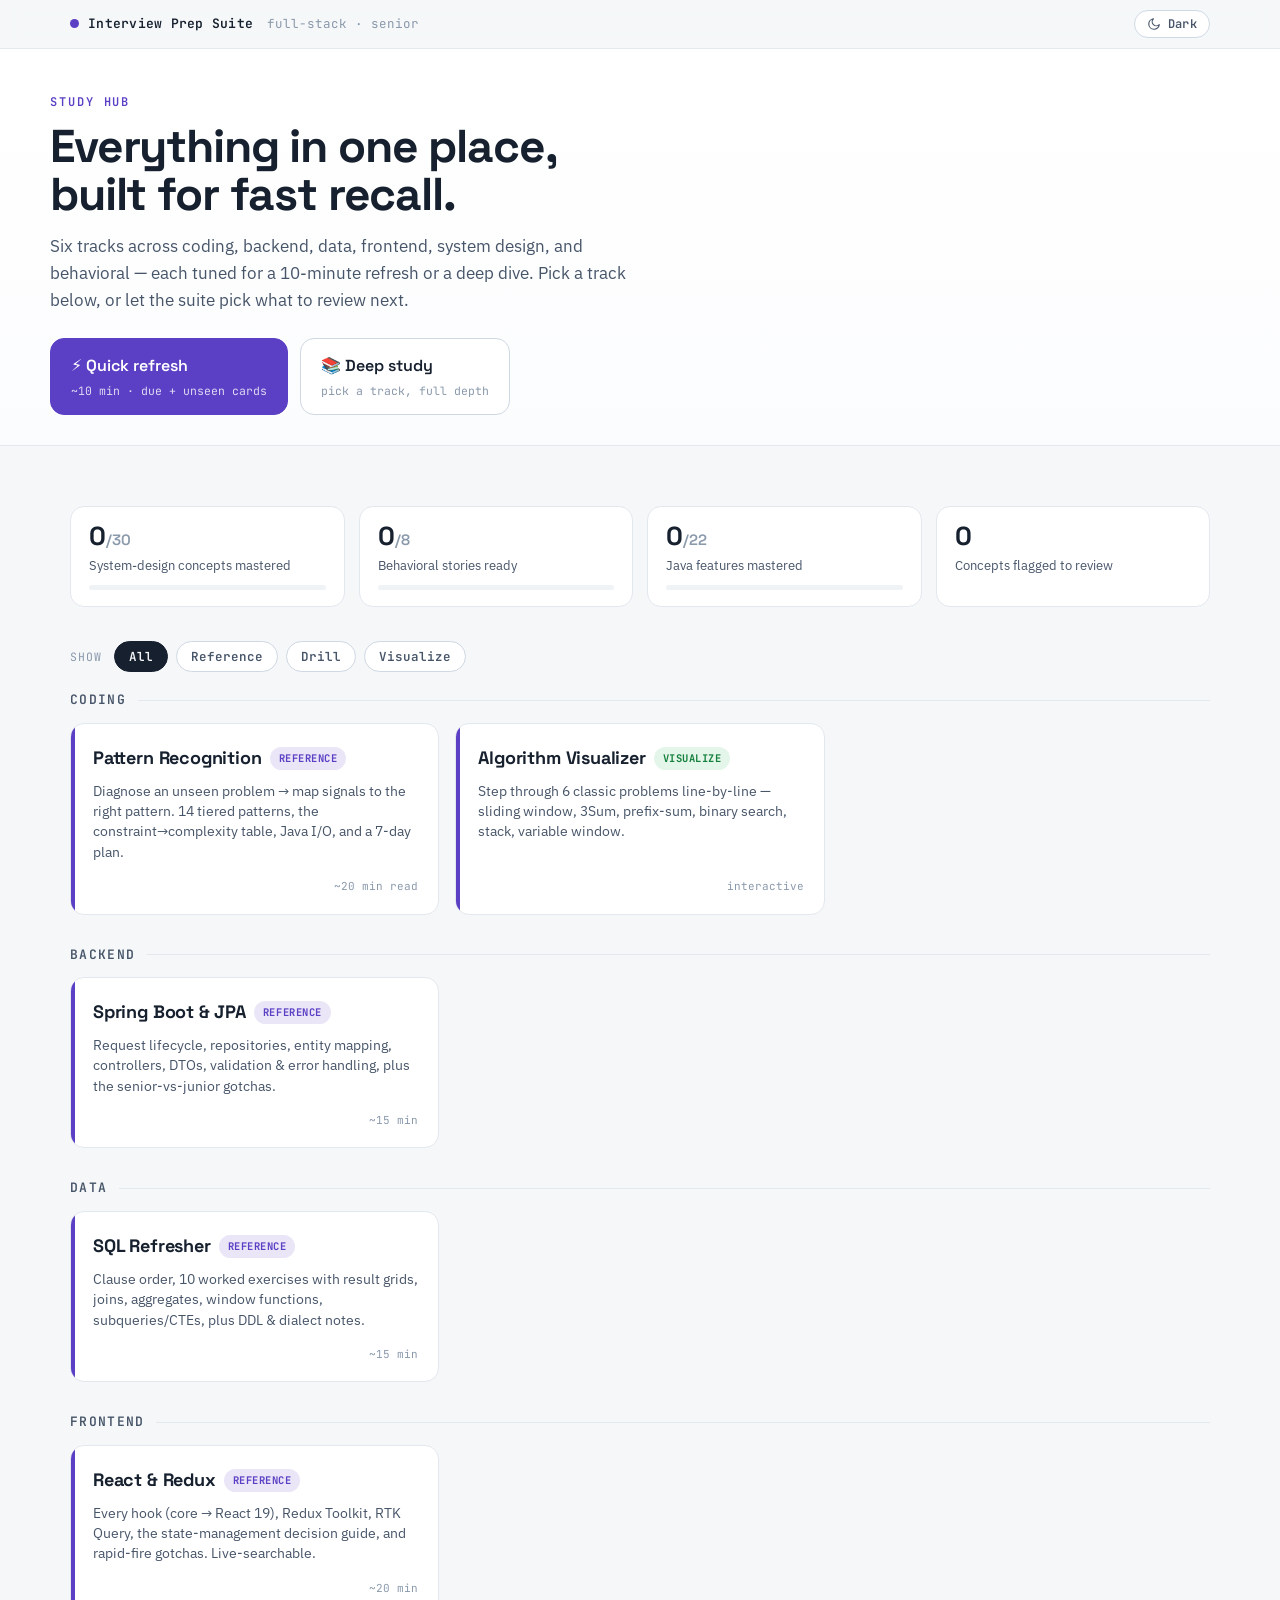
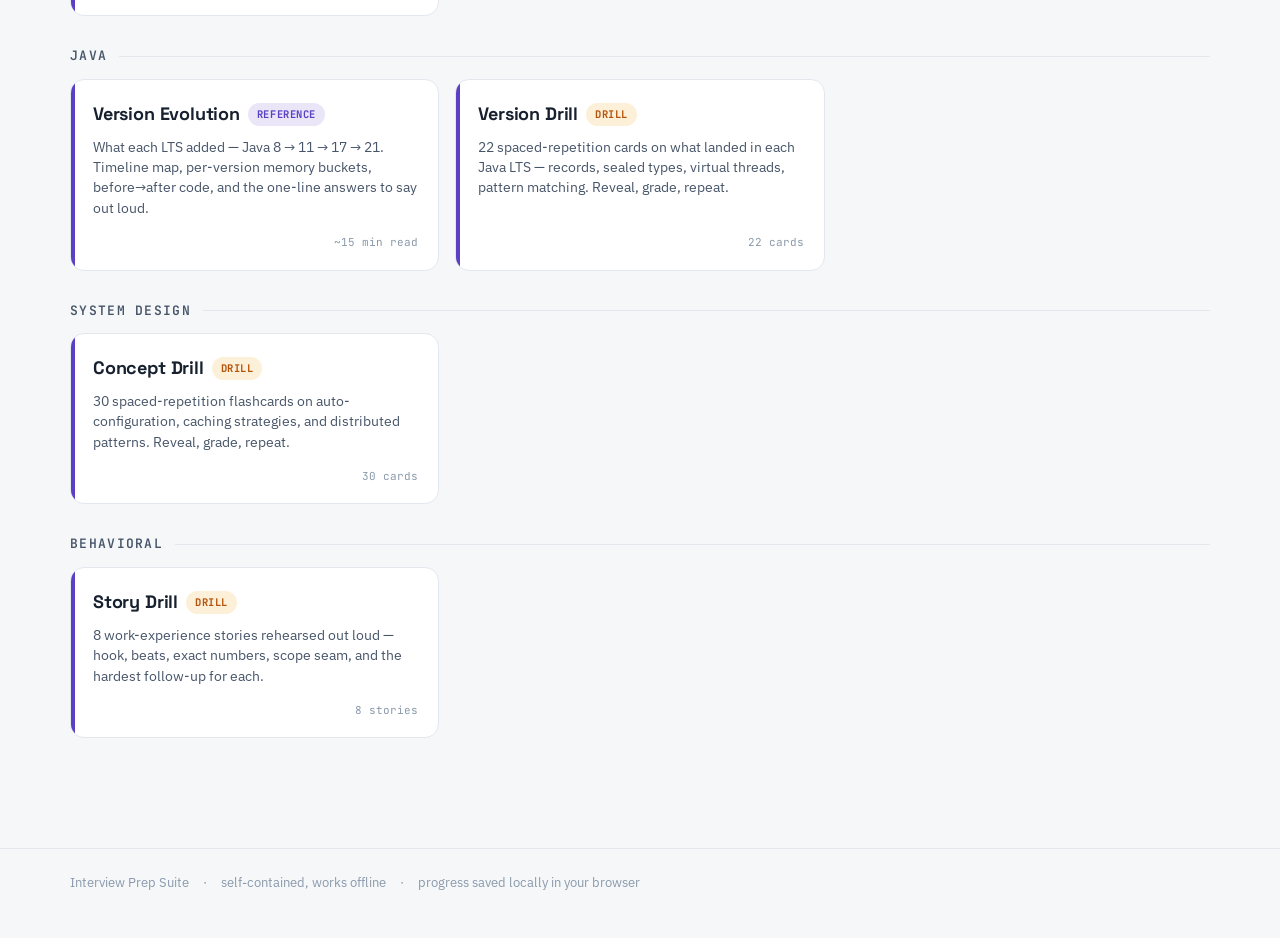
==== commit 9bcb10f7: "feat: add Java versions study track (reference page + flashcard deck) Adds a full Java LTS evolution" ====
--- a/index.html
+++ b/index.html
@@ -112,6 +112,11 @@
       <div class="l">Behavioral stories ready</div>
       <div class="bar"><i id="bh-bar"></i></div>
     </div>
+    <div class="stat" data-track="java">
+      <div class="v"><span id="jv-good">0</span><small>/22</small></div>
+      <div class="l">Java features mastered</div>
+      <div class="bar"><i id="jv-bar"></i></div>
+    </div>
     <div class="stat" data-track="hub">
       <div class="v"><span id="sd-again">0</span></div>
       <div class="l">Concepts flagged to review</div>
@@ -179,6 +184,22 @@
     </div>
 
     <div class="track-group" data-group>
+      <div class="track-group-h"><h2>Java</h2><span class="ln"></span></div>
+      <div class="track-cards">
+        <a class="track-card" data-track="java" data-mode="reference" href="java.html">
+          <div class="tc-top"><span class="tc-title">Version Evolution</span><span class="badge ref">Reference</span></div>
+          <p class="tc-blurb">What each LTS added — Java 8 → 11 → 17 → 21. Timeline map, per-version memory buckets, before→after code, and the one-line answers to say out loud.</p>
+          <div class="tc-meta"><span class="tc-time">~15 min read</span></div>
+        </a>
+        <a class="track-card" data-track="java" data-mode="drill" href="drills.html?deck=java">
+          <div class="tc-top"><span class="tc-title">Version Drill</span><span class="badge drill">Drill</span></div>
+          <p class="tc-blurb">22 spaced-repetition cards on what landed in each Java LTS — records, sealed types, virtual threads, pattern matching. Reveal, grade, repeat.</p>
+          <div class="tc-meta"><span class="tc-prog" id="prog-jv"></span><span class="tc-time">22 cards</span></div>
+        </a>
+      </div>
+    </div>
+
+    <div class="track-group" data-group>
       <div class="track-group-h"><h2>System Design</h2><span class="ln"></span></div>
       <div class="track-cards">
         <a class="track-card" data-track="drills" data-mode="drill" href="drills.html?deck=sysdesign">
@@ -215,21 +236,26 @@
 <script>
 (function(){
   var P = PrepUI.Progress;
-  var SD_TOTAL = 30, BH_TOTAL = 8;
-  var sd = P.deckStats('sysdesign', SD_TOTAL), bh = P.deckStats('behavioral', BH_TOTAL);
+  var SD_TOTAL = 30, BH_TOTAL = 8, JV_TOTAL = 22;
+  var sd = P.deckStats('sysdesign', SD_TOTAL), bh = P.deckStats('behavioral', BH_TOTAL),
+      jv = P.deckStats('java', JV_TOTAL);
 
   document.getElementById('sd-good').textContent = sd.good;
   document.getElementById('sd-again').textContent = sd.again;
   document.getElementById('bh-done').textContent = bh.done;
+  document.getElementById('jv-good').textContent = jv.good;
   setTimeout(function(){
     document.getElementById('sd-bar').style.width = Math.round(sd.good/SD_TOTAL*100)+'%';
     document.getElementById('bh-bar').style.width = Math.round(bh.done/BH_TOTAL*100)+'%';
+    document.getElementById('jv-bar').style.width = Math.round(jv.good/JV_TOTAL*100)+'%';
   }, 60);
 
   var psd = document.getElementById('prog-sd');
   if (sd.good) psd.textContent = sd.good+'/'+SD_TOTAL+' mastered';
   var pbh = document.getElementById('prog-bh');
   if (bh.done) pbh.textContent = bh.done+'/'+BH_TOTAL+' ready';
+  var pjv = document.getElementById('prog-jv');
+  if (jv.good) pjv.textContent = jv.good+'/'+JV_TOTAL+' mastered';
 
   var last = P.get().lastVisited;
   if (last && last.indexOf('index') !== 0) {
--- a/assets/app.css
+++ b/assets/app.css
@@ -85,6 +85,7 @@
 [data-track="data"]    { --accent-l:#0c8a99; --accent-d:#4fd3e0; }
 [data-track="frontend"]{ --accent-l:#0a7d9c; --accent-d:#3cc9e8; }
 [data-track="drills"]  { --accent-l:#185fa5; --accent-d:#7fb0ff; }
+[data-track="java"]    { --accent-l:#c74634; --accent-d:#e8826b; }
 [data-track="hub"]     { --accent-l:#5b3fc4; --accent-d:#a78bff; }
 
 /* =========================================================================
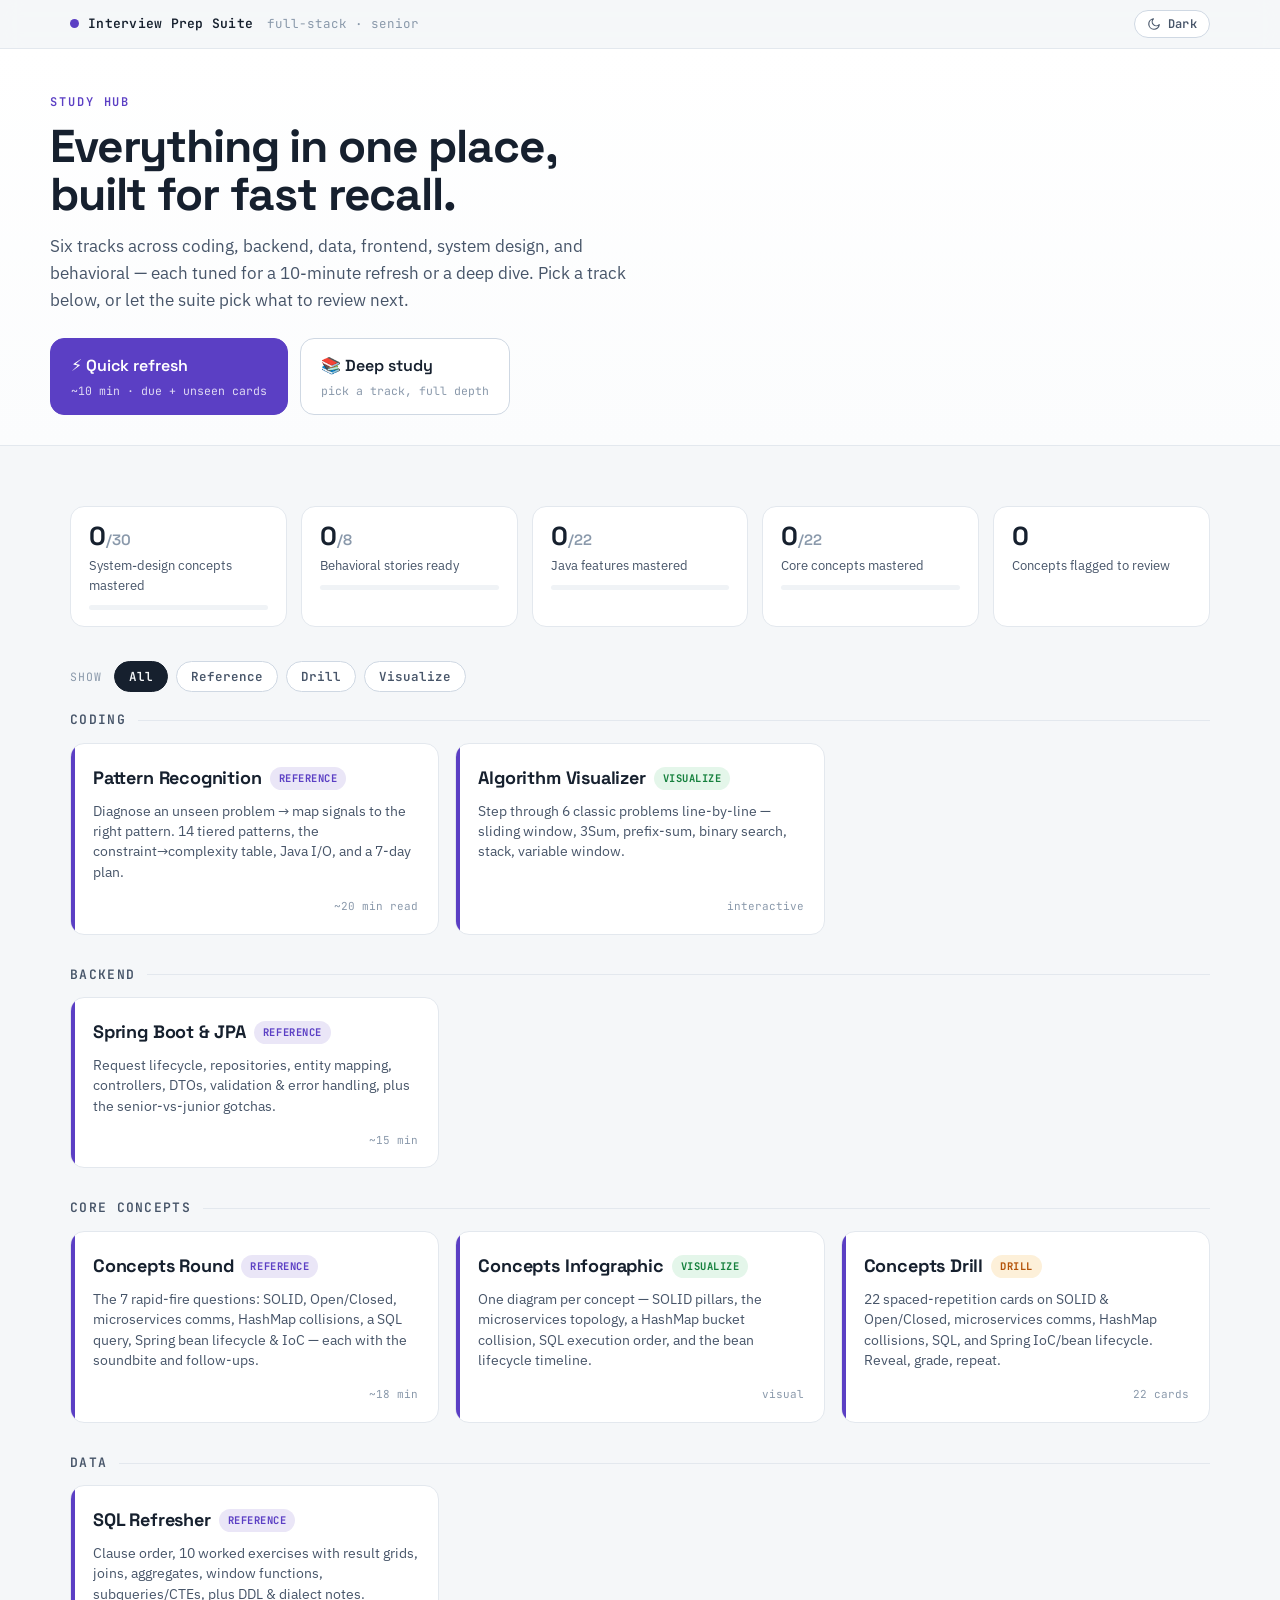
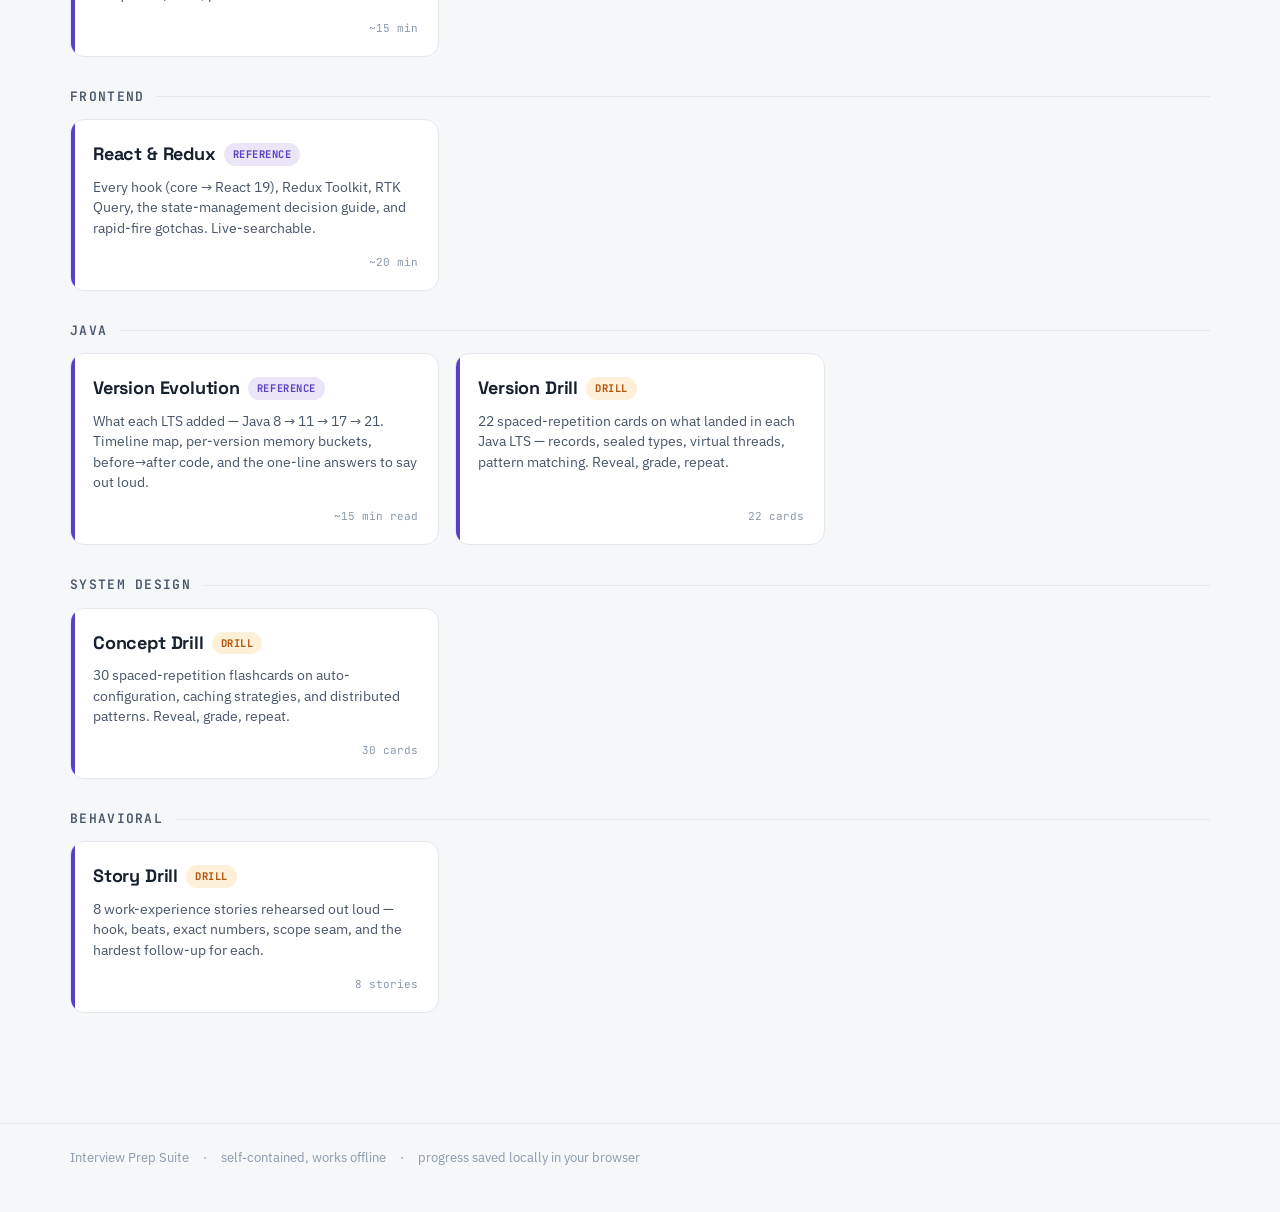
==== commit 1f3bc483: "feat: add Core Concepts study track (reference + infographic + drill deck) New 'concepts' track cove" ====
--- a/index.html
+++ b/index.html
@@ -117,6 +117,11 @@
       <div class="l">Java features mastered</div>
       <div class="bar"><i id="jv-bar"></i></div>
     </div>
+    <div class="stat" data-track="concepts">
+      <div class="v"><span id="cc-good">0</span><small>/22</small></div>
+      <div class="l">Core concepts mastered</div>
+      <div class="bar"><i id="cc-bar"></i></div>
+    </div>
     <div class="stat" data-track="hub">
       <div class="v"><span id="sd-again">0</span></div>
       <div class="l">Concepts flagged to review</div>
@@ -162,6 +167,27 @@
     </div>
 
     <div class="track-group" data-group>
+      <div class="track-group-h"><h2>Core Concepts</h2><span class="ln"></span></div>
+      <div class="track-cards">
+        <a class="track-card" data-track="concepts" data-mode="reference" href="concepts.html">
+          <div class="tc-top"><span class="tc-title">Concepts Round</span><span class="badge ref">Reference</span></div>
+          <p class="tc-blurb">The 7 rapid-fire questions: SOLID, Open/Closed, microservices comms, HashMap collisions, a SQL query, Spring bean lifecycle &amp; IoC — each with the soundbite and follow-ups.</p>
+          <div class="tc-meta"><span class="tc-time">~18 min</span></div>
+        </a>
+        <a class="track-card" data-track="concepts" data-mode="visualize" href="concepts-visual.html">
+          <div class="tc-top"><span class="tc-title">Concepts Infographic</span><span class="badge visualize">Visualize</span></div>
+          <p class="tc-blurb">One diagram per concept — SOLID pillars, the microservices topology, a HashMap bucket collision, SQL execution order, and the bean lifecycle timeline.</p>
+          <div class="tc-meta"><span class="tc-time">visual</span></div>
+        </a>
+        <a class="track-card" data-track="concepts" data-mode="drill" href="drills.html?deck=concepts">
+          <div class="tc-top"><span class="tc-title">Concepts Drill</span><span class="badge drill">Drill</span></div>
+          <p class="tc-blurb">22 spaced-repetition cards on SOLID &amp; Open/Closed, microservices comms, HashMap collisions, SQL, and Spring IoC/bean lifecycle. Reveal, grade, repeat.</p>
+          <div class="tc-meta"><span class="tc-prog" id="prog-cc"></span><span class="tc-time">22 cards</span></div>
+        </a>
+      </div>
+    </div>
+
+    <div class="track-group" data-group>
       <div class="track-group-h"><h2>Data</h2><span class="ln"></span></div>
       <div class="track-cards">
         <a class="track-card" data-track="data" data-mode="reference" href="backend.html#sql">
@@ -236,18 +262,20 @@
 <script>
 (function(){
   var P = PrepUI.Progress;
-  var SD_TOTAL = 30, BH_TOTAL = 8, JV_TOTAL = 22;
+  var SD_TOTAL = 30, BH_TOTAL = 8, JV_TOTAL = 22, CC_TOTAL = 22;
   var sd = P.deckStats('sysdesign', SD_TOTAL), bh = P.deckStats('behavioral', BH_TOTAL),
-      jv = P.deckStats('java', JV_TOTAL);
+      jv = P.deckStats('java', JV_TOTAL), cc = P.deckStats('concepts', CC_TOTAL);
 
   document.getElementById('sd-good').textContent = sd.good;
   document.getElementById('sd-again').textContent = sd.again;
   document.getElementById('bh-done').textContent = bh.done;
   document.getElementById('jv-good').textContent = jv.good;
+  document.getElementById('cc-good').textContent = cc.good;
   setTimeout(function(){
     document.getElementById('sd-bar').style.width = Math.round(sd.good/SD_TOTAL*100)+'%';
     document.getElementById('bh-bar').style.width = Math.round(bh.done/BH_TOTAL*100)+'%';
     document.getElementById('jv-bar').style.width = Math.round(jv.good/JV_TOTAL*100)+'%';
+    document.getElementById('cc-bar').style.width = Math.round(cc.good/CC_TOTAL*100)+'%';
   }, 60);
 
   var psd = document.getElementById('prog-sd');
@@ -256,6 +284,8 @@
   if (bh.done) pbh.textContent = bh.done+'/'+BH_TOTAL+' ready';
   var pjv = document.getElementById('prog-jv');
   if (jv.good) pjv.textContent = jv.good+'/'+JV_TOTAL+' mastered';
+  var pcc = document.getElementById('prog-cc');
+  if (cc.good) pcc.textContent = cc.good+'/'+CC_TOTAL+' mastered';
 
   var last = P.get().lastVisited;
   if (last && last.indexOf('index') !== 0) {
--- a/assets/app.css
+++ b/assets/app.css
@@ -86,6 +86,7 @@
 [data-track="frontend"]{ --accent-l:#0a7d9c; --accent-d:#3cc9e8; }
 [data-track="drills"]  { --accent-l:#185fa5; --accent-d:#7fb0ff; }
 [data-track="java"]    { --accent-l:#c74634; --accent-d:#e8826b; }
+[data-track="concepts"]{ --accent-l:#0d8f72; --accent-d:#3fd6ab; }
 [data-track="hub"]     { --accent-l:#5b3fc4; --accent-d:#a78bff; }
 
 /* =========================================================================
